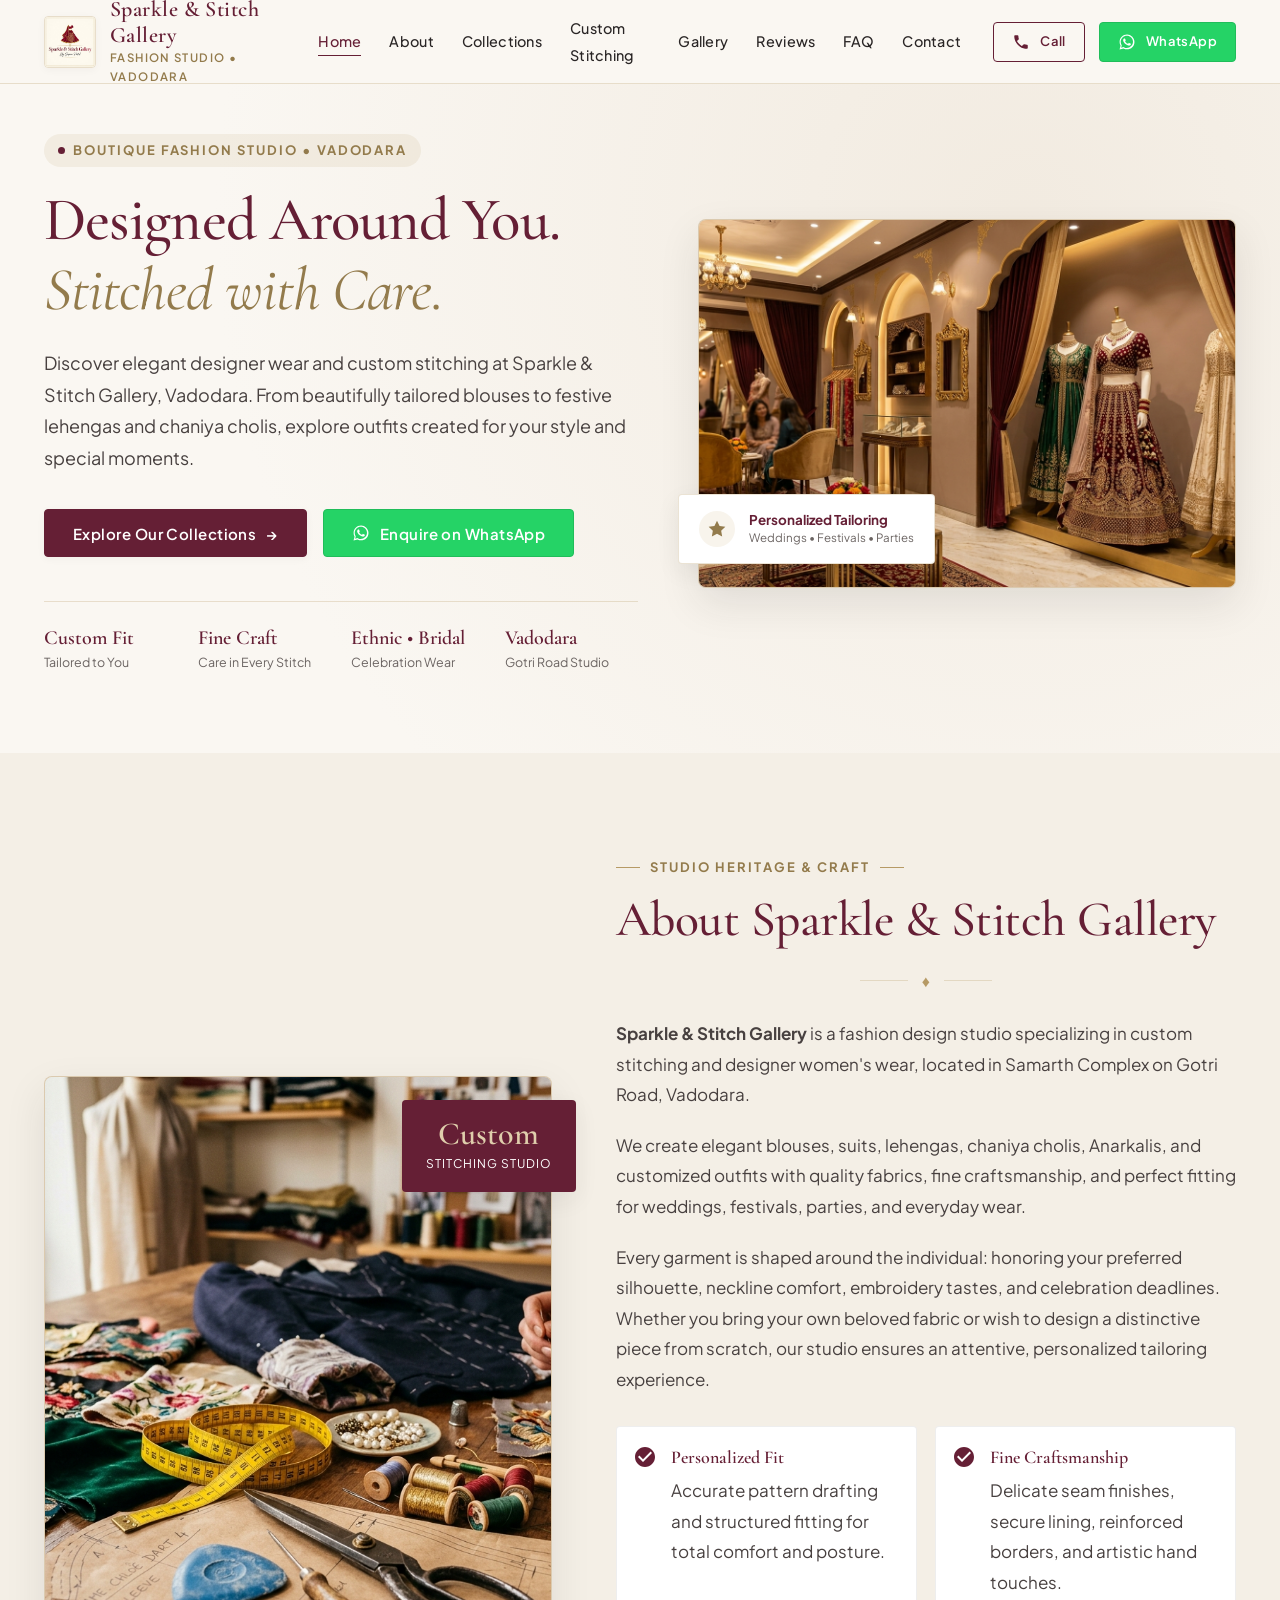
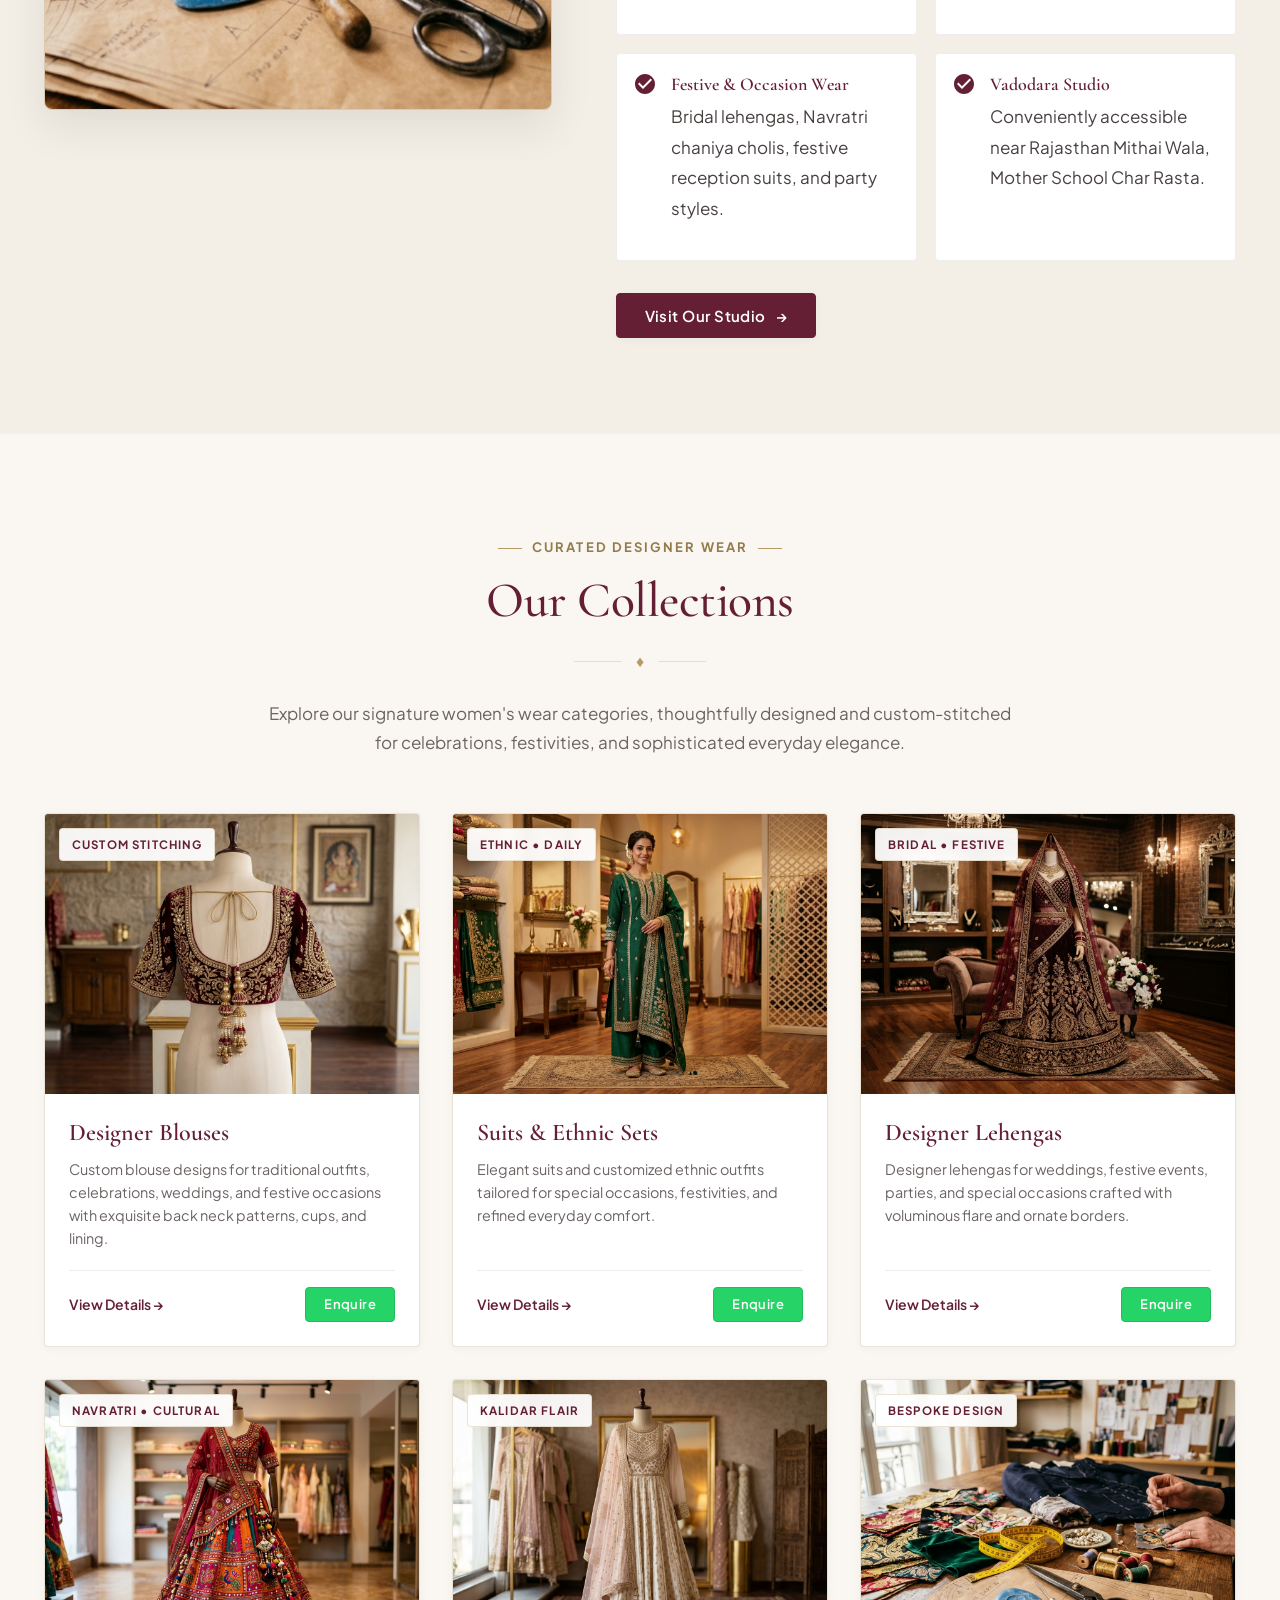
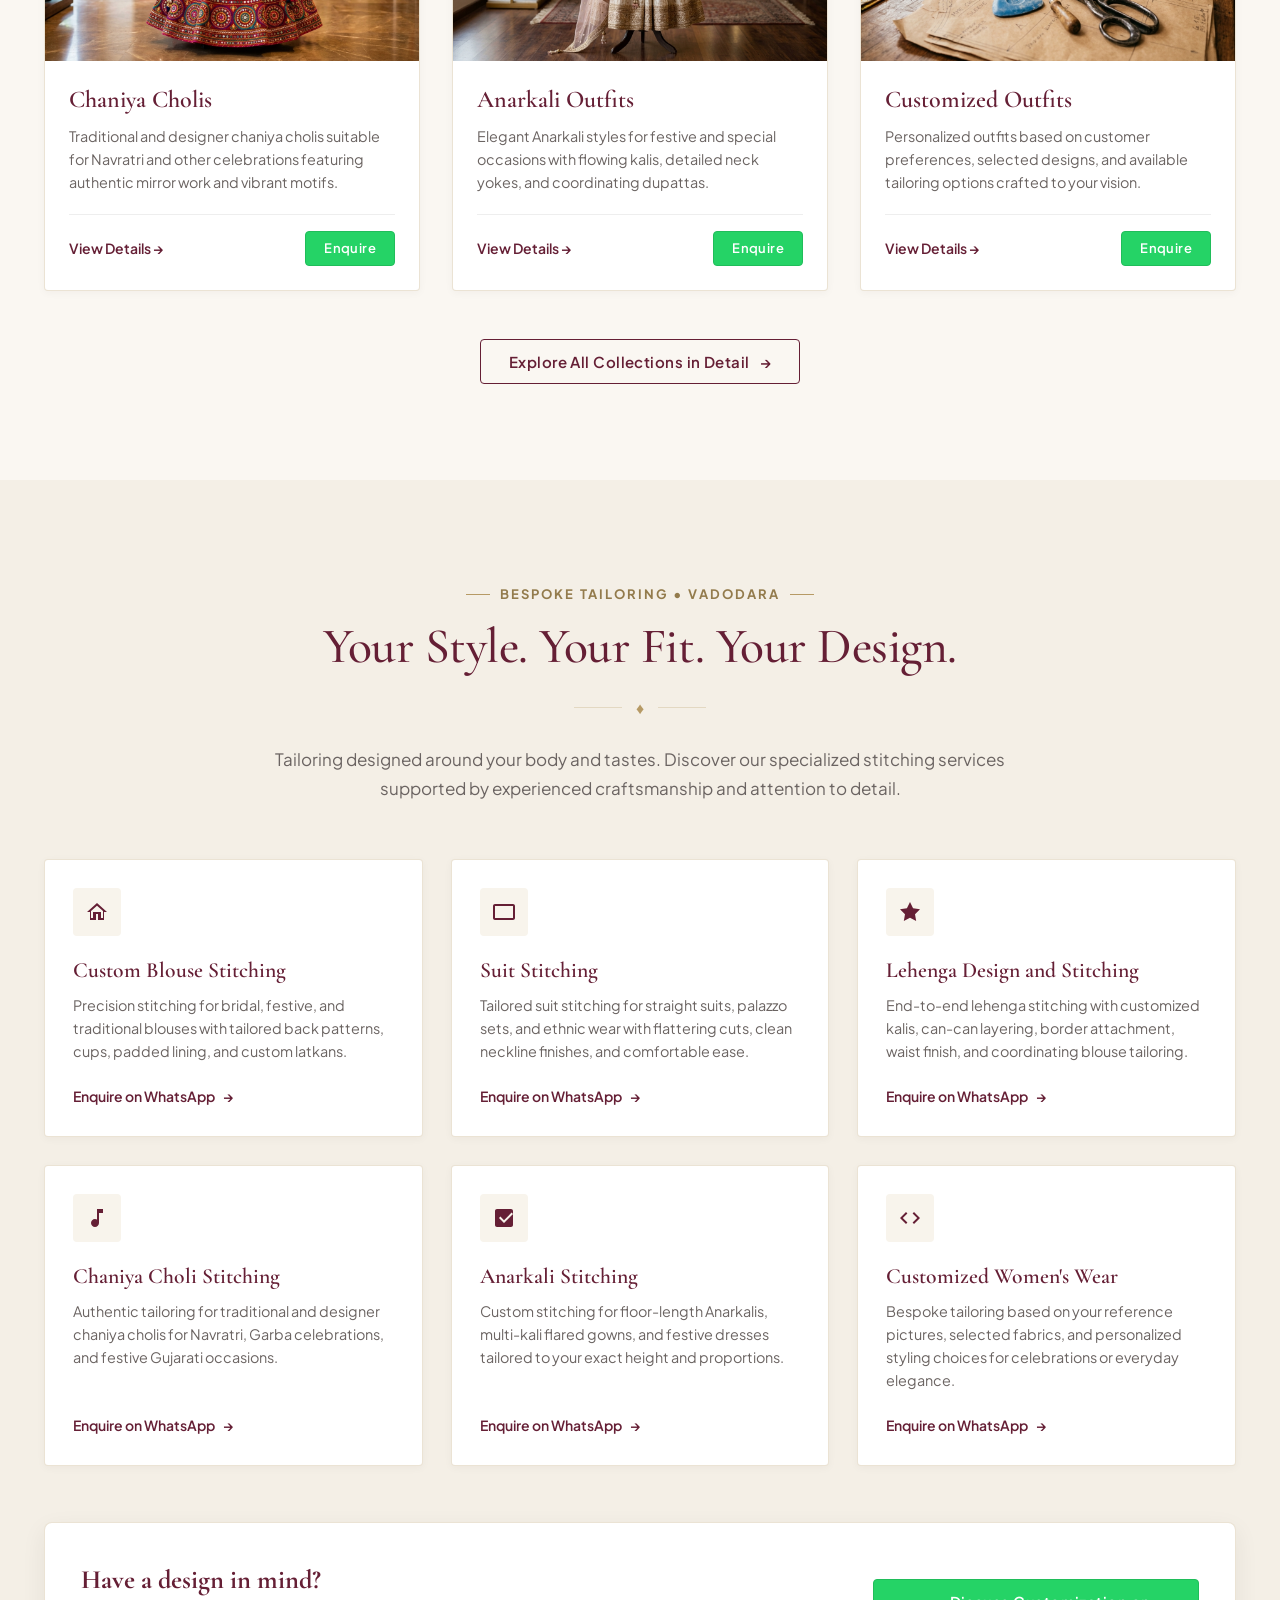
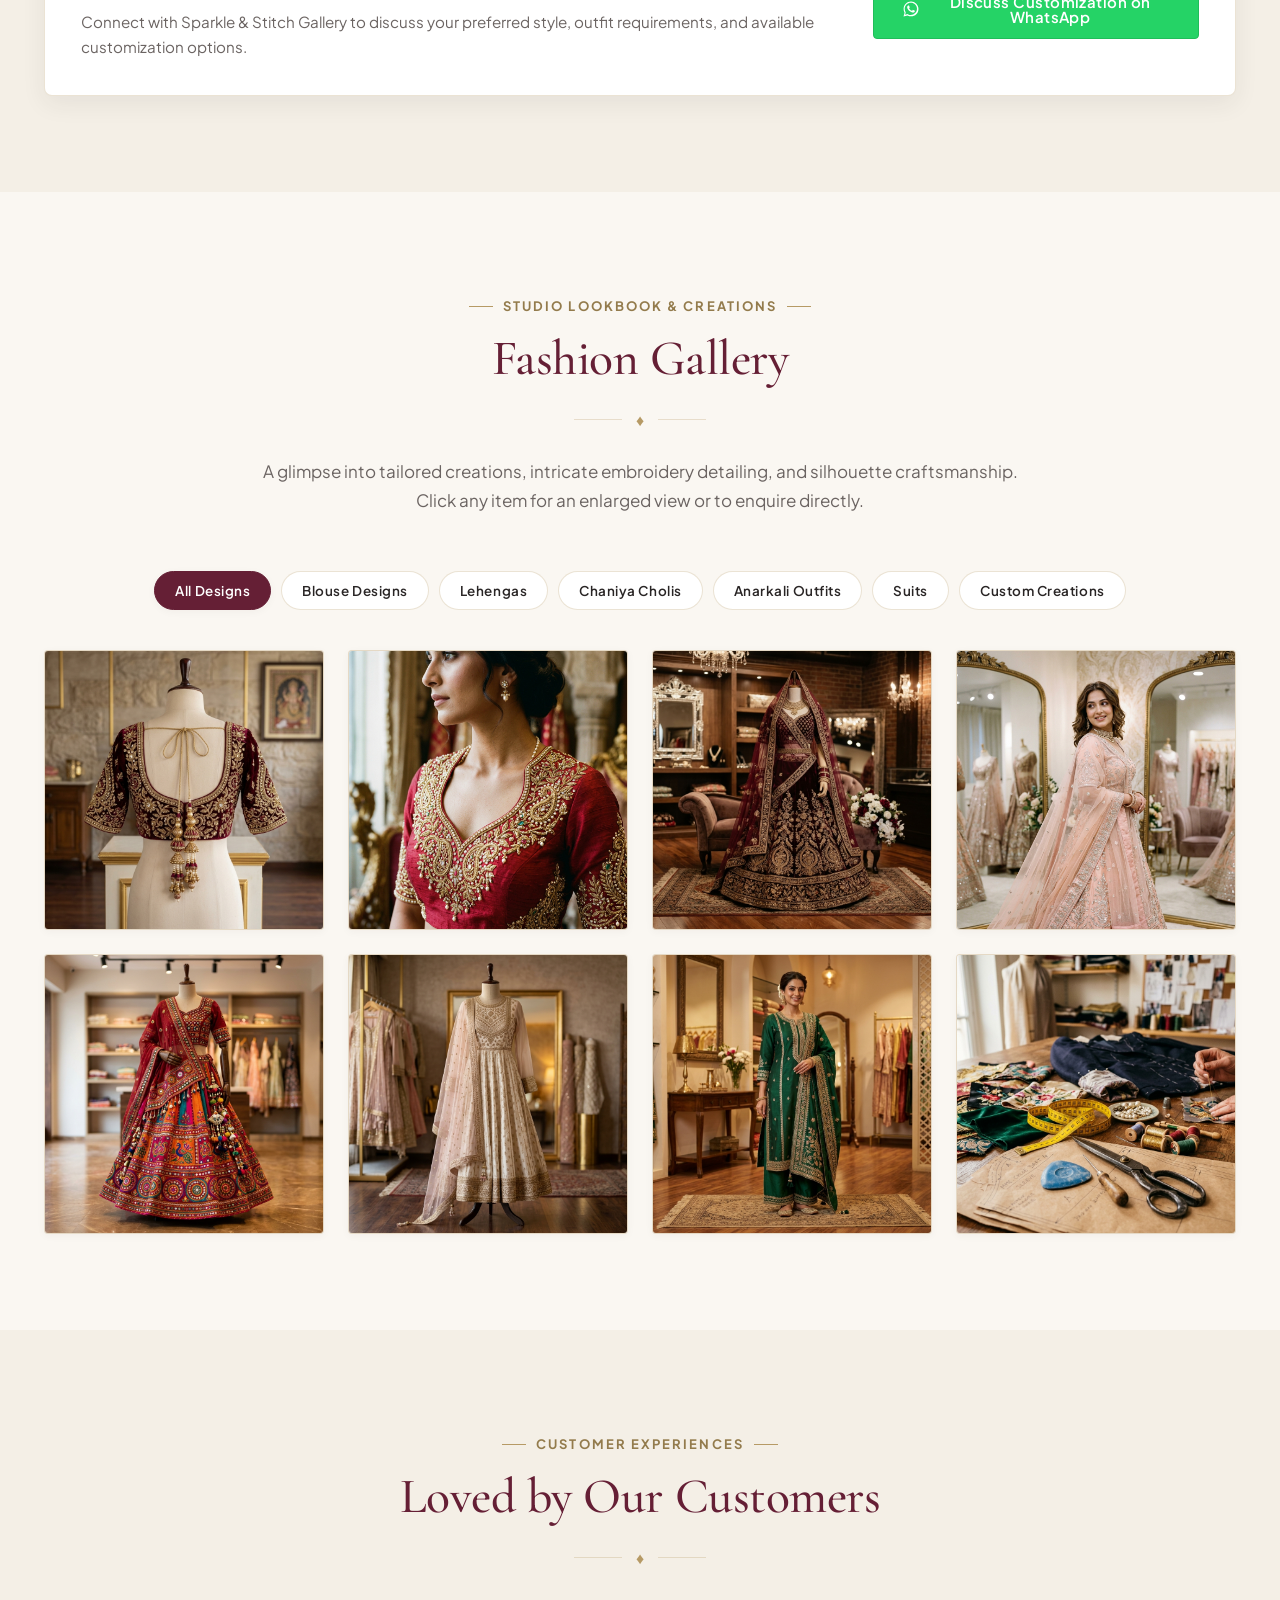
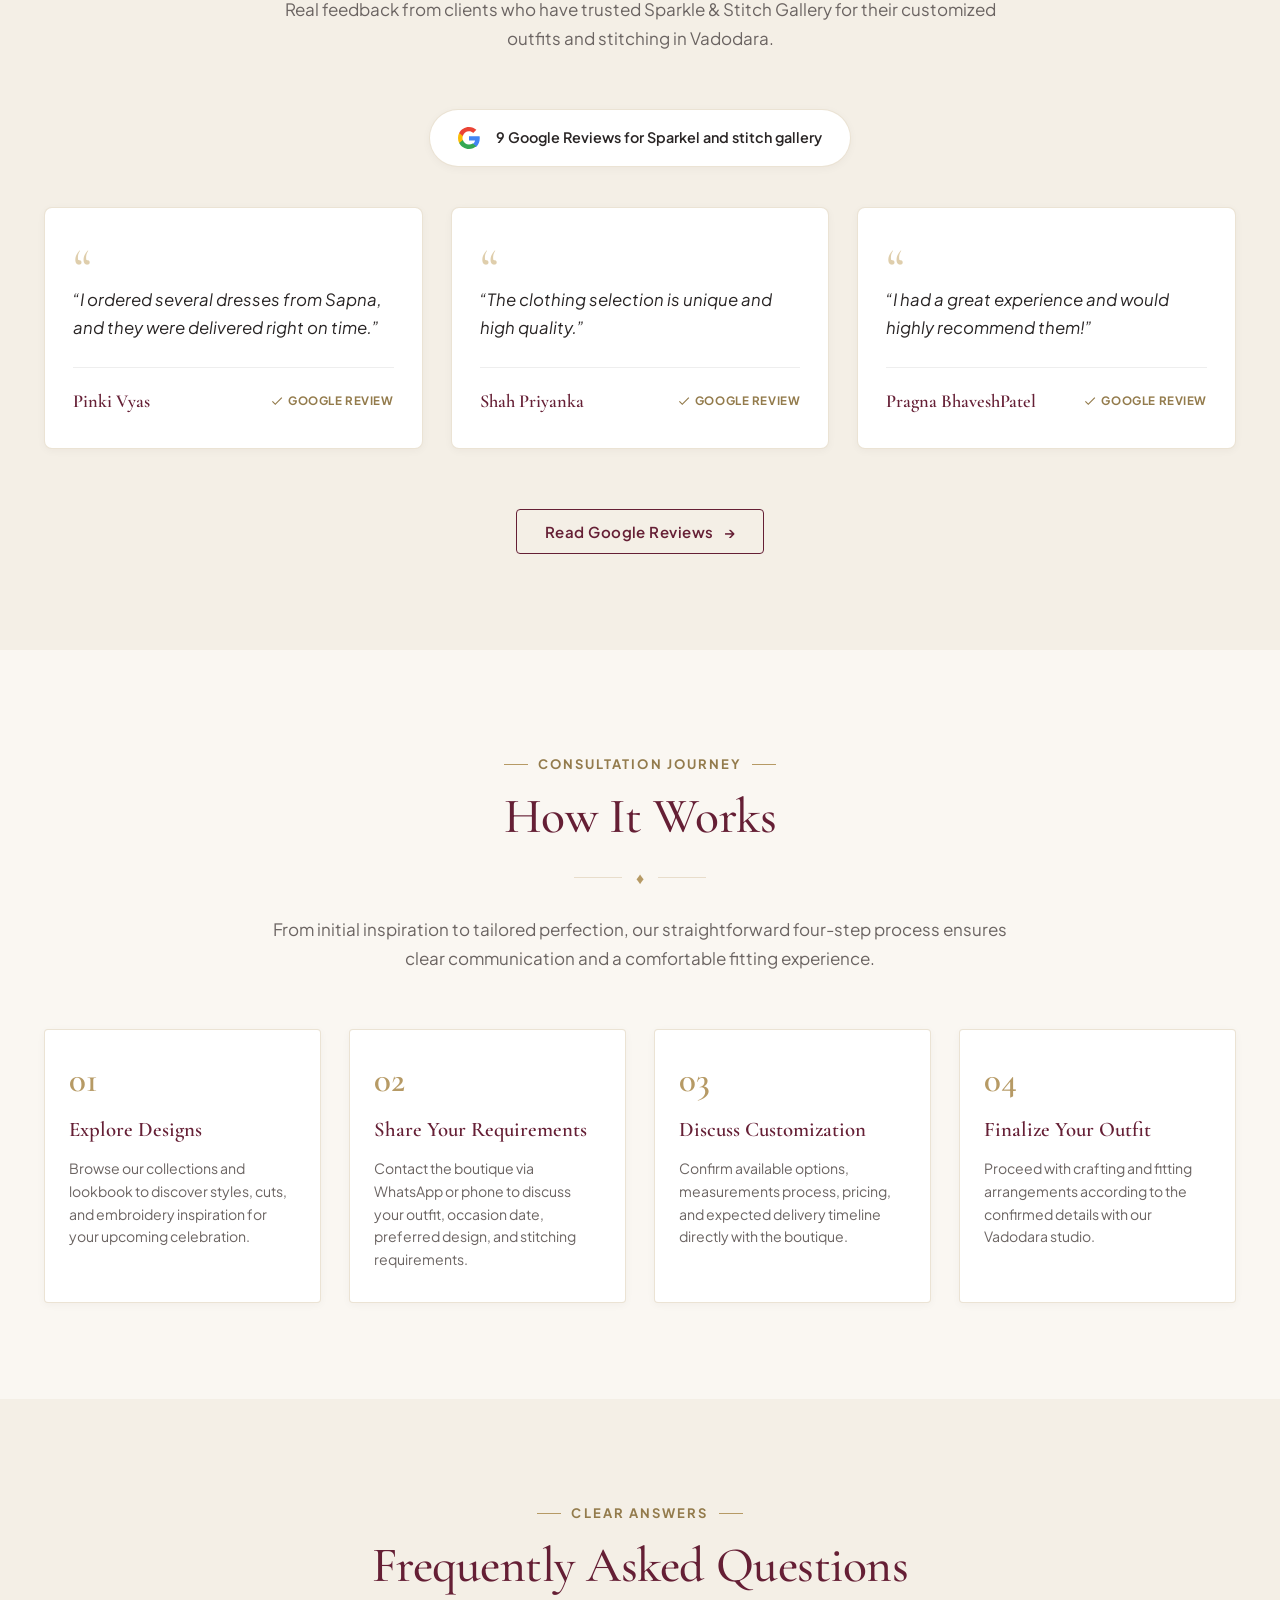
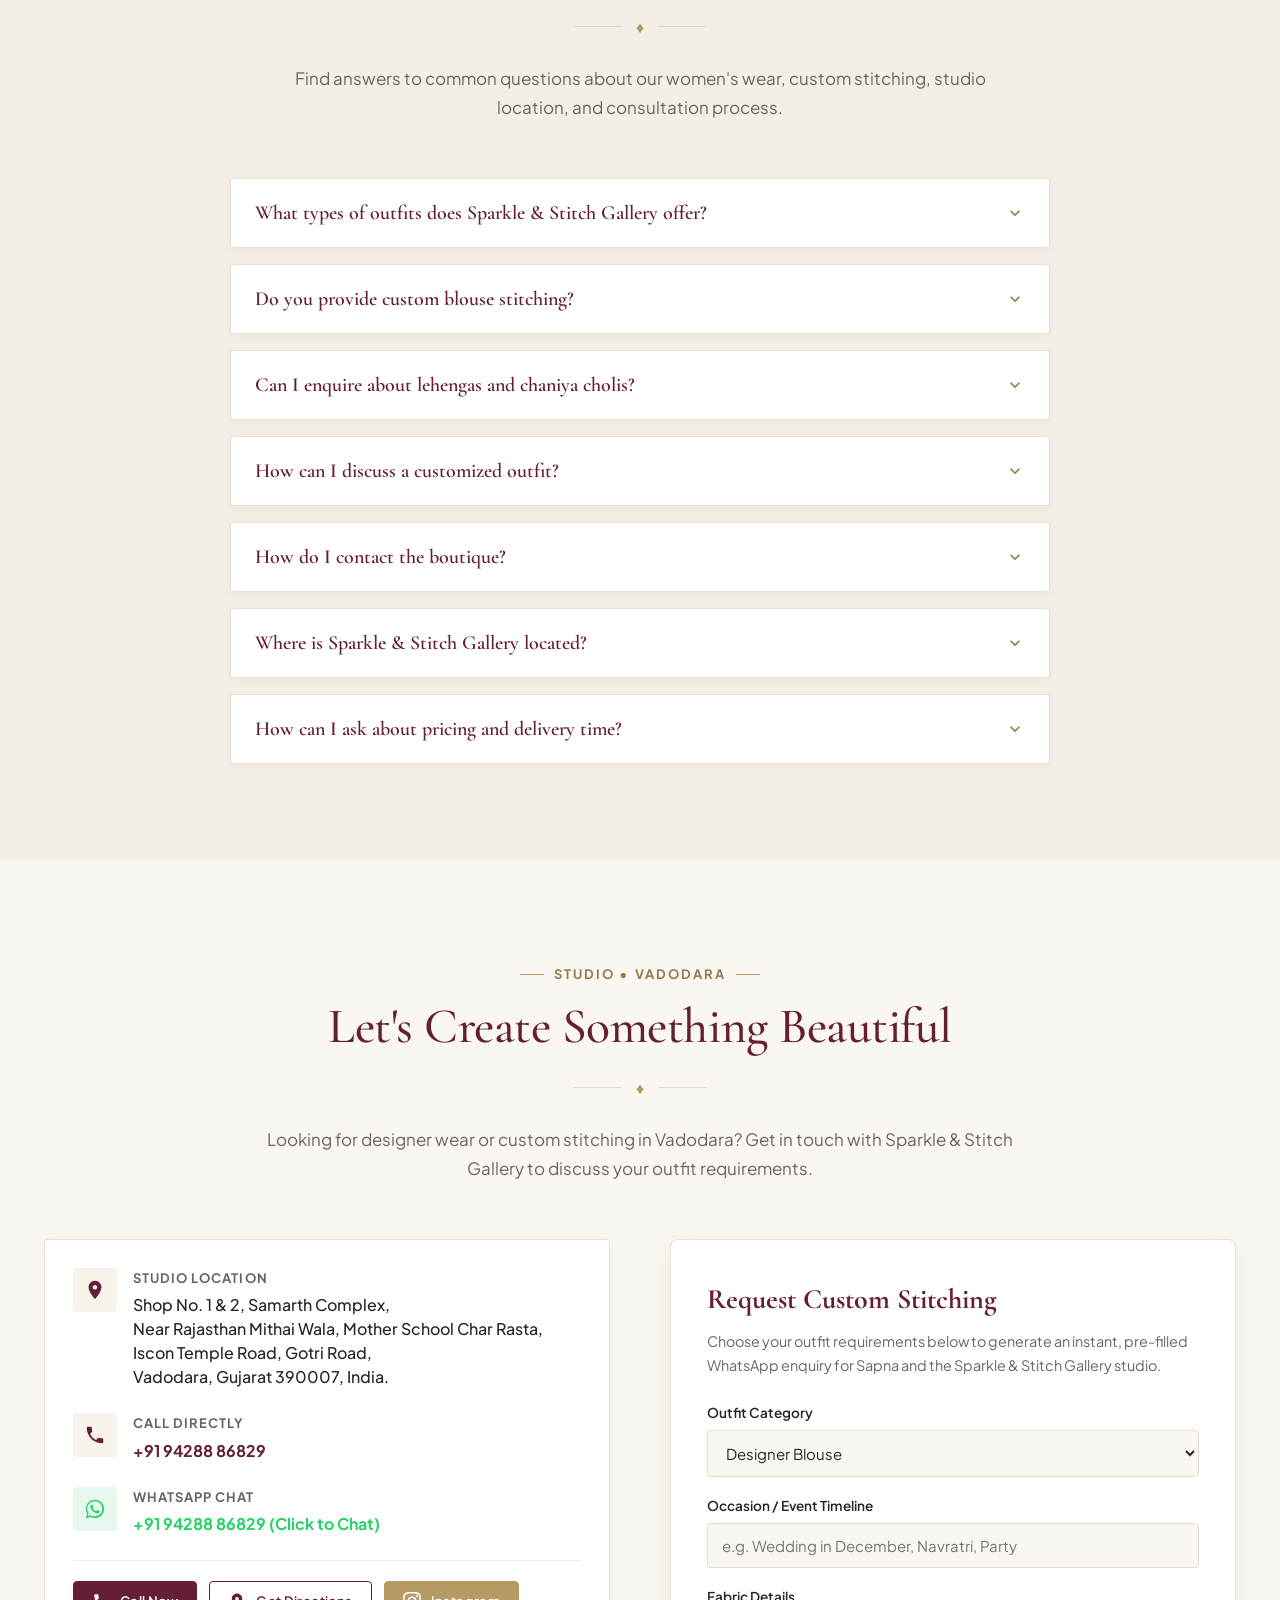
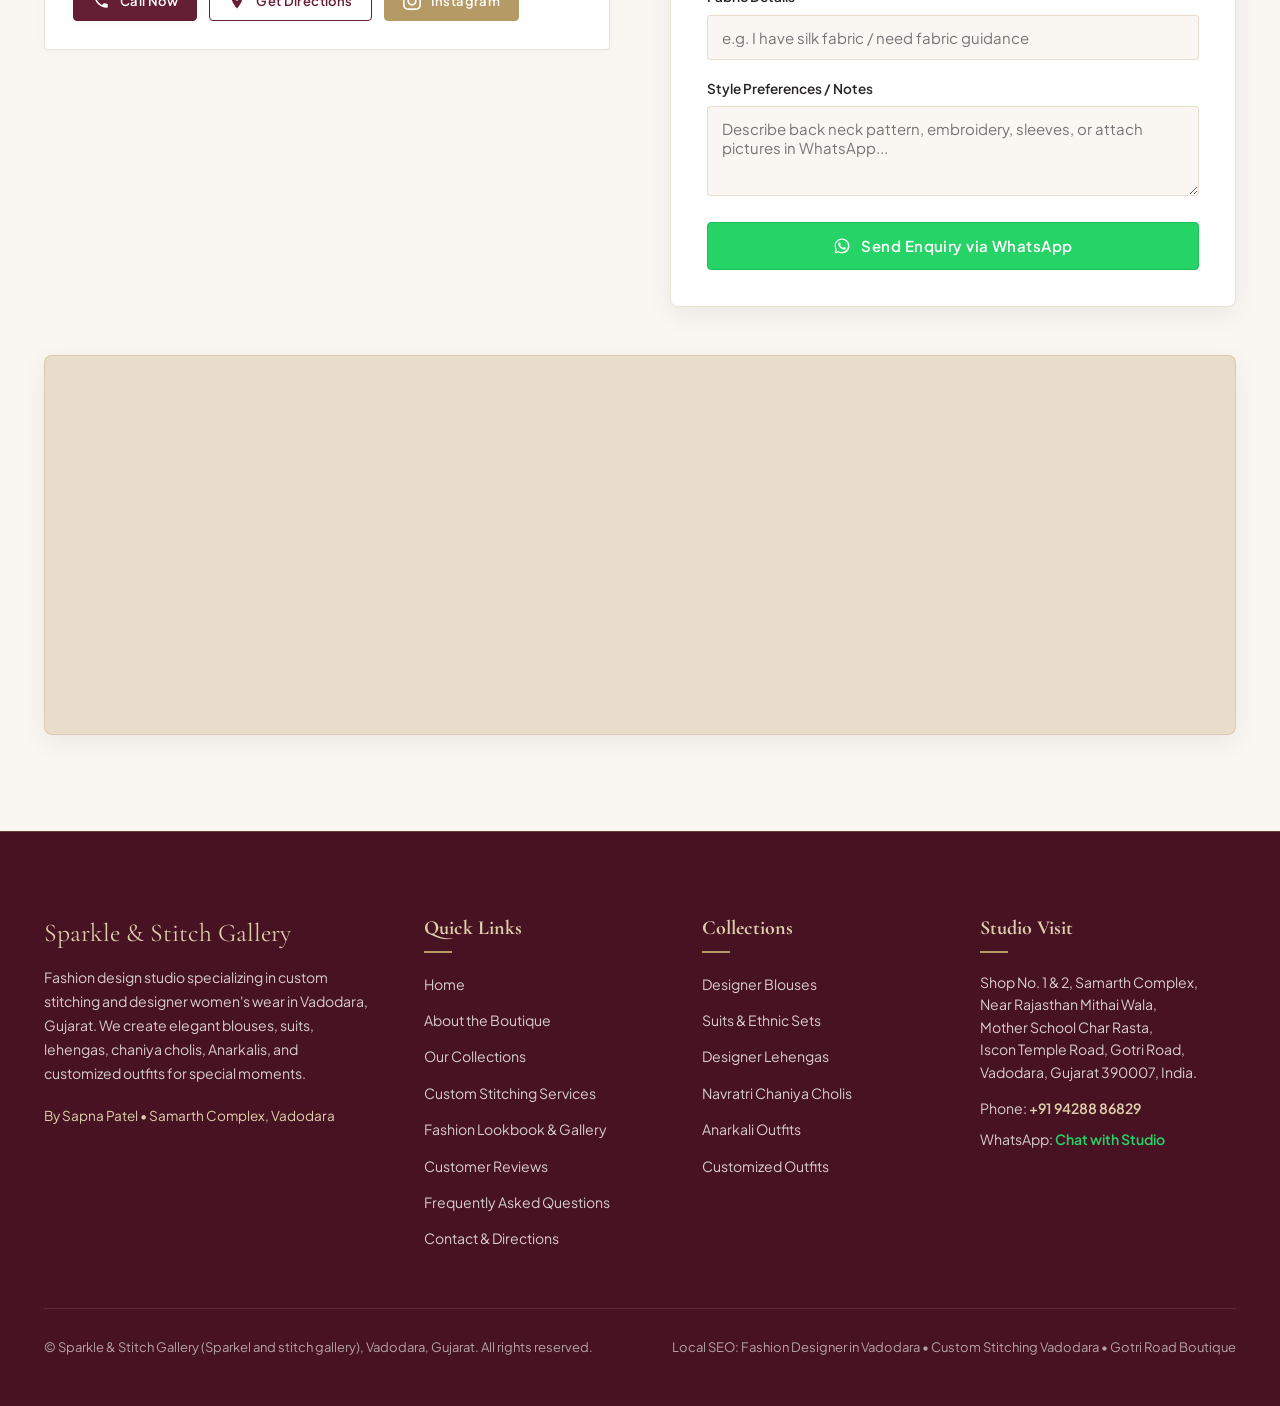
==== index.html @ fcd7afc2 "Add files via upload" ====
<!DOCTYPE html>
<html lang="en">
<head>
  <meta charset="UTF-8" />
  <meta name="viewport" content="width=device-width, initial-scale=1.0" />
  
  <!-- Primary SEO Meta Tags -->
  <title>Sparkle &amp; Stitch Gallery | Fashion Designer &amp; Custom Stitching in Vadodara</title>
  <meta name="title" content="Sparkle &amp; Stitch Gallery | Fashion Designer &amp; Custom Stitching in Vadodara" />
  <meta name="description" content="Sparkle &amp; Stitch Gallery is a premier fashion design studio in Vadodara, Gujarat specializing in custom blouse stitching, designer lehengas, chaniya cholis, suits, and bespoke women's ethnic wear." />
  <meta name="keywords" content="Fashion designer in Vadodara, Boutique in Vadodara, Custom stitching in Vadodara, Designer blouse stitching in Vadodara, Lehenga designer in Vadodara, Chaniya choli stitching Vadodara, Women's ethnic wear in Vadodara, Gotri Road boutique, Samarth Complex Vadodara" />
  <meta name="author" content="Sparkle &amp; Stitch Gallery" />
  <meta name="robots" content="index, follow" />
  <meta name="theme-color" content="#651F35" />

  <!-- Open Graph / Facebook -->
  <meta property="og:type" content="business.business" />
  <meta property="og:title" content="Sparkle &amp; Stitch Gallery — Fashion Designer &amp; Custom Stitching" />
  <meta property="og:description" content="Elegantly tailored blouses, suits, lehengas, chaniya cholis, and custom women's wear crafted with fine craftsmanship in Vadodara, Gujarat." />
  <meta property="og:image" content="assets/images/sparkle_and_stitch_logo.jpg" />
  <meta property="og:locale" content="en_IN" />

  <!-- Twitter Card -->
  <meta name="twitter:card" content="summary_large_image" />
  <meta name="twitter:title" content="Sparkle &amp; Stitch Gallery — Vadodara Fashion Studio" />
  <meta name="twitter:description" content="Designer women's wear and bespoke custom stitching studio located in Gotri Road, Vadodara." />
  <meta name="twitter:image" content="assets/images/sparkle_and_stitch_logo.jpg" />

  <!-- Favicon -->
  <link rel="icon" type="image/jpeg" href="assets/images/sparkle_and_stitch_logo.jpg" />

  <!-- Google Fonts: Cormorant Garamond & Plus Jakarta Sans -->
  <link rel="preconnect" href="https://fonts.googleapis.com" />
  <link rel="preconnect" href="https://fonts.gstatic.com" crossorigin />
  <link href="https://fonts.googleapis.com/css2?family=Cormorant+Garamond:ital,wght@0,400;0,500;0,600;0,700;1,400;1,600&family=Plus+Jakarta+Sans:wght@300;400;500;600;700&display=swap" rel="stylesheet" />

  <!-- Boutique Stylesheet -->
  <link rel="stylesheet" href="assets/css/style.css" />

  <!-- LocalBusiness Schema.org JSON-LD -->
  <script type="application/ld+json">
  {
    "@context": "https://schema.org",
    "@type": ["ClothingStore", "LocalBusiness"],
    "name": "Sparkle & Stitch Gallery",
    "alternateName": "Sparkel and stitch gallery",
    "description": "Sparkle & Stitch Gallery is a fashion design studio specializing in custom stitching and designer women's wear. We create elegant blouses, suits, lehengas, chaniya cholis, Anarkalis, and customized outfits with quality fabrics, fine craftsmanship, and perfect fitting for weddings, festivals, parties, and everyday wear.",
    "telephone": "+919428886829",
    "image": "assets/images/sparkle_and_stitch_logo.jpg",
    "address": {
      "@type": "PostalAddress",
      "streetAddress": "Shop No. 1 & 2, Samarth Complex, Near Rajasthan Mithai Wala, Mother School Char Rasta, Iscon Temple Road, Gotri Road",
      "addressLocality": "Vadodara",
      "addressRegion": "Gujarat",
      "postalCode": "390007",
      "addressCountry": "IN"
    },
    "sameAs": [
      "https://www.instagram.com/sparkle_and_stitch_gallery",
      "https://www.google.com/search?q=Sparkel+and+stitch+gallery"
    ],
    "hasOfferCatalog": {
      "@type": "OfferCatalog",
      "name": "Custom Tailoring & Designer Outfits",
      "itemListElement": [
        { "@type": "Offer", "itemOffered": { "@type": "Service", "name": "Custom Blouse Stitching" } },
        { "@type": "Offer", "itemOffered": { "@type": "Service", "name": "Suit Stitching" } },
        { "@type": "Offer", "itemOffered": { "@type": "Service", "name": "Lehenga Design and Stitching" } },
        { "@type": "Offer", "itemOffered": { "@type": "Service", "name": "Chaniya Choli Stitching" } },
        { "@type": "Offer", "itemOffered": { "@type": "Service", "name": "Anarkali Stitching" } },
        { "@type": "Offer", "itemOffered": { "@type": "Service", "name": "Customized Women's Wear" } }
      ]
    }
  }
  </script>
</head>
<body>

  <!-- Accessible Skip Link -->
  <a href="#main-content" class="skip-link">Skip to main content</a>

  <!-- ====================================================================
       SITE HEADER & NAVIGATION
       ==================================================================== -->
  <header class="site-header" role="banner">
    <div class="container nav-container">
      
      <!-- Brand Identity -->
      <a href="index.html" class="brand-link" aria-label="Sparkle &amp; Stitch Gallery Home">
        <img src="assets/images/sparkle_and_stitch_logo.jpg" alt="Sparkle &amp; Stitch Gallery Official Logo" class="brand-logo-img" width="52" height="52" />
        <div class="brand-text">
          <span class="brand-title">Sparkle &amp; Stitch Gallery</span>
          <span class="brand-subtitle">Fashion Studio &bull; Vadodara</span>
        </div>
      </a>

      <!-- Desktop Navigation Menu -->
      <nav class="desktop-nav" aria-label="Primary Navigation">
        <ul class="nav-list">
          <li><a href="#home" class="nav-item-link active">Home</a></li>
          <li><a href="#about" class="nav-item-link">About</a></li>
          <li><a href="#collections" class="nav-item-link">Collections</a></li>
          <li><a href="#services" class="nav-item-link">Custom Stitching</a></li>
          <li><a href="#gallery" class="nav-item-link">Gallery</a></li>
          <li><a href="#reviews" class="nav-item-link">Reviews</a></li>
          <li><a href="#faq" class="nav-item-link">FAQ</a></li>
          <li><a href="#contact" class="nav-item-link">Contact</a></li>
        </ul>

        <div class="nav-actions">
          <a href="tel:+919428886829" class="btn btn-secondary btn-sm" aria-label="Call Sparkle and Stitch Gallery">
            <svg class="btn-icon" viewBox="0 0 24 24" aria-hidden="true"><path d="M6.62 10.79c1.44 2.83 3.76 5.15 6.59 6.59l2.2-2.2c.28-.28.67-.36 1.02-.25 1.12.37 2.32.57 3.57.57.55 0 1 .45 1 1V20c0 .55-.45 1-1 1-9.39 0-17-7.61-17-17 0-.55.45-1 1-1h3.5c.55 0 1 .45 1 1 0 1.25.2 2.45.57 3.57.11.35.03.74-.25 1.02l-2.2 2.2z"/></svg>
            <span>Call</span>
          </a>
          <a href="https://wa.me/919428886829?text=Hello%20Sparkle%20%26%20Stitch%20Gallery%2C%20I%20would%20like%20to%20enquire%20about%20your%20designer%20wear%20and%20custom%20stitching%20services." target="_blank" rel="noopener noreferrer" class="btn btn-whatsapp btn-sm" aria-label="Enquire on WhatsApp">
            <svg class="btn-icon" viewBox="0 0 24 24" aria-hidden="true"><path d="M12.04 2c-5.46 0-9.91 4.45-9.91 9.91 0 1.75.46 3.45 1.32 4.95L2.05 22l5.25-1.38c1.45.79 3.08 1.21 4.74 1.21 5.46 0 9.91-4.45 9.91-9.91 0-2.65-1.03-5.14-2.9-7.01A9.816 9.816 0 0 0 12.04 2zm0 18.15c-1.52 0-3.01-.41-4.32-1.19l-.31-.18-3.21.84.86-3.13-.2-.32a8.196 8.196 0 0 1-1.26-4.36c0-4.51 3.67-8.18 8.19-8.18 2.19 0 4.24.85 5.79 2.4 1.54 1.55 2.4 3.6 2.4 5.79 0 4.51-3.68 8.17-8.25 8.17zm4.49-6.13c-.25-.13-1.47-.72-1.7-.81-.23-.08-.39-.13-.56.13-.17.25-.64.81-.79.97-.14.17-.29.19-.54.06-.25-.13-1.06-.39-2.02-1.25-.75-.67-1.26-1.5-1.4-1.75-.15-.25-.02-.39.11-.51.11-.11.25-.29.37-.43.13-.15.17-.25.25-.42.08-.17.04-.32-.02-.45-.06-.13-.56-1.35-.77-1.85-.2-.49-.41-.42-.56-.43h-.48c-.17 0-.44.06-.67.31-.23.25-.88.86-.88 2.1 0 1.24.9 2.44 1.03 2.61.13.17 1.78 2.72 4.31 3.81.6.26 1.07.41 1.44.53.61.19 1.16.17 1.6.1.49-.07 1.47-.6 1.68-1.18.21-.58.21-1.07.15-1.18-.06-.11-.23-.18-.48-.3z"/></svg>
            <span>WhatsApp</span>
          </a>
        </div>
      </nav>

      <!-- Mobile Hamburger Toggle -->
      <button id="mobile-toggle" class="mobile-toggle" aria-label="Toggle navigation menu" aria-expanded="false" aria-controls="mobile-drawer">
        <span class="mobile-toggle-line"></span>
        <span class="mobile-toggle-line"></span>
        <span class="mobile-toggle-line"></span>
      </button>

    </div>
  </header>

  <!-- Mobile Drawer Menu -->
  <div id="mobile-drawer" class="mobile-drawer" aria-hidden="true">
    <ul class="mobile-nav-list">
      <li><a href="#home" class="mobile-nav-link active">Home</a></li>
      <li><a href="#about" class="mobile-nav-link">About the Boutique</a></li>
      <li><a href="#collections" class="mobile-nav-link">Our Collections</a></li>
      <li><a href="#services" class="mobile-nav-link">Custom Stitching &amp; Services</a></li>
      <li><a href="#gallery" class="mobile-nav-link">Fashion Gallery</a></li>
      <li><a href="#reviews" class="mobile-nav-link">Customer Reviews</a></li>
      <li><a href="#how-it-works" class="mobile-nav-link">How It Works</a></li>
      <li><a href="#faq" class="mobile-nav-link">Frequently Asked Questions</a></li>
      <li><a href="#contact" class="mobile-nav-link">Contact &amp; Studio Location</a></li>
    </ul>

    <div class="mobile-drawer-footer">
      <a href="tel:+919428886829" class="btn btn-secondary">
        <svg class="btn-icon" viewBox="0 0 24 24" aria-hidden="true"><path d="M6.62 10.79c1.44 2.83 3.76 5.15 6.59 6.59l2.2-2.2c.28-.28.67-.36 1.02-.25 1.12.37 2.32.57 3.57.57.55 0 1 .45 1 1V20c0 .55-.45 1-1 1-9.39 0-17-7.61-17-17 0-.55.45-1 1-1h3.5c.55 0 1 .45 1 1 0 1.25.2 2.45.57 3.57.11.35.03.74-.25 1.02l-2.2 2.2z"/></svg>
        <span>Call: +91 94288 86829</span>
      </a>
      <a href="https://wa.me/919428886829?text=Hello%20Sparkle%20%26%20Stitch%20Gallery%2C%20I%20would%20like%20to%20enquire%20about%20your%20designer%20wear%20and%20custom%20stitching%20services." target="_blank" rel="noopener noreferrer" class="btn btn-whatsapp">
        <svg class="btn-icon" viewBox="0 0 24 24" aria-hidden="true"><path d="M12.04 2c-5.46 0-9.91 4.45-9.91 9.91 0 1.75.46 3.45 1.32 4.95L2.05 22l5.25-1.38c1.45.79 3.08 1.21 4.74 1.21 5.46 0 9.91-4.45 9.91-9.91 0-2.65-1.03-5.14-2.9-7.01A9.816 9.816 0 0 0 12.04 2zm0 18.15c-1.52 0-3.01-.41-4.32-1.19l-.31-.18-3.21.84.86-3.13-.2-.32a8.196 8.196 0 0 1-1.26-4.36c0-4.51 3.67-8.18 8.19-8.18 2.19 0 4.24.85 5.79 2.4 1.54 1.55 2.4 3.6 2.4 5.79 0 4.51-3.68 8.17-8.25 8.17zm4.49-6.13c-.25-.13-1.47-.72-1.7-.81-.23-.08-.39-.13-.56.13-.17.25-.64.81-.79.97-.14.17-.29.19-.54.06-.25-.13-1.06-.39-2.02-1.25-.75-.67-1.26-1.5-1.4-1.75-.15-.25-.02-.39.11-.51.11-.11.25-.29.37-.43.13-.15.17-.25.25-.42.08-.17.04-.32-.02-.45-.06-.13-.56-1.35-.77-1.85-.2-.49-.41-.42-.56-.43h-.48c-.17 0-.44.06-.67.31-.23.25-.88.86-.88 2.1 0 1.24.9 2.44 1.03 2.61.13.17 1.78 2.72 4.31 3.81.6.26 1.07.41 1.44.53.61.19 1.16.17 1.6.1.49-.07 1.47-.6 1.68-1.18.21-.58.21-1.07.15-1.18-.06-.11-.23-.18-.48-.3z"/></svg>
        <span>Chat on WhatsApp</span>
      </a>
    </div>
  </div>

  <!-- ====================================================================
       MAIN CONTENT
       ==================================================================== -->
  <main id="main-content">

    <!-- 1. HERO SECTION -->
    <section id="home" class="hero-section" aria-label="Introduction">
      <div class="container">
        <div class="hero-grid">
          
          <div class="hero-content">
            <div class="hero-eyebrow">
              <span class="hero-eyebrow-dot"></span>
              <span>Boutique Fashion Studio &bull; Vadodara</span>
            </div>

            <h1 class="hero-title">
              Designed Around You. <br />
              <span class="hero-title-italic">Stitched with Care.</span>
            </h1>

            <p class="hero-subtitle">
              Discover elegant designer wear and custom stitching at Sparkle &amp; Stitch Gallery, Vadodara. From beautifully tailored blouses to festive lehengas and chaniya cholis, explore outfits created for your style and special moments.
            </p>

            <div class="hero-actions">
              <a href="#collections" class="btn btn-primary">
                <span>Explore Our Collections</span>
                <span aria-hidden="true">&rarr;</span>
              </a>
              <a href="https://wa.me/919428886829?text=Hello%20Sparkle%20%26%20Stitch%20Gallery%2C%20I%20would%20like%20to%20enquire%20about%20your%20designer%20wear%20and%20custom%20stitching%20services." target="_blank" rel="noopener noreferrer" class="btn btn-whatsapp">
                <svg class="btn-icon" viewBox="0 0 24 24" aria-hidden="true"><path d="M12.04 2c-5.46 0-9.91 4.45-9.91 9.91 0 1.75.46 3.45 1.32 4.95L2.05 22l5.25-1.38c1.45.79 3.08 1.21 4.74 1.21 5.46 0 9.91-4.45 9.91-9.91 0-2.65-1.03-5.14-2.9-7.01A9.816 9.816 0 0 0 12.04 2zm0 18.15c-1.52 0-3.01-.41-4.32-1.19l-.31-.18-3.21.84.86-3.13-.2-.32a8.196 8.196 0 0 1-1.26-4.36c0-4.51 3.67-8.18 8.19-8.18 2.19 0 4.24.85 5.79 2.4 1.54 1.55 2.4 3.6 2.4 5.79 0 4.51-3.68 8.17-8.25 8.17zm4.49-6.13c-.25-.13-1.47-.72-1.7-.81-.23-.08-.39-.13-.56.13-.17.25-.64.81-.79.97-.14.17-.29.19-.54.06-.25-.13-1.06-.39-2.02-1.25-.75-.67-1.26-1.5-1.4-1.75-.15-.25-.02-.39.11-.51.11-.11.25-.29.37-.43.13-.15.17-.25.25-.42.08-.17.04-.32-.02-.45-.06-.13-.56-1.35-.77-1.85-.2-.49-.41-.42-.56-.43h-.48c-.17 0-.44.06-.67.31-.23.25-.88.86-.88 2.1 0 1.24.9 2.44 1.03 2.61.13.17 1.78 2.72 4.31 3.81.6.26 1.07.41 1.44.53.61.19 1.16.17 1.6.1.49-.07 1.47-.6 1.68-1.18.21-.58.21-1.07.15-1.18-.06-.11-.23-.18-.48-.3z"/></svg>
                <span>Enquire on WhatsApp</span>
              </a>
            </div>

            <!-- Boutique Pillars -->
            <div class="hero-highlights">
              <div class="highlight-item">
                <span class="highlight-label">Custom Fit</span>
                <span class="highlight-sub">Tailored to You</span>
              </div>
              <div class="highlight-item">
                <span class="highlight-label">Fine Craft</span>
                <span class="highlight-sub">Care in Every Stitch</span>
              </div>
              <div class="highlight-item">
                <span class="highlight-label">Ethnic &bull; Bridal</span>
                <span class="highlight-sub">Celebration Wear</span>
              </div>
              <div class="highlight-item">
                <span class="highlight-label">Vadodara</span>
                <span class="highlight-sub">Gotri Road Studio</span>
              </div>
            </div>

          </div>

          <div class="hero-media-wrapper">
            <div class="hero-image-frame">
              <img src="assets/images/hero-fashion-studio.jpg" alt="Sparkle and Stitch Gallery designer boutique showcase in Vadodara with elegant bridal lehengas" class="hero-image" width="700" height="480" fetchpriority="high" />
            </div>
            
            <div class="hero-floating-badge">
              <div class="floating-badge-icon">
                <svg width="20" height="20" viewBox="0 0 24 24" fill="currentColor"><path d="M12 2l3.09 6.26L22 9.27l-5 4.87 1.18 6.88L12 17.77l-6.18 3.25L7 14.14 2 9.27l6.91-1.01L12 2z"/></svg>
              </div>
              <div>
                <div class="floating-badge-title">Personalized Tailoring</div>
                <div class="floating-badge-desc">Weddings &bull; Festivals &bull; Parties</div>
              </div>
            </div>
          </div>

        </div>
      </div>
    </section>

    <!-- 2. ABOUT THE BOUTIQUE -->
    <section id="about" class="section section-alt" aria-labelledby="about-heading">
      <div class="container">
        <div class="about-grid">
          
          <div class="about-visual">
            <div class="about-card-portrait">
              <img src="assets/images/cat-customized.jpg" alt="Tailor craft and fabric selection at Sparkle &amp; Stitch Gallery" loading="lazy" width="500" height="625" />
            </div>
            <div class="about-badge-card">
              <div class="about-badge-num">Custom</div>
              <div class="about-badge-text">Stitching Studio</div>
            </div>
          </div>

          <div class="about-text">
            <div class="section-eyebrow">Studio Heritage &amp; Craft</div>
            <h2 id="about-heading" class="section-title">About Sparkle &amp; Stitch Gallery</h2>
            <div class="boutique-ornament" aria-hidden="true">&diams;</div>

            <p>
              <strong>Sparkle &amp; Stitch Gallery</strong> is a fashion design studio specializing in custom stitching and designer women's wear, located in Samarth Complex on Gotri Road, Vadodara.
            </p>
            <p>
              We create elegant blouses, suits, lehengas, chaniya cholis, Anarkalis, and customized outfits with quality fabrics, fine craftsmanship, and perfect fitting for weddings, festivals, parties, and everyday wear.
            </p>
            <p>
              Every garment is shaped around the individual: honoring your preferred silhouette, neckline comfort, embroidery tastes, and celebration deadlines. Whether you bring your own beloved fabric or wish to design a distinctive piece from scratch, our studio ensures an attentive, personalized tailoring experience.
            </p>

            <div class="about-features">
              <div class="about-feature-box">
                <svg class="about-feature-icon" viewBox="0 0 24 24" fill="currentColor"><path d="M12 2C6.48 2 2 6.48 2 12s4.48 10 10 10 10-4.48 10-10S17.52 2 12 2zm-2 15l-5-5 1.41-1.41L10 14.17l7.59-7.59L19 8l-9 9z"/></svg>
                <div>
                  <h3 class="about-feature-title">Personalized Fit</h3>
                  <p class="about-feature-desc">Accurate pattern drafting and structured fitting for total comfort and posture.</p>
                </div>
              </div>

              <div class="about-feature-box">
                <svg class="about-feature-icon" viewBox="0 0 24 24" fill="currentColor"><path d="M12 2C6.48 2 2 6.48 2 12s4.48 10 10 10 10-4.48 10-10S17.52 2 12 2zm-2 15l-5-5 1.41-1.41L10 14.17l7.59-7.59L19 8l-9 9z"/></svg>
                <div>
                  <h3 class="about-feature-title">Fine Craftsmanship</h3>
                  <p class="about-feature-desc">Delicate seam finishes, secure lining, reinforced borders, and artistic hand touches.</p>
                </div>
              </div>

              <div class="about-feature-box">
                <svg class="about-feature-icon" viewBox="0 0 24 24" fill="currentColor"><path d="M12 2C6.48 2 2 6.48 2 12s4.48 10 10 10 10-4.48 10-10S17.52 2 12 2zm-2 15l-5-5 1.41-1.41L10 14.17l7.59-7.59L19 8l-9 9z"/></svg>
                <div>
                  <h3 class="about-feature-title">Festive &amp; Occasion Wear</h3>
                  <p class="about-feature-desc">Bridal lehengas, Navratri chaniya cholis, festive reception suits, and party styles.</p>
                </div>
              </div>

              <div class="about-feature-box">
                <svg class="about-feature-icon" viewBox="0 0 24 24" fill="currentColor"><path d="M12 2C6.48 2 2 6.48 2 12s4.48 10 10 10 10-4.48 10-10S17.52 2 12 2zm-2 15l-5-5 1.41-1.41L10 14.17l7.59-7.59L19 8l-9 9z"/></svg>
                <div>
                  <h3 class="about-feature-title">Vadodara Studio</h3>
                  <p class="about-feature-desc">Conveniently accessible near Rajasthan Mithai Wala, Mother School Char Rasta.</p>
                </div>
              </div>
            </div>

            <a href="#contact" class="btn btn-primary">
              <span>Visit Our Studio</span>
              <span aria-hidden="true">&rarr;</span>
            </a>
          </div>

        </div>
      </div>
    </section>

    <!-- 3. OUR COLLECTIONS -->
    <section id="collections" class="section" aria-labelledby="collections-heading">
      <div class="container">
        
        <header class="section-header">
          <div class="section-eyebrow">Curated Designer Wear</div>
          <h2 id="collections-heading" class="section-title">Our Collections</h2>
          <div class="boutique-ornament" aria-hidden="true">&diams;</div>
          <p class="section-description">
            Explore our signature women's wear categories, thoughtfully designed and custom-stitched for celebrations, festivities, and sophisticated everyday elegance.
          </p>
        </header>

        <div class="collections-grid">
          
          <!-- Category A: Designer Blouses -->
          <article class="collection-card">
            <div class="collection-media">
              <img src="assets/images/cat-blouses.jpg" alt="Designer blouse with intricate golden zari embroidery and velvet finish" class="collection-img" loading="lazy" width="400" height="300" />
              <span class="collection-badge">Custom Stitching</span>
            </div>
            <div class="collection-body">
              <h3 class="collection-title">Designer Blouses</h3>
              <p class="collection-desc">Custom blouse designs for traditional outfits, celebrations, weddings, and festive occasions with exquisite back neck patterns, cups, and lining.</p>
              <div class="collection-footer">
                <a href="collections.html#blouses" class="service-link">View Details &rarr;</a>
                <a href="https://wa.me/919428886829?text=Hello%20Sparkle%20%26%20Stitch%20Gallery%2C%20I%20would%20like%20to%20enquire%20about%20your%20Designer%20Blouses%20collection." target="_blank" rel="noopener noreferrer" class="btn btn-whatsapp btn-sm">Enquire</a>
              </div>
            </div>
          </article>

          <!-- Category B: Suits -->
          <article class="collection-card">
            <div class="collection-media">
              <img src="assets/images/cat-suits.jpg" alt="Elegant tailored designer suit with embroidered kurti and palazzo" class="collection-img" loading="lazy" width="400" height="300" />
              <span class="collection-badge">Ethnic &bull; Daily</span>
            </div>
            <div class="collection-body">
              <h3 class="collection-title">Suits &amp; Ethnic Sets</h3>
              <p class="collection-desc">Elegant suits and customized ethnic outfits tailored for special occasions, festivities, and refined everyday comfort.</p>
              <div class="collection-footer">
                <a href="collections.html#suits" class="service-link">View Details &rarr;</a>
                <a href="https://wa.me/919428886829?text=Hello%20Sparkle%20%26%20Stitch%20Gallery%2C%20I%20would%20like%20to%20enquire%20about%20your%20Suits%20collection." target="_blank" rel="noopener noreferrer" class="btn btn-whatsapp btn-sm">Enquire</a>
              </div>
            </div>
          </article>

          <!-- Category C: Lehengas -->
          <article class="collection-card">
            <div class="collection-media">
              <img src="assets/images/cat-lehengas.jpg" alt="Royal deep wine burgundy bridal lehenga with royal zari work" class="collection-img" loading="lazy" width="400" height="300" />
              <span class="collection-badge">Bridal &bull; Festive</span>
            </div>
            <div class="collection-body">
              <h3 class="collection-title">Designer Lehengas</h3>
              <p class="collection-desc">Designer lehengas for weddings, festive events, parties, and special occasions crafted with voluminous flare and ornate borders.</p>
              <div class="collection-footer">
                <a href="collections.html#lehengas" class="service-link">View Details &rarr;</a>
                <a href="https://wa.me/919428886829?text=Hello%20Sparkle%20%26%20Stitch%20Gallery%2C%20I%20would%20like%20to%20enquire%20about%20your%20Designer%20Lehengas%20collection." target="_blank" rel="noopener noreferrer" class="btn btn-whatsapp btn-sm">Enquire</a>
              </div>
            </div>
          </article>

          <!-- Category D: Chaniya Cholis -->
          <article class="collection-card">
            <div class="collection-media">
              <img src="assets/images/cat-chaniya-choli.jpg" alt="Traditional Gujarati festive chaniya choli with mirror work for Navratri" class="collection-img" loading="lazy" width="400" height="300" />
              <span class="collection-badge">Navratri &bull; Cultural</span>
            </div>
            <div class="collection-body">
              <h3 class="collection-title">Chaniya Cholis</h3>
              <p class="collection-desc">Traditional and designer chaniya cholis suitable for Navratri and other celebrations featuring authentic mirror work and vibrant motifs.</p>
              <div class="collection-footer">
                <a href="collections.html#chaniya-cholis" class="service-link">View Details &rarr;</a>
                <a href="https://wa.me/919428886829?text=Hello%20Sparkle%20%26%20Stitch%20Gallery%2C%20I%20would%20like%20to%20enquire%20about%20your%20Chaniya%20Cholis%20collection." target="_blank" rel="noopener noreferrer" class="btn btn-whatsapp btn-sm">Enquire</a>
              </div>
            </div>
          </article>

          <!-- Category E: Anarkali Outfits -->
          <article class="collection-card">
            <div class="collection-media">
              <img src="assets/images/cat-anarkali.jpg" alt="Floor-length designer Anarkali outfit in ivory with fine embroidery" class="collection-img" loading="lazy" width="400" height="300" />
              <span class="collection-badge">Kalidar Flair</span>
            </div>
            <div class="collection-body">
              <h3 class="collection-title">Anarkali Outfits</h3>
              <p class="collection-desc">Elegant Anarkali styles for festive and special occasions with flowing kalis, detailed neck yokes, and coordinating dupattas.</p>
              <div class="collection-footer">
                <a href="collections.html#anarkalis" class="service-link">View Details &rarr;</a>
                <a href="https://wa.me/919428886829?text=Hello%20Sparkle%20%26%20Stitch%20Gallery%2C%20I%20would%20like%20to%20enquire%20about%20your%20Anarkali%20Outfits%20collection." target="_blank" rel="noopener noreferrer" class="btn btn-whatsapp btn-sm">Enquire</a>
              </div>
            </div>
          </article>

          <!-- Category F: Customized Outfits -->
          <article class="collection-card">
            <div class="collection-media">
              <img src="assets/images/cat-customized.jpg" alt="Custom tailored women's wear craft and fabric consultation" class="collection-img" loading="lazy" width="400" height="300" />
              <span class="collection-badge">Bespoke Design</span>
            </div>
            <div class="collection-body">
              <h3 class="collection-title">Customized Outfits</h3>
              <p class="collection-desc">Personalized outfits based on customer preferences, selected designs, and available tailoring options crafted to your vision.</p>
              <div class="collection-footer">
                <a href="collections.html#customized" class="service-link">View Details &rarr;</a>
                <a href="https://wa.me/919428886829?text=Hello%20Sparkle%20%26%20Stitch%20Gallery%2C%20I%20would%20like%20to%20enquire%20about%20Customized%20Outfits%20tailoring." target="_blank" rel="noopener noreferrer" class="btn btn-whatsapp btn-sm">Enquire</a>
              </div>
            </div>
          </article>

        </div>

        <div style="text-align: center; margin-top: 48px;">
          <a href="collections.html" class="btn btn-secondary">
            <span>Explore All Collections in Detail</span>
            <span aria-hidden="true">&rarr;</span>
          </a>
        </div>

      </div>
    </section>

    <!-- 4. CUSTOM STITCHING SERVICES -->
    <section id="services" class="section section-alt" aria-labelledby="services-heading">
      <div class="container">
        
        <header class="section-header">
          <div class="section-eyebrow">Bespoke Tailoring &bull; Vadodara</div>
          <h2 id="services-heading" class="section-title">Your Style. Your Fit. Your Design.</h2>
          <div class="boutique-ornament" aria-hidden="true">&diams;</div>
          <p class="section-description">
            Tailoring designed around your body and tastes. Discover our specialized stitching services supported by experienced craftsmanship and attention to detail.
          </p>
        </header>

        <div class="services-grid">
          
          <!-- Service 1 -->
          <div class="service-card">
            <div class="service-icon-box">
              <svg viewBox="0 0 24 24" fill="currentColor"><path d="M12 3L2 12h3v8h6v-6h2v6h6v-8h3L12 3zm0 2.84L18 11v7h-2v-6H8v6H6v-7l6-5.16z"/></svg>
            </div>
            <h3 class="service-title">Custom Blouse Stitching</h3>
            <p class="service-desc">Precision stitching for bridal, festive, and traditional blouses with tailored back patterns, cups, padded lining, and custom latkans.</p>
            <a href="https://wa.me/919428886829?text=Hello%20Sparkle%20%26%20Stitch%20Gallery%2C%20I%20would%20like%20to%20enquire%20about%20Custom%20Blouse%20Stitching%20services." target="_blank" rel="noopener noreferrer" class="service-link">
              <span>Enquire on WhatsApp</span> &rarr;
            </a>
          </div>

          <!-- Service 2 -->
          <div class="service-card">
            <div class="service-icon-box">
              <svg viewBox="0 0 24 24" fill="currentColor"><path d="M21 4H3c-1.1 0-2 .9-2 2v12c0 1.1.9 2 2 2h18c1.1 0 2-.9 2-2V6c0-1.1-.9-2-2-2zm0 14H3V6h18v12z"/></svg>
            </div>
            <h3 class="service-title">Suit Stitching</h3>
            <p class="service-desc">Tailored suit stitching for straight suits, palazzo sets, and ethnic wear with flattering cuts, clean neckline finishes, and comfortable ease.</p>
            <a href="https://wa.me/919428886829?text=Hello%20Sparkle%20%26%20Stitch%20Gallery%2C%20I%20would%20like%20to%20enquire%20about%20Suit%20Stitching%20services." target="_blank" rel="noopener noreferrer" class="service-link">
              <span>Enquire on WhatsApp</span> &rarr;
            </a>
          </div>

          <!-- Service 3 -->
          <div class="service-card">
            <div class="service-icon-box">
              <svg viewBox="0 0 24 24" fill="currentColor"><path d="M12 2l3.09 6.26L22 9.27l-5 4.87 1.18 6.88L12 17.77l-6.18 3.25L7 14.14 2 9.27l6.91-1.01L12 2z"/></svg>
            </div>
            <h3 class="service-title">Lehenga Design and Stitching</h3>
            <p class="service-desc">End-to-end lehenga stitching with customized kalis, can-can layering, border attachment, waist finish, and coordinating blouse tailoring.</p>
            <a href="https://wa.me/919428886829?text=Hello%20Sparkle%20%26%20Stitch%20Gallery%2C%20I%20would%20like%20to%20enquire%20about%20Lehenga%20Design%20and%20Stitching." target="_blank" rel="noopener noreferrer" class="service-link">
              <span>Enquire on WhatsApp</span> &rarr;
            </a>
          </div>

          <!-- Service 4 -->
          <div class="service-card">
            <div class="service-icon-box">
              <svg viewBox="0 0 24 24" fill="currentColor"><path d="M12 3v10.55c-.59-.34-1.27-.55-2-.55-2.21 0-4 1.79-4 4s1.79 4 4 4 4-1.79 4-4V7h4V3h-6z"/></svg>
            </div>
            <h3 class="service-title">Chaniya Choli Stitching</h3>
            <p class="service-desc">Authentic tailoring for traditional and designer chaniya cholis for Navratri, Garba celebrations, and festive Gujarati occasions.</p>
            <a href="https://wa.me/919428886829?text=Hello%20Sparkle%20%26%20Stitch%20Gallery%2C%20I%20would%20like%20to%20enquire%20about%20Chaniya%20Choli%20Stitching." target="_blank" rel="noopener noreferrer" class="service-link">
              <span>Enquire on WhatsApp</span> &rarr;
            </a>
          </div>

          <!-- Service 5 -->
          <div class="service-card">
            <div class="service-icon-box">
              <svg viewBox="0 0 24 24" fill="currentColor"><path d="M19 3H5c-1.1 0-2 .9-2 2v14c0 1.1.9 2 2 2h14c1.1 0 2-.9 2-2V5c0-1.1-.9-2-2-2zm-7 14l-5-5 1.41-1.41L12 14.17l7.59-7.59L21 8l-9 9z"/></svg>
            </div>
            <h3 class="service-title">Anarkali Stitching</h3>
            <p class="service-desc">Custom stitching for floor-length Anarkalis, multi-kali flared gowns, and festive dresses tailored to your exact height and proportions.</p>
            <a href="https://wa.me/919428886829?text=Hello%20Sparkle%20%26%20Stitch%20Gallery%2C%20I%20would%20like%20to%20enquire%20about%20Anarkali%20Stitching." target="_blank" rel="noopener noreferrer" class="service-link">
              <span>Enquire on WhatsApp</span> &rarr;
            </a>
          </div>

          <!-- Service 6 -->
          <div class="service-card">
            <div class="service-icon-box">
              <svg viewBox="0 0 24 24" fill="currentColor"><path d="M9.4 16.6L4.8 12l4.6-4.6L8 6l-6 6 6 6 1.4-1.4zm5.2 0l4.6-4.6-4.6-4.6L16 6l6 6-6 6-1.4-1.4z"/></svg>
            </div>
            <h3 class="service-title">Customized Women's Wear</h3>
            <p class="service-desc">Bespoke tailoring based on your reference pictures, selected fabrics, and personalized styling choices for celebrations or everyday elegance.</p>
            <a href="https://wa.me/919428886829?text=Hello%20Sparkle%20%26%20Stitch%20Gallery%2C%20I%20would%20like%20to%20enquire%20about%20Customized%20Women%27s%20Wear%20tailoring." target="_blank" rel="noopener noreferrer" class="service-link">
              <span>Enquire on WhatsApp</span> &rarr;
            </a>
          </div>

        </div>

        <!-- Consultation Callout -->
        <div class="service-callout">
          <div class="service-callout-text">
            <h3>Have a design in mind?</h3>
            <p>Connect with Sparkle &amp; Stitch Gallery to discuss your preferred style, outfit requirements, and available customization options.</p>
          </div>
          <a href="https://wa.me/919428886829?text=Hello%20Sparkle%20%26%20Stitch%20Gallery%2C%20I%20have%20a%20design%20in%20mind%20and%20would%20like%20to%20discuss%20custom%20stitching." target="_blank" rel="noopener noreferrer" class="btn btn-whatsapp">
            <svg class="btn-icon" viewBox="0 0 24 24" aria-hidden="true"><path d="M12.04 2c-5.46 0-9.91 4.45-9.91 9.91 0 1.75.46 3.45 1.32 4.95L2.05 22l5.25-1.38c1.45.79 3.08 1.21 4.74 1.21 5.46 0 9.91-4.45 9.91-9.91 0-2.65-1.03-5.14-2.9-7.01A9.816 9.816 0 0 0 12.04 2zm0 18.15c-1.52 0-3.01-.41-4.32-1.19l-.31-.18-3.21.84.86-3.13-.2-.32a8.196 8.196 0 0 1-1.26-4.36c0-4.51 3.67-8.18 8.19-8.18 2.19 0 4.24.85 5.79 2.4 1.54 1.55 2.4 3.6 2.4 5.79 0 4.51-3.68 8.17-8.25 8.17zm4.49-6.13c-.25-.13-1.47-.72-1.7-.81-.23-.08-.39-.13-.56.13-.17.25-.64.81-.79.97-.14.17-.29.19-.54.06-.25-.13-1.06-.39-2.02-1.25-.75-.67-1.26-1.5-1.4-1.75-.15-.25-.02-.39.11-.51.11-.11.25-.29.37-.43.13-.15.17-.25.25-.42.08-.17.04-.32-.02-.45-.06-.13-.56-1.35-.77-1.85-.2-.49-.41-.42-.56-.43h-.48c-.17 0-.44.06-.67.31-.23.25-.88.86-.88 2.1 0 1.24.9 2.44 1.03 2.61.13.17 1.78 2.72 4.31 3.81.6.26 1.07.41 1.44.53.61.19 1.16.17 1.6.1.49-.07 1.47-.6 1.68-1.18.21-.58.21-1.07.15-1.18-.06-.11-.23-.18-.48-.3z"/></svg>
            <span>Discuss Customization on WhatsApp</span>
          </a>
        </div>

      </div>
    </section>

    <!-- 5. FASHION GALLERY -->
    <section id="gallery" class="section" aria-labelledby="gallery-heading">
      <div class="container">
        
        <header class="section-header">
          <div class="section-eyebrow">Studio Lookbook &amp; Creations</div>
          <h2 id="gallery-heading" class="section-title">Fashion Gallery</h2>
          <div class="boutique-ornament" aria-hidden="true">&diams;</div>
          <p class="section-description">
            A glimpse into tailored creations, intricate embroidery detailing, and silhouette craftsmanship. Click any item for an enlarged view or to enquire directly.
          </p>
        </header>

        <!-- Category Filter Tabs -->
        <div class="gallery-filters" role="tablist" aria-label="Gallery category filters">
          <button class="gallery-filter-btn active" data-filter="all">All Designs</button>
          <button class="gallery-filter-btn" data-filter="blouses">Blouse Designs</button>
          <button class="gallery-filter-btn" data-filter="lehengas">Lehengas</button>
          <button class="gallery-filter-btn" data-filter="chaniya-cholis">Chaniya Cholis</button>
          <button class="gallery-filter-btn" data-filter="anarkalis">Anarkali Outfits</button>
          <button class="gallery-filter-btn" data-filter="suits">Suits</button>
          <button class="gallery-filter-btn" data-filter="custom-creations">Custom Creations</button>
        </div>

        <!-- Gallery Grid -->
        <div class="gallery-grid">
          
          <div class="gallery-item" tabindex="0" role="button" aria-label="View Velvet Bridal Blouse"
               data-category="blouses"
               data-category-name="Blouse Designs"
               data-title="Embroidered Velvet Bridal Blouse"
               data-img="assets/images/gallery/gallery-blouse-1.jpg"
               data-desc="Deep burgundy velvet blouse back featuring ornate zardozi vines, pearl drops, and handcrafted dori ties.">
            <img src="assets/images/gallery/gallery-blouse-1.jpg" alt="Designer velvet blouse back with intricate gold zari" class="gallery-thumb" loading="lazy" width="300" height="300" />
            <div class="gallery-overlay">
              <span class="gallery-item-category">Blouse Designs</span>
              <h3 class="gallery-item-title">Embroidered Velvet Bridal Blouse</h3>
              <div class="gallery-item-actions">
                <span class="btn btn-primary btn-sm">Enlarge &amp; Enquire &rarr;</span>
              </div>
            </div>
          </div>

          <div class="gallery-item" tabindex="0" role="button" aria-label="View Royal Silk Zari Blouse"
               data-category="blouses"
               data-category-name="Blouse Designs"
               data-title="Royal Silk Zari Neckline Blouse"
               data-img="assets/images/gallery/gallery-blouse-2.jpg"
               data-desc="Intricately detailed silk blouse showcasing heirloom paisley motifs, fine seed pearls, and gold threadwork.">
            <img src="assets/images/gallery/gallery-blouse-2.jpg" alt="Silk blouse with intricate paisley and pearl work" class="gallery-thumb" loading="lazy" width="300" height="300" />
            <div class="gallery-overlay">
              <span class="gallery-item-category">Blouse Designs</span>
              <h3 class="gallery-item-title">Royal Silk Zari Neckline Blouse</h3>
              <div class="gallery-item-actions">
                <span class="btn btn-primary btn-sm">Enlarge &amp; Enquire &rarr;</span>
              </div>
            </div>
          </div>

          <div class="gallery-item" tabindex="0" role="button" aria-label="View Burgundy Bridal Lehenga"
               data-category="lehengas"
               data-category-name="Lehenga Designs"
               data-title="Heritage Burgundy Bridal Lehenga"
               data-img="assets/images/gallery/gallery-lehenga-1.jpg"
               data-desc="Regal bridal lehenga set tailored with voluminous flare, intricate architectural kalis, and embroidered veil.">
            <img src="assets/images/gallery/gallery-lehenga-1.jpg" alt="Royal burgundy velvet wedding lehenga" class="gallery-thumb" loading="lazy" width="300" height="300" />
            <div class="gallery-overlay">
              <span class="gallery-item-category">Lehenga Designs</span>
              <h3 class="gallery-item-title">Heritage Burgundy Bridal Lehenga</h3>
              <div class="gallery-item-actions">
                <span class="btn btn-primary btn-sm">Enlarge &amp; Enquire &rarr;</span>
              </div>
            </div>
          </div>

          <div class="gallery-item" tabindex="0" role="button" aria-label="View Pastel Peach Resham Lehenga"
               data-category="lehengas"
               data-category-name="Lehenga Designs"
               data-title="Pastel Peach Resham Lehenga"
               data-img="assets/images/gallery/gallery-lehenga-2.jpg"
               data-desc="Modern romantic pastel lehenga featuring silver resham florals and soft layered tulle drape.">
            <img src="assets/images/gallery/gallery-lehenga-2.jpg" alt="Pastel peach designer lehenga with delicate resham embroidery" class="gallery-thumb" loading="lazy" width="300" height="300" />
            <div class="gallery-overlay">
              <span class="gallery-item-category">Lehenga Designs</span>
              <h3 class="gallery-item-title">Pastel Peach Resham Lehenga</h3>
              <div class="gallery-item-actions">
                <span class="btn btn-primary btn-sm">Enlarge &amp; Enquire &rarr;</span>
              </div>
            </div>
          </div>

          <div class="gallery-item" tabindex="0" role="button" aria-label="View Navratri Chaniya Choli"
               data-category="chaniya-cholis"
               data-category-name="Chaniya Choli Designs"
               data-title="Navratri Mirror Work Chaniya Choli"
               data-img="assets/images/gallery/gallery-chaniya-1.jpg"
               data-desc="Traditional Gujarati festive chaniya choli with peacock panels, genuine abhala mirror work, and vibrant Garba flare.">
            <img src="assets/images/gallery/gallery-chaniya-1.jpg" alt="Festive Gujarati chaniya choli with mirror work" class="gallery-thumb" loading="lazy" width="300" height="300" />
            <div class="gallery-overlay">
              <span class="gallery-item-category">Chaniya Choli Designs</span>
              <h3 class="gallery-item-title">Navratri Mirror Work Chaniya Choli</h3>
              <div class="gallery-item-actions">
                <span class="btn btn-primary btn-sm">Enlarge &amp; Enquire &rarr;</span>
              </div>
            </div>
          </div>

          <div class="gallery-item" tabindex="0" role="button" aria-label="View Kalidar Anarkali"
               data-category="anarkalis"
               data-category-name="Anarkali Outfits"
               data-title="Ivory &amp; Antique Gold Kalidar Anarkali"
               data-img="assets/images/gallery/gallery-anarkali-1.jpg"
               data-desc="Regal ivory floor-length Anarkali with intricate neck yoke, micro-pleated skirt, and scalloped dupatta.">
            <img src="assets/images/gallery/gallery-anarkali-1.jpg" alt="Floor-length ivory Anarkali gown" class="gallery-thumb" loading="lazy" width="300" height="300" />
            <div class="gallery-overlay">
              <span class="gallery-item-category">Anarkali Outfits</span>
              <h3 class="gallery-item-title">Ivory &amp; Antique Gold Kalidar Anarkali</h3>
              <div class="gallery-item-actions">
                <span class="btn btn-primary btn-sm">Enlarge &amp; Enquire &rarr;</span>
              </div>
            </div>
          </div>

          <div class="gallery-item" tabindex="0" role="button" aria-label="View Silk Embroidered Kurti & Palazzo"
               data-category="suits"
               data-category-name="Suits"
               data-title="Emerald Silk Embroidered Kurti &amp; Palazzo"
               data-img="assets/images/gallery/gallery-suit-1.jpg"
               data-desc="Classic straight-cut silk suit with delicate floral bootis, wide-leg palazzo, and matching embroidered dupatta.">
            <img src="assets/images/gallery/gallery-suit-1.jpg" alt="Emerald green raw silk suit set" class="gallery-thumb" loading="lazy" width="300" height="300" />
            <div class="gallery-overlay">
              <span class="gallery-item-category">Suits</span>
              <h3 class="gallery-item-title">Emerald Silk Embroidered Kurti &amp; Palazzo</h3>
              <div class="gallery-item-actions">
                <span class="btn btn-primary btn-sm">Enlarge &amp; Enquire &rarr;</span>
              </div>
            </div>
          </div>

          <div class="gallery-item" tabindex="0" role="button" aria-label="View Atelier Tailoring Craft"
               data-category="custom-creations"
               data-category-name="Custom Creations"
               data-title="Atelier Custom Pattern &amp; Tailoring Craft"
               data-img="assets/images/gallery/gallery-custom-1.jpg"
               data-desc="The bespoke tailoring journey—custom measurements, pattern cutting, and fine garment construction in our Vadodara studio.">
            <img src="assets/images/gallery/gallery-custom-1.jpg" alt="Custom tailoring craft with patterns and measuring tape" class="gallery-thumb" loading="lazy" width="300" height="300" />
            <div class="gallery-overlay">
              <span class="gallery-item-category">Custom Creations</span>
              <h3 class="gallery-item-title">Atelier Custom Pattern &amp; Tailoring Craft</h3>
              <div class="gallery-item-actions">
                <span class="btn btn-primary btn-sm">Enlarge &amp; Enquire &rarr;</span>
              </div>
            </div>
          </div>

        </div>

      </div>
    </section>

    <!-- Accessible Lightbox Modal -->
    <div id="lightbox-modal" class="lightbox-modal" role="dialog" aria-modal="true" aria-hidden="true" aria-label="Gallery Image Detail">
      <div class="lightbox-content">
        <button class="lightbox-close-btn" aria-label="Close lightbox">&times;</button>
        <button class="lightbox-nav-btn lightbox-prev-btn" aria-label="Previous image">&lsaquo;</button>
        <button class="lightbox-nav-btn lightbox-next-btn" aria-label="Next image">&rsaquo;</button>
        
        <div class="lightbox-media">
          <img src="" alt="" />
        </div>
        
        <div class="lightbox-details">
          <div>
            <span class="gallery-item-category lightbox-category"></span>
            <h3 class="collection-title lightbox-title" style="margin-top: 8px;"></h3>
            <p class="collection-desc lightbox-desc" style="margin-top: 12px;"></p>
          </div>
          <div style="margin-top: 24px;">
            <a href="#" target="_blank" rel="noopener noreferrer" class="btn btn-whatsapp lightbox-wa-btn" style="width: 100%;">
              <svg class="btn-icon" viewBox="0 0 24 24" aria-hidden="true"><path d="M12.04 2c-5.46 0-9.91 4.45-9.91 9.91 0 1.75.46 3.45 1.32 4.95L2.05 22l5.25-1.38c1.45.79 3.08 1.21 4.74 1.21 5.46 0 9.91-4.45 9.91-9.91 0-2.65-1.03-5.14-2.9-7.01A9.816 9.816 0 0 0 12.04 2zm0 18.15c-1.52 0-3.01-.41-4.32-1.19l-.31-.18-3.21.84.86-3.13-.2-.32a8.196 8.196 0 0 1-1.26-4.36c0-4.51 3.67-8.18 8.19-8.18 2.19 0 4.24.85 5.79 2.4 1.54 1.55 2.4 3.6 2.4 5.79 0 4.51-3.68 8.17-8.25 8.17zm4.49-6.13c-.25-.13-1.47-.72-1.7-.81-.23-.08-.39-.13-.56.13-.17.25-.64.81-.79.97-.14.17-.29.19-.54.06-.25-.13-1.06-.39-2.02-1.25-.75-.67-1.26-1.5-1.4-1.75-.15-.25-.02-.39.11-.51.11-.11.25-.29.37-.43.13-.15.17-.25.25-.42.08-.17.04-.32-.02-.45-.06-.13-.56-1.35-.77-1.85-.2-.49-.41-.42-.56-.43h-.48c-.17 0-.44.06-.67.31-.23.25-.88.86-.88 2.1 0 1.24.9 2.44 1.03 2.61.13.17 1.78 2.72 4.31 3.81.6.26 1.07.41 1.44.53.61.19 1.16.17 1.6.1.49-.07 1.47-.6 1.68-1.18.21-.58.21-1.07.15-1.18-.06-.11-.23-.18-.48-.3z"/></svg>
              <span>Enquire About This Look</span>
            </a>
          </div>
        </div>
      </div>
    </div>

    <!-- 6. CUSTOMER REVIEWS -->
    <section id="reviews" class="section section-alt" aria-labelledby="reviews-heading">
      <div class="container">
        
        <header class="section-header">
          <div class="section-eyebrow">Customer Experiences</div>
          <h2 id="reviews-heading" class="section-title">Loved by Our Customers</h2>
          <div class="boutique-ornament" aria-hidden="true">&diams;</div>
          <p class="section-description">
            Real feedback from clients who have trusted Sparkle &amp; Stitch Gallery for their customized outfits and stitching in Vadodara.
          </p>
        </header>

        <div class="reviews-container">
          
          <!-- Google Reviews Indicator -->
          <div class="reviews-badge-bar">
            <svg class="google-g-icon" viewBox="0 0 24 24">
              <path fill="#4285F4" d="M23.745 12.27c0-.7-.06-1.4-.19-2.07H12v4.51h6.6c-.29 1.52-1.14 2.82-2.4 3.68v3.05h3.88c2.27-2.09 3.66-5.17 3.66-9.17z"/>
              <path fill="#34A853" d="M12 24c3.24 0 5.95-1.08 7.93-2.91l-3.88-3.05c-1.08.72-2.45 1.16-4.05 1.16-3.12 0-5.77-2.1-6.72-4.93H1.25v3.15C3.26 21.36 7.33 24 12 24z"/>
              <path fill="#FBBC05" d="M5.28 14.27c-.25-.72-.38-1.49-.38-2.27s.14-1.55.38-2.27V6.58H1.25C.45 8.18 0 9.98 0 12s.45 3.82 1.25 5.42l4.03-3.15z"/>
              <path fill="#EA4335" d="M12 4.75c1.77 0 3.35.61 4.6 1.8l3.42-3.42C17.95 1.19 15.24 0 12 0 7.33 0 3.26 2.64 1.25 6.58l4.03 3.15c.95-2.83 3.6-4.98 6.72-4.98z"/>
            </svg>
            <span class="reviews-badge-text">9 Google Reviews for Sparkel and stitch gallery</span>
          </div>

          <!-- Reviews Grid -->
          <div class="reviews-grid">
            
            <!-- Review 1 -->
            <article class="review-card">
              <div class="review-quote-mark">&ldquo;</div>
              <p class="review-text">
                “I ordered several dresses from Sapna, and they were delivered right on time.”
              </p>
              <div class="review-author-wrap">
                <span class="review-author-name">Pinki Vyas</span>
                <span class="review-verified-pill">
                  <svg width="14" height="14" viewBox="0 0 24 24" fill="currentColor"><path d="M9 16.2L4.8 12l-1.4 1.4L9 19 21 7l-1.4-1.4L9 16.2z"/></svg>
                  Google Review
                </span>
              </div>
            </article>

            <!-- Review 2 -->
            <article class="review-card">
              <div class="review-quote-mark">&ldquo;</div>
              <p class="review-text">
                “The clothing selection is unique and high quality.”
              </p>
              <div class="review-author-wrap">
                <span class="review-author-name">Shah Priyanka</span>
                <span class="review-verified-pill">
                  <svg width="14" height="14" viewBox="0 0 24 24" fill="currentColor"><path d="M9 16.2L4.8 12l-1.4 1.4L9 19 21 7l-1.4-1.4L9 16.2z"/></svg>
                  Google Review
                </span>
              </div>
            </article>

            <!-- Review 3 -->
            <article class="review-card">
              <div class="review-quote-mark">&ldquo;</div>
              <p class="review-text">
                “I had a great experience and would highly recommend them!”
              </p>
              <div class="review-author-wrap">
                <span class="review-author-name">Pragna BhaveshPatel</span>
                <span class="review-verified-pill">
                  <svg width="14" height="14" viewBox="0 0 24 24" fill="currentColor"><path d="M9 16.2L4.8 12l-1.4 1.4L9 19 21 7l-1.4-1.4L9 16.2z"/></svg>
                  Google Review
                </span>
              </div>
            </article>

          </div>

          <div class="reviews-cta-wrap">
            <a href="https://www.google.com/search?q=Sparkel+and+stitch+gallery" target="_blank" rel="noopener noreferrer" class="btn btn-secondary">
              <span>Read Google Reviews</span>
              <span aria-hidden="true">&rarr;</span>
            </a>
          </div>

        </div>

      </div>
    </section>

    <!-- 7. HOW IT WORKS -->
    <section id="how-it-works" class="section" aria-labelledby="how-heading">
      <div class="container">
        
        <header class="section-header">
          <div class="section-eyebrow">Consultation Journey</div>
          <h2 id="how-heading" class="section-title">How It Works</h2>
          <div class="boutique-ornament" aria-hidden="true">&diams;</div>
          <p class="section-description">
            From initial inspiration to tailored perfection, our straightforward four-step process ensures clear communication and a comfortable fitting experience.
          </p>
        </header>

        <div class="process-grid">
          
          <div class="process-card">
            <div class="process-num">01</div>
            <h3 class="process-title">Explore Designs</h3>
            <p class="process-desc">Browse our collections and lookbook to discover styles, cuts, and embroidery inspiration for your upcoming celebration.</p>
          </div>

          <div class="process-card">
            <div class="process-num">02</div>
            <h3 class="process-title">Share Your Requirements</h3>
            <p class="process-desc">Contact the boutique via WhatsApp or phone to discuss your outfit, occasion date, preferred design, and stitching requirements.</p>
          </div>

          <div class="process-card">
            <div class="process-num">03</div>
            <h3 class="process-title">Discuss Customization</h3>
            <p class="process-desc">Confirm available options, measurements process, pricing, and expected delivery timeline directly with the boutique.</p>
          </div>

          <div class="process-card">
            <div class="process-num">04</div>
            <h3 class="process-title">Finalize Your Outfit</h3>
            <p class="process-desc">Proceed with crafting and fitting arrangements according to the confirmed details with our Vadodara studio.</p>
          </div>

        </div>

      </div>
    </section>

    <!-- 8. FREQUENTLY ASKED QUESTIONS -->
    <section id="faq" class="section section-alt" aria-labelledby="faq-heading">
      <div class="container">
        
        <header class="section-header">
          <div class="section-eyebrow">Clear Answers</div>
          <h2 id="faq-heading" class="section-title">Frequently Asked Questions</h2>
          <div class="boutique-ornament" aria-hidden="true">&diams;</div>
          <p class="section-description">
            Find answers to common questions about our women's wear, custom stitching, studio location, and consultation process.
          </p>
        </header>

        <div class="faq-list">
          
          <!-- Q1 -->
          <div class="faq-item">
            <button class="faq-button" aria-expanded="false" aria-controls="faq-ans-1">
              <span>What types of outfits does Sparkle &amp; Stitch Gallery offer?</span>
              <svg class="faq-chevron" viewBox="0 0 24 24" fill="currentColor"><path d="M7.41 8.59L12 13.17l4.59-4.58L18 10l-6 6-6-6 1.41-1.41z"/></svg>
            </button>
            <div id="faq-ans-1" class="faq-content">
              <p>Sparkle &amp; Stitch Gallery is a fashion design studio specializing in custom stitching and designer women's wear. We create elegant blouses, suits, lehengas, chaniya cholis, Anarkalis, and customized outfits with quality fabrics, fine craftsmanship, and perfect fitting for weddings, festivals, parties, and everyday wear.</p>
            </div>
          </div>

          <!-- Q2 -->
          <div class="faq-item">
            <button class="faq-button" aria-expanded="false" aria-controls="faq-ans-2">
              <span>Do you provide custom blouse stitching?</span>
              <svg class="faq-chevron" viewBox="0 0 24 24" fill="currentColor"><path d="M7.41 8.59L12 13.17l4.59-4.58L18 10l-6 6-6-6 1.41-1.41z"/></svg>
            </button>
            <div id="faq-ans-2" class="faq-content">
              <p>Yes, we specialize in custom blouse stitching tailored to your measurements and desired patterns. Whether you need an intricately embroidered wedding blouse, a festive padded blouse, or an elegant daily wear blouse, we tailor each piece with care.</p>
            </div>
          </div>

          <!-- Q3 -->
          <div class="faq-item">
            <button class="faq-button" aria-expanded="false" aria-controls="faq-ans-3">
              <span>Can I enquire about lehengas and chaniya cholis?</span>
              <svg class="faq-chevron" viewBox="0 0 24 24" fill="currentColor"><path d="M7.41 8.59L12 13.17l4.59-4.58L18 10l-6 6-6-6 1.41-1.41z"/></svg>
            </button>
            <div id="faq-ans-3" class="faq-content">
              <p>Yes! We create designer lehengas for weddings, festive events, parties, and special occasions, as well as traditional chaniya cholis suitable for Navratri and Gujarati cultural celebrations.</p>
            </div>
          </div>

          <!-- Q4 -->
          <div class="faq-item">
            <button class="faq-button" aria-expanded="false" aria-controls="faq-ans-4">
              <span>How can I discuss a customized outfit?</span>
              <svg class="faq-chevron" viewBox="0 0 24 24" fill="currentColor"><path d="M7.41 8.59L12 13.17l4.59-4.58L18 10l-6 6-6-6 1.41-1.41z"/></svg>
            </button>
            <div id="faq-ans-4" class="faq-content">
              <p>You can discuss your outfit ideas by contacting our boutique directly via WhatsApp at +91 94288 86829 or visiting our studio at Samarth Complex, Gotri Road, Vadodara. You can share your design preferences, fabric choices, and event dates with us.</p>
            </div>
          </div>

          <!-- Q5 -->
          <div class="faq-item">
            <button class="faq-button" aria-expanded="false" aria-controls="faq-ans-5">
              <span>How do I contact the boutique?</span>
              <svg class="faq-chevron" viewBox="0 0 24 24" fill="currentColor"><path d="M7.41 8.59L12 13.17l4.59-4.58L18 10l-6 6-6-6 1.41-1.41z"/></svg>
            </button>
            <div id="faq-ans-5" class="faq-content">
              <p>You can call us directly on <strong>+91 94288 86829</strong>, send a message through WhatsApp, or visit our studio in Vadodara during business hours.</p>
            </div>
          </div>

          <!-- Q6 -->
          <div class="faq-item">
            <button class="faq-button" aria-expanded="false" aria-controls="faq-ans-6">
              <span>Where is Sparkle &amp; Stitch Gallery located?</span>
              <svg class="faq-chevron" viewBox="0 0 24 24" fill="currentColor"><path d="M7.41 8.59L12 13.17l4.59-4.58L18 10l-6 6-6-6 1.41-1.41z"/></svg>
            </button>
            <div id="faq-ans-6" class="faq-content">
              <p>Our studio is located at: <strong>Shop No. 1 &amp; 2, Samarth Complex, Near Rajasthan Mithai Wala, Mother School Char Rasta, Iscon Temple Road, Gotri Road, Vadodara, Gujarat 390007, India.</strong></p>
            </div>
          </div>

          <!-- Q7 -->
          <div class="faq-item">
            <button class="faq-button" aria-expanded="false" aria-controls="faq-ans-7">
              <span>How can I ask about pricing and delivery time?</span>
              <svg class="faq-chevron" viewBox="0 0 24 24" fill="currentColor"><path d="M7.41 8.59L12 13.17l4.59-4.58L18 10l-6 6-6-6 1.41-1.41z"/></svg>
            </button>
            <div id="faq-ans-7" class="faq-content">
              <p>Pricing and delivery timelines depend on the specific garment, handwork, fabric, and complexity of customization. Please contact the boutique directly via WhatsApp or phone to confirm availability, pricing, customization options, and delivery timelines.</p>
            </div>
          </div>

        </div>

      </div>
    </section>

    <!-- 9. CONTACT & LOCATION -->
    <section id="contact" class="section" aria-labelledby="contact-heading">
      <div class="container">
        
        <header class="section-header">
          <div class="section-eyebrow">Studio &bull; Vadodara</div>
          <h2 id="contact-heading" class="section-title">Let's Create Something Beautiful</h2>
          <div class="boutique-ornament" aria-hidden="true">&diams;</div>
          <p class="section-description">
            Looking for designer wear or custom stitching in Vadodara? Get in touch with Sparkle &amp; Stitch Gallery to discuss your outfit requirements.
          </p>
        </header>

        <div class="contact-grid">
          
          <!-- Contact Info Panel -->
          <div class="contact-info-panel">
            
            <div class="contact-card-box">
              
              <!-- Address -->
              <div class="contact-detail-row">
                <div class="contact-icon-bubble">
                  <svg width="22" height="22" viewBox="0 0 24 24" fill="currentColor"><path d="M12 2C8.13 2 5 5.13 5 9c0 5.25 7 13 7 13s7-7.75 7-13c0-3.87-3.13-7-7-7zm0 9.5c-1.38 0-2.5-1.12-2.5-2.5s1.12-2.5 2.5-2.5 2.5 1.12 2.5 2.5-1.12 2.5-2.5 2.5z"/></svg>
                </div>
                <div>
                  <div class="contact-detail-title">Studio Location</div>
                  <div class="contact-detail-value">
                    Shop No. 1 &amp; 2, Samarth Complex,<br />
                    Near Rajasthan Mithai Wala, Mother School Char Rasta,<br />
                    Iscon Temple Road, Gotri Road,<br />
                    Vadodara, Gujarat 390007, India.
                  </div>
                </div>
              </div>

              <!-- Phone -->
              <div class="contact-detail-row">
                <div class="contact-icon-bubble">
                  <svg width="22" height="22" viewBox="0 0 24 24" fill="currentColor"><path d="M6.62 10.79c1.44 2.83 3.76 5.15 6.59 6.59l2.2-2.2c.28-.28.67-.36 1.02-.25 1.12.37 2.32.57 3.57.57.55 0 1 .45 1 1V20c0 .55-.45 1-1 1-9.39 0-17-7.61-17-17 0-.55.45-1 1-1h3.5c.55 0 1 .45 1 1 0 1.25.2 2.45.57 3.57.11.35.03.74-.25 1.02l-2.2 2.2z"/></svg>
                </div>
                <div>
                  <div class="contact-detail-title">Call Directly</div>
                  <div class="contact-detail-value">
                    <a href="tel:+919428886829" style="color: var(--color-burgundy); font-weight: 700;">+91 94288 86829</a>
                  </div>
                </div>
              </div>

              <!-- WhatsApp -->
              <div class="contact-detail-row">
                <div class="contact-icon-bubble" style="background-color: #E8F8EE; color: #25D366;">
                  <svg width="22" height="22" viewBox="0 0 24 24" fill="currentColor"><path d="M12.04 2c-5.46 0-9.91 4.45-9.91 9.91 0 1.75.46 3.45 1.32 4.95L2.05 22l5.25-1.38c1.45.79 3.08 1.21 4.74 1.21 5.46 0 9.91-4.45 9.91-9.91 0-2.65-1.03-5.14-2.9-7.01A9.816 9.816 0 0 0 12.04 2zm0 18.15c-1.52 0-3.01-.41-4.32-1.19l-.31-.18-3.21.84.86-3.13-.2-.32a8.196 8.196 0 0 1-1.26-4.36c0-4.51 3.67-8.18 8.19-8.18 2.19 0 4.24.85 5.79 2.4 1.54 1.55 2.4 3.6 2.4 5.79 0 4.51-3.68 8.17-8.25 8.17zm4.49-6.13c-.25-.13-1.47-.72-1.7-.81-.23-.08-.39-.13-.56.13-.17.25-.64.81-.79.97-.14.17-.29.19-.54.06-.25-.13-1.06-.39-2.02-1.25-.75-.67-1.26-1.5-1.4-1.75-.15-.25-.02-.39.11-.51.11-.11.25-.29.37-.43.13-.15.17-.25.25-.42.08-.17.04-.32-.02-.45-.06-.13-.56-1.35-.77-1.85-.2-.49-.41-.42-.56-.43h-.48c-.17 0-.44.06-.67.31-.23.25-.88.86-.88 2.1 0 1.24.9 2.44 1.03 2.61.13.17 1.78 2.72 4.31 3.81.6.26 1.07.41 1.44.53.61.19 1.16.17 1.6.1.49-.07 1.47-.6 1.68-1.18.21-.58.21-1.07.15-1.18-.06-.11-.23-.18-.48-.3z"/></svg>
                </div>
                <div>
                  <div class="contact-detail-title">WhatsApp Chat</div>
                  <div class="contact-detail-value">
                    <a href="https://wa.me/919428886829?text=Hello%20Sparkle%20%26%20Stitch%20Gallery%2C%20I%20would%20like%20to%20enquire%20about%20your%20designer%20wear%20and%20custom%20stitching%20services." target="_blank" rel="noopener noreferrer" style="color: #25D366; font-weight: 700;">+91 94288 86829 (Click to Chat)</a>
                  </div>
                </div>
              </div>

              <!-- Action Buttons -->
              <div class="contact-actions-bar">
                <a href="tel:+919428886829" class="btn btn-primary btn-sm">
                  <svg class="btn-icon" viewBox="0 0 24 24" fill="currentColor"><path d="M6.62 10.79c1.44 2.83 3.76 5.15 6.59 6.59l2.2-2.2c.28-.28.67-.36 1.02-.25 1.12.37 2.32.57 3.57.57.55 0 1 .45 1 1V20c0 .55-.45 1-1 1-9.39 0-17-7.61-17-17 0-.55.45-1 1-1h3.5c.55 0 1 .45 1 1 0 1.25.2 2.45.57 3.57.11.35.03.74-.25 1.02l-2.2 2.2z"/></svg>
                  <span>Call Now</span>
                </a>
                <a href="https://www.google.com/maps/search/?api=1&query=Sparkle+%26+Stitch+Gallery+Shop+No+1+2+Samarth+Complex+Gotri+Road+Vadodara+Gujarat+390007" target="_blank" rel="noopener noreferrer" class="btn btn-secondary btn-sm">
                  <svg class="btn-icon" viewBox="0 0 24 24" fill="currentColor"><path d="M12 2C8.13 2 5 5.13 5 9c0 5.25 7 13 7 13s7-7.75 7-13c0-3.87-3.13-7-7-7zm0 9.5c-1.38 0-2.5-1.12-2.5-2.5s1.12-2.5 2.5-2.5 2.5 1.12 2.5 2.5-1.12 2.5-2.5 2.5z"/></svg>
                  <span>Get Directions</span>
                </a>
                <a href="https://www.instagram.com/sparkle_and_stitch_gallery" target="_blank" rel="noopener noreferrer" class="btn btn-gold btn-sm">
                  <svg class="btn-icon" viewBox="0 0 24 24" fill="currentColor"><path d="M12 2.163c3.204 0 3.584.012 4.85.07 3.252.148 4.771 1.691 4.919 4.919.058 1.265.069 1.645.069 4.849 0 3.205-.012 3.584-.069 4.849-.149 3.225-1.664 4.771-4.919 4.919-1.266.058-1.644.07-4.85.07-3.204 0-3.584-.012-4.849-.07-3.26-.149-4.771-1.699-4.919-4.92-.058-1.265-.07-1.644-.07-4.849 0-3.204.013-3.583.07-4.849.149-3.227 1.664-4.771 4.919-4.919 1.266-.057 1.645-.069 4.849-.069zm0-2.163c-3.259 0-3.667.014-4.947.072-4.358.2-6.78 2.618-6.98 6.98-.059 1.281-.073 1.689-.073 4.948 0 3.259.014 3.668.072 4.948.2 4.358 2.618 6.78 6.98 6.98 1.281.058 1.689.072 4.948.072 3.259 0 3.668-.014 4.948-.072 4.354-.2 6.782-2.618 6.979-6.98.059-1.28.073-1.689.073-4.948 0-3.259-.014-3.667-.072-4.947-.196-4.354-2.617-6.78-6.979-6.98-1.281-.059-1.69-.073-4.949-.073zm0 5.838c-3.403 0-6.162 2.759-6.162 6.162s2.759 6.163 6.162 6.163 6.162-2.759 6.162-6.163c0-3.403-2.759-6.162-6.162-6.162zm0 10.162c-2.209 0-4-1.79-4-4 0-2.209 1.791-4 4-4s4 1.791 4 4c0 2.21-1.791 4-4 4zm6.406-11.845c-.796 0-1.441.645-1.441 1.44s.645 1.44 1.441 1.44c.795 0 1.439-.645 1.439-1.44s-.644-1.44-1.439-1.44z"/></svg>
                  <span>Instagram</span>
                </a>
              </div>

            </div>

          </div>

          <!-- Interactive Custom Outfit Enquiry Builder -->
          <div class="enquiry-builder-card">
            <h3 class="enquiry-builder-title">Request Custom Stitching</h3>
            <p class="enquiry-builder-desc">
              Choose your outfit requirements below to generate an instant, pre-filled WhatsApp enquiry for Sapna and the Sparkle &amp; Stitch Gallery studio.
            </p>

            <form id="outfit-enquiry-form">
              
              <div class="form-group">
                <label for="enquiry-outfit-type" class="form-label">Outfit Category</label>
                <select id="enquiry-outfit-type" class="form-control">
                  <option value="Designer Blouse">Designer Blouse</option>
                  <option value="Designer Lehenga">Designer Lehenga</option>
                  <option value="Chaniya Choli">Chaniya Choli (Navratri / Festival)</option>
                  <option value="Suit / Salwar Kameez">Suit / Ethnic Set</option>
                  <option value="Anarkali Outfit">Anarkali Outfit</option>
                  <option value="Customized Outfit Design">Customized Outfit Design</option>
                </select>
              </div>

              <div class="form-group">
                <label for="enquiry-occasion" class="form-label">Occasion / Event Timeline</label>
                <input type="text" id="enquiry-occasion" class="form-control" placeholder="e.g. Wedding in December, Navratri, Party" />
              </div>

              <div class="form-group">
                <label for="enquiry-fabric" class="form-label">Fabric Details</label>
                <input type="text" id="enquiry-fabric" class="form-control" placeholder="e.g. I have silk fabric / need fabric guidance" />
              </div>

              <div class="form-group">
                <label for="enquiry-notes" class="form-label">Style Preferences / Notes</label>
                <textarea id="enquiry-notes" class="form-control" placeholder="Describe back neck pattern, embroidery, sleeves, or attach pictures in WhatsApp..."></textarea>
              </div>

              <button type="submit" class="btn btn-whatsapp" style="width: 100%;">
                <svg class="btn-icon" viewBox="0 0 24 24" aria-hidden="true"><path d="M12.04 2c-5.46 0-9.91 4.45-9.91 9.91 0 1.75.46 3.45 1.32 4.95L2.05 22l5.25-1.38c1.45.79 3.08 1.21 4.74 1.21 5.46 0 9.91-4.45 9.91-9.91 0-2.65-1.03-5.14-2.9-7.01A9.816 9.816 0 0 0 12.04 2zm0 18.15c-1.52 0-3.01-.41-4.32-1.19l-.31-.18-3.21.84.86-3.13-.2-.32a8.196 8.196 0 0 1-1.26-4.36c0-4.51 3.67-8.18 8.19-8.18 2.19 0 4.24.85 5.79 2.4 1.54 1.55 2.4 3.6 2.4 5.79 0 4.51-3.68 8.17-8.25 8.17zm4.49-6.13c-.25-.13-1.47-.72-1.7-.81-.23-.08-.39-.13-.56.13-.17.25-.64.81-.79.97-.14.17-.29.19-.54.06-.25-.13-1.06-.39-2.02-1.25-.75-.67-1.26-1.5-1.4-1.75-.15-.25-.02-.39.11-.51.11-.11.25-.29.37-.43.13-.15.17-.25.25-.42.08-.17.04-.32-.02-.45-.06-.13-.56-1.35-.77-1.85-.2-.49-.41-.42-.56-.43h-.48c-.17 0-.44.06-.67.31-.23.25-.88.86-.88 2.1 0 1.24.9 2.44 1.03 2.61.13.17 1.78 2.72 4.31 3.81.6.26 1.07.41 1.44.53.61.19 1.16.17 1.6.1.49-.07 1.47-.6 1.68-1.18.21-.58.21-1.07.15-1.18-.06-.11-.23-.18-.48-.3z"/></svg>
                <span>Send Enquiry via WhatsApp</span>
              </button>

            </form>
          </div>

        </div>

        <!-- Embedded Interactive Map Frame -->
        <div class="map-frame-wrapper">
          <iframe 
            src="https://maps.google.com/maps?q=Samarth%20Complex%2C%20Gotri%20Road%2C%20Vadodara%2C%20Gujarat%20390007&t=&z=15&ie=UTF8&iwloc=&output=embed" 
            title="Sparkle &amp; Stitch Gallery Location on Google Maps, Samarth Complex, Vadodara" 
            loading="lazy" 
            allowfullscreen>
          </iframe>
        </div>

      </div>
    </section>

  </main>

  <!-- ====================================================================
       SITE FOOTER
       ==================================================================== -->
  <footer class="site-footer" role="contentinfo">
    <div class="container">
      <div class="footer-grid">
        
        <!-- Brand Info -->
        <div>
          <div class="footer-brand-title">Sparkle &amp; Stitch Gallery</div>
          <p class="footer-brand-desc">
            Fashion design studio specializing in custom stitching and designer women's wear in Vadodara, Gujarat. We create elegant blouses, suits, lehengas, chaniya cholis, Anarkalis, and customized outfits for special moments.
          </p>
          <div style="font-size: 0.85rem; color: var(--color-gold-light);">
            By Sapna Patel &bull; Samarth Complex, Vadodara
          </div>
        </div>

        <!-- Navigation Links -->
        <div>
          <h4 class="footer-heading">Quick Links</h4>
          <ul class="footer-links-list">
            <li><a href="#home" class="footer-link">Home</a></li>
            <li><a href="#about" class="footer-link">About the Boutique</a></li>
            <li><a href="collections.html" class="footer-link">Our Collections</a></li>
            <li><a href="custom-stitching.html" class="footer-link">Custom Stitching Services</a></li>
            <li><a href="gallery.html" class="footer-link">Fashion Lookbook &amp; Gallery</a></li>
            <li><a href="#reviews" class="footer-link">Customer Reviews</a></li>
            <li><a href="#faq" class="footer-link">Frequently Asked Questions</a></li>
            <li><a href="contact.html" class="footer-link">Contact &amp; Directions</a></li>
          </ul>
        </div>

        <!-- Collections -->
        <div>
          <h4 class="footer-heading">Collections</h4>
          <ul class="footer-links-list">
            <li><a href="collections.html#blouses" class="footer-link">Designer Blouses</a></li>
            <li><a href="collections.html#suits" class="footer-link">Suits &amp; Ethnic Sets</a></li>
            <li><a href="collections.html#lehengas" class="footer-link">Designer Lehengas</a></li>
            <li><a href="collections.html#chaniya-cholis" class="footer-link">Navratri Chaniya Cholis</a></li>
            <li><a href="collections.html#anarkalis" class="footer-link">Anarkali Outfits</a></li>
            <li><a href="collections.html#customized" class="footer-link">Customized Outfits</a></li>
          </ul>
        </div>

        <!-- Contact & Visit -->
        <div>
          <h4 class="footer-heading">Studio Visit</h4>
          <p style="font-size: 0.88rem; color: rgba(255, 255, 255, 0.78); line-height: 1.6; margin-bottom: 14px;">
            Shop No. 1 &amp; 2, Samarth Complex,<br />
            Near Rajasthan Mithai Wala,<br />
            Mother School Char Rasta,<br />
            Iscon Temple Road, Gotri Road,<br />
            Vadodara, Gujarat 390007, India.
          </p>
          <p style="font-size: 0.88rem; color: rgba(255, 255, 255, 0.78); margin-bottom: 8px;">
            Phone: <a href="tel:+919428886829" style="color: var(--color-gold-light); font-weight: 600;">+91 94288 86829</a>
          </p>
          <p style="font-size: 0.88rem; color: rgba(255, 255, 255, 0.78);">
            WhatsApp: <a href="https://wa.me/919428886829" target="_blank" rel="noopener noreferrer" style="color: #25D366; font-weight: 600;">Chat with Studio</a>
          </p>
        </div>

      </div>

      <div class="footer-bottom">
        <div>
          &copy; Sparkle &amp; Stitch Gallery (Sparkel and stitch gallery), Vadodara, Gujarat. All rights reserved.
        </div>
        <div>
          Local SEO: Fashion Designer in Vadodara &bull; Custom Stitching Vadodara &bull; Gotri Road Boutique
        </div>
      </div>

    </div>
  </footer>

  <!-- ====================================================================
       STICKY MOBILE ACTION BAR (Touch-friendly conversion buttons)
       ==================================================================== -->
  <aside class="mobile-sticky-bar" aria-label="Quick contact actions">
    <a href="tel:+919428886829" class="mobile-sticky-btn mobile-sticky-call">
      <svg width="18" height="18" viewBox="0 0 24 24" fill="currentColor" aria-hidden="true"><path d="M6.62 10.79c1.44 2.83 3.76 5.15 6.59 6.59l2.2-2.2c.28-.28.67-.36 1.02-.25 1.12.37 2.32.57 3.57.57.55 0 1 .45 1 1V20c0 .55-.45 1-1 1-9.39 0-17-7.61-17-17 0-.55.45-1 1-1h3.5c.55 0 1 .45 1 1 0 1.25.2 2.45.57 3.57.11.35.03.74-.25 1.02l-2.2 2.2z"/></svg>
      <span>Call Studio</span>
    </a>
    <a href="https://wa.me/919428886829?text=Hello%20Sparkle%20%26%20Stitch%20Gallery%2C%20I%20would%20like%20to%20enquire%20about%20your%20designer%20wear%20and%20custom%20stitching%20services." target="_blank" rel="noopener noreferrer" class="mobile-sticky-btn mobile-sticky-wa">
      <svg width="18" height="18" viewBox="0 0 24 24" fill="currentColor" aria-hidden="true"><path d="M12.04 2c-5.46 0-9.91 4.45-9.91 9.91 0 1.75.46 3.45 1.32 4.95L2.05 22l5.25-1.38c1.45.79 3.08 1.21 4.74 1.21 5.46 0 9.91-4.45 9.91-9.91 0-2.65-1.03-5.14-2.9-7.01A9.816 9.816 0 0 0 12.04 2zm0 18.15c-1.52 0-3.01-.41-4.32-1.19l-.31-.18-3.21.84.86-3.13-.2-.32a8.196 8.196 0 0 1-1.26-4.36c0-4.51 3.67-8.18 8.19-8.18 2.19 0 4.24.85 5.79 2.4 1.54 1.55 2.4 3.6 2.4 5.79 0 4.51-3.68 8.17-8.25 8.17zm4.49-6.13c-.25-.13-1.47-.72-1.7-.81-.23-.08-.39-.13-.56.13-.17.25-.64.81-.79.97-.14.17-.29.19-.54.06-.25-.13-1.06-.39-2.02-1.25-.75-.67-1.26-1.5-1.4-1.75-.15-.25-.02-.39.11-.51.11-.11.25-.29.37-.43.13-.15.17-.25.25-.42.08-.17.04-.32-.02-.45-.06-.13-.56-1.35-.77-1.85-.2-.49-.41-.42-.56-.43h-.48c-.17 0-.44.06-.67.31-.23.25-.88.86-.88 2.1 0 1.24.9 2.44 1.03 2.61.13.17 1.78 2.72 4.31 3.81.6.26 1.07.41 1.44.53.61.19 1.16.17 1.6.1.49-.07 1.47-.6 1.68-1.18.21-.58.21-1.07.15-1.18-.06-.11-.23-.18-.48-.3z"/></svg>
      <span>WhatsApp</span>
    </a>
  </aside>

  <!-- ES Module Script -->
  <script type="module" src="assets/js/main.js"></script>

</body>
</html>
---- assets/css/style.css ----
/* ==========================================================================
   Sparkle & Stitch Gallery — Boutique Luxury Design System
   Color Palette: Warm Ivory, Soft Beige, Deep Burgundy, Charcoal, Muted Gold
   ========================================================================== */

/* --------------------------------------------------------------------------
   1. CSS Custom Properties & Design Tokens
   -------------------------------------------------------------------------- */
:root {
  --color-ivory: #FAF7F2;
  --color-ivory-warm: #F4EFE6;
  --color-beige: #E8DCCB;
  --color-beige-light: #F6F1EA;
  --color-burgundy: #651F35;
  --color-burgundy-dark: #471323;
  --color-burgundy-light: #832C47;
  --color-gold: #B69A65;
  --color-gold-dark: #937B4C;
  --color-gold-light: #DFCEAC;
  --color-gold-pale: #F8F4EC;
  --color-charcoal: #292525;
  --color-charcoal-light: #484140;
  --color-gray-muted: #6B6462;
  --color-gray-light: #F0ECE6;
  --color-white: #FFFFFF;
  --color-whatsapp: #25D366;
  --color-whatsapp-dark: #1EBE5D;

  --color-border: rgba(182, 154, 101, 0.28);
  --color-border-subtle: rgba(41, 37, 37, 0.08);

  /* Typography */
  --font-serif: 'Cormorant Garamond', 'Playfair Display', Didot, Garamond, Georgia, serif;
  --font-sans: 'Plus Jakarta Sans', -apple-system, BlinkMacSystemFont, 'Segoe UI', Roboto, Helvetica, Arial, sans-serif;

  /* Shadows */
  --shadow-sm: 0 2px 8px rgba(41, 37, 37, 0.04);
  --shadow-md: 0 8px 24px rgba(41, 37, 37, 0.07);
  --shadow-lg: 0 16px 40px rgba(41, 37, 37, 0.1);
  --shadow-gold: 0 6px 20px rgba(182, 154, 101, 0.22);
  --shadow-burgundy: 0 8px 24px rgba(101, 31, 53, 0.25);

  /* Radius */
  --radius-sm: 4px;
  --radius-md: 8px;
  --radius-lg: 16px;
  --radius-full: 9999px;

  /* Layout */
  --container-max: 1240px;
  --header-height: 84px;
  --transition-fast: 0.2s cubic-bezier(0.4, 0, 0.2, 1);
  --transition-normal: 0.35s cubic-bezier(0.4, 0, 0.2, 1);
}

/* --------------------------------------------------------------------------
   2. Reset & Base Styles
   -------------------------------------------------------------------------- */
*, *::before, *::after {
  box-sizing: border-box;
  margin: 0;
  padding: 0;
}

html {
  font-size: 16px;
  scroll-behavior: smooth;
  scroll-padding-top: calc(var(--header-height) + 20px);
  -webkit-text-size-adjust: 100%;
}

body {
  font-family: var(--font-sans);
  background-color: var(--color-ivory);
  color: var(--color-charcoal);
  line-height: 1.65;
  font-weight: 400;
  overflow-x: hidden;
  position: relative;
}

/* Skip link for keyboard accessibility */
.skip-link {
  position: absolute;
  top: -100px;
  left: 20px;
  background: var(--color-burgundy);
  color: var(--color-white);
  padding: 12px 20px;
  z-index: 9999;
  border-radius: var(--radius-sm);
  font-weight: 600;
  text-decoration: none;
  transition: top var(--transition-fast);
}
.skip-link:focus {
  top: 20px;
  outline: 3px solid var(--color-gold);
}

img {
  max-width: 100%;
  height: auto;
  display: block;
}

a {
  color: inherit;
  text-decoration: none;
  transition: color var(--transition-fast);
}

button, input, select, textarea {
  font-family: inherit;
  font-size: inherit;
  color: inherit;
}

button {
  background: none;
  border: none;
  cursor: pointer;
}

ul, ol {
  list-style: none;
}

/* Container */
.container {
  width: 100%;
  max-width: var(--container-max);
  margin-left: auto;
  margin-right: auto;
  padding-left: 24px;
  padding-right: 24px;
}

/* Section Common Spacing */
.section {
  padding-top: 96px;
  padding-bottom: 96px;
  position: relative;
}

.section-alt {
  background-color: var(--color-ivory-warm);
}

.section-burgundy {
  background-color: var(--color-burgundy);
  color: var(--color-white);
}

/* Section Header Editorial Presentation */
.section-header {
  text-align: center;
  max-width: 760px;
  margin: 0 auto 56px auto;
}

.section-eyebrow {
  display: inline-flex;
  align-items: center;
  gap: 10px;
  font-family: var(--font-sans);
  font-size: 0.8125rem;
  letter-spacing: 0.16em;
  text-transform: uppercase;
  color: var(--color-gold-dark);
  font-weight: 700;
  margin-bottom: 12px;
}

.section-burgundy .section-eyebrow {
  color: var(--color-gold-light);
}

.section-eyebrow::before,
.section-eyebrow::after {
  content: "";
  display: inline-block;
  width: 24px;
  height: 1px;
  background-color: var(--color-gold);
}

.section-title {
  font-family: var(--font-serif);
  font-size: clamp(2.1rem, 4vw, 3.1rem);
  font-weight: 500;
  line-height: 1.2;
  color: var(--color-burgundy);
  letter-spacing: -0.01em;
  margin-bottom: 16px;
}

.section-burgundy .section-title {
  color: var(--color-white);
}

.section-description {
  font-size: 1.0625rem;
  color: var(--color-gray-muted);
  line-height: 1.7;
}

.section-burgundy .section-description {
  color: rgba(255, 255, 255, 0.85);
}

/* Decorative Divider Ornament */
.boutique-ornament {
  display: flex;
  align-items: center;
  justify-content: center;
  gap: 14px;
  margin: 18px 0 24px 0;
  color: var(--color-gold);
}
.boutique-ornament::before,
.boutique-ornament::after {
  content: "";
  width: 48px;
  height: 1px;
  background-color: var(--color-border);
}

/* --------------------------------------------------------------------------
   3. Buttons & CTAs
   -------------------------------------------------------------------------- */
.btn {
  display: inline-flex;
  align-items: center;
  justify-content: center;
  gap: 10px;
  padding: 14px 28px;
  border-radius: var(--radius-sm);
  font-size: 0.9375rem;
  font-weight: 600;
  letter-spacing: 0.03em;
  text-align: center;
  transition: all var(--transition-normal);
  cursor: pointer;
  position: relative;
  overflow: hidden;
  line-height: 1;
}

.btn-primary {
  background-color: var(--color-burgundy);
  color: var(--color-white);
  border: 1px solid var(--color-burgundy);
  box-shadow: var(--shadow-sm);
}
.btn-primary:hover, .btn-primary:focus-visible {
  background-color: var(--color-burgundy-dark);
  border-color: var(--color-burgundy-dark);
  box-shadow: var(--shadow-burgundy);
  transform: translateY(-2px);
}

.btn-secondary {
  background-color: transparent;
  color: var(--color-burgundy);
  border: 1px solid var(--color-burgundy);
}
.btn-secondary:hover, .btn-secondary:focus-visible {
  background-color: rgba(101, 31, 53, 0.06);
  color: var(--color-burgundy-dark);
  transform: translateY(-2px);
}

.btn-gold {
  background-color: var(--color-gold);
  color: var(--color-white);
  border: 1px solid var(--color-gold);
}
.btn-gold:hover, .btn-gold:focus-visible {
  background-color: var(--color-gold-dark);
  border-color: var(--color-gold-dark);
  box-shadow: var(--shadow-gold);
  transform: translateY(-2px);
}

.btn-whatsapp {
  background-color: #25D366;
  color: var(--color-white);
  border: 1px solid #20BD5A;
}
.btn-whatsapp:hover, .btn-whatsapp:focus-visible {
  background-color: #1EBE5D;
  box-shadow: 0 6px 18px rgba(37, 211, 102, 0.3);
  transform: translateY(-2px);
}

.btn-outline-white {
  background-color: transparent;
  color: var(--color-white);
  border: 1px solid rgba(255, 255, 255, 0.5);
}
.btn-outline-white:hover, .btn-outline-white:focus-visible {
  background-color: var(--color-white);
  color: var(--color-burgundy);
  transform: translateY(-2px);
}

.btn-sm {
  padding: 10px 18px;
  font-size: 0.8125rem;
}

.btn-icon {
  width: 18px;
  height: 18px;
  flex-shrink: 0;
  fill: currentColor;
}

/* --------------------------------------------------------------------------
   4. Site Header & Navigation
   -------------------------------------------------------------------------- */
.site-header {
  position: sticky;
  top: 0;
  left: 0;
  width: 100%;
  height: var(--header-height);
  background-color: rgba(250, 247, 242, 0.95);
  backdrop-filter: blur(12px);
  -webkit-backdrop-filter: blur(12px);
  border-bottom: 1px solid var(--color-border);
  z-index: 1000;
  transition: background-color var(--transition-normal), box-shadow var(--transition-normal);
}

.site-header.scrolled {
  box-shadow: var(--shadow-md);
  background-color: rgba(250, 247, 242, 0.98);
}

.nav-container {
  display: flex;
  align-items: center;
  justify-content: space-between;
  height: 100%;
}

/* Brand Logo */
.brand-link {
  display: flex;
  align-items: center;
  gap: 14px;
  text-decoration: none;
}

.brand-logo-img {
  width: 52px;
  height: 52px;
  border-radius: var(--radius-sm);
  object-fit: cover;
  border: 1px solid var(--color-border);
  box-shadow: var(--shadow-sm);
}

.brand-text {
  display: flex;
  flex-direction: column;
}

.brand-title {
  font-family: var(--font-serif);
  font-size: 1.375rem;
  font-weight: 600;
  color: var(--color-burgundy);
  letter-spacing: 0.02em;
  line-height: 1.15;
}

.brand-subtitle {
  font-size: 0.72rem;
  letter-spacing: 0.12em;
  text-transform: uppercase;
  color: var(--color-gold-dark);
  font-weight: 600;
}

/* Desktop Navigation Menu */
.desktop-nav {
  display: none;
}

@media (min-width: 992px) {
  .desktop-nav {
    display: flex;
    align-items: center;
    gap: 32px;
  }
}

.nav-list {
  display: flex;
  align-items: center;
  gap: 28px;
}

.nav-item-link {
  font-size: 0.9rem;
  font-weight: 500;
  color: var(--color-charcoal);
  letter-spacing: 0.02em;
  position: relative;
  padding: 6px 0;
  transition: color var(--transition-fast);
}

.nav-item-link::after {
  content: "";
  position: absolute;
  bottom: 0;
  left: 0;
  width: 0%;
  height: 1.5px;
  background-color: var(--color-burgundy);
  transition: width var(--transition-fast);
}

.nav-item-link:hover,
.nav-item-link.active {
  color: var(--color-burgundy);
}

.nav-item-link:hover::after,
.nav-item-link.active::after {
  width: 100%;
}

.nav-actions {
  display: flex;
  align-items: center;
  gap: 14px;
}

/* Mobile Hamburger Toggle */
.mobile-toggle {
  display: flex;
  flex-direction: column;
  justify-content: center;
  gap: 5px;
  width: 44px;
  height: 44px;
  padding: 10px;
  cursor: pointer;
  border-radius: var(--radius-sm);
  transition: background-color var(--transition-fast);
}

@media (min-width: 992px) {
  .mobile-toggle {
    display: none;
  }
}

.mobile-toggle-line {
  width: 100%;
  height: 2px;
  background-color: var(--color-burgundy);
  border-radius: 2px;
  transition: transform var(--transition-normal), opacity var(--transition-normal);
}

.mobile-toggle[aria-expanded="true"] .mobile-toggle-line:nth-child(1) {
  transform: translateY(7px) rotate(45deg);
}
.mobile-toggle[aria-expanded="true"] .mobile-toggle-line:nth-child(2) {
  opacity: 0;
}
.mobile-toggle[aria-expanded="true"] .mobile-toggle-line:nth-child(3) {
  transform: translateY(-7px) rotate(-45deg);
}

/* Mobile Navigation Drawer */
.mobile-drawer {
  position: fixed;
  top: var(--header-height);
  left: 0;
  width: 100%;
  height: calc(100vh - var(--header-height));
  background-color: var(--color-ivory);
  border-top: 1px solid var(--color-border);
  padding: 32px 24px 80px 24px;
  transform: translateX(-100%);
  transition: transform var(--transition-normal);
  overflow-y: auto;
  z-index: 999;
  display: flex;
  flex-direction: column;
  justify-content: space-between;
}

.mobile-drawer.open {
  transform: translateX(0);
}

.mobile-nav-list {
  display: flex;
  flex-direction: column;
  gap: 20px;
}

.mobile-nav-link {
  font-family: var(--font-serif);
  font-size: 1.5rem;
  color: var(--color-charcoal);
  font-weight: 500;
  display: block;
  padding-bottom: 10px;
  border-bottom: 1px solid var(--color-border-subtle);
}

.mobile-nav-link:hover,
.mobile-nav-link.active {
  color: var(--color-burgundy);
  padding-left: 8px;
}

.mobile-drawer-footer {
  margin-top: 36px;
  display: flex;
  flex-direction: column;
  gap: 14px;
}

/* --------------------------------------------------------------------------
   5. Hero Section
   -------------------------------------------------------------------------- */
.hero-section {
  padding-top: 50px;
  padding-bottom: 80px;
  background: radial-gradient(circle at 80% 20%, rgba(232, 220, 203, 0.45) 0%, rgba(250, 247, 242, 1) 70%);
  position: relative;
  overflow: hidden;
}

.hero-grid {
  display: grid;
  grid-template-columns: 1fr;
  gap: 48px;
  align-items: center;
}

@media (min-width: 992px) {
  .hero-grid {
    grid-template-columns: 1.05fr 0.95fr;
    gap: 60px;
  }
}

.hero-content {
  max-width: 620px;
}

.hero-eyebrow {
  display: inline-flex;
  align-items: center;
  gap: 8px;
  font-size: 0.8125rem;
  letter-spacing: 0.15em;
  text-transform: uppercase;
  color: var(--color-gold-dark);
  font-weight: 700;
  margin-bottom: 18px;
  background: rgba(182, 154, 101, 0.12);
  padding: 6px 14px;
  border-radius: var(--radius-full);
}

.hero-eyebrow-dot {
  width: 7px;
  height: 7px;
  border-radius: 50%;
  background-color: var(--color-burgundy);
}

.hero-title {
  font-family: var(--font-serif);
  font-size: clamp(2.5rem, 5vw, 3.8rem);
  font-weight: 500;
  line-height: 1.15;
  color: var(--color-burgundy);
  letter-spacing: -0.015em;
  margin-bottom: 22px;
}

.hero-title-italic {
  font-style: italic;
  font-weight: 400;
  color: var(--color-gold-dark);
}

.hero-subtitle {
  font-size: 1.125rem;
  color: var(--color-charcoal-light);
  line-height: 1.75;
  margin-bottom: 36px;
}

.hero-actions {
  display: flex;
  flex-wrap: wrap;
  gap: 16px;
  margin-bottom: 44px;
}

.hero-highlights {
  display: grid;
  grid-template-columns: repeat(2, 1fr);
  gap: 20px;
  padding-top: 24px;
  border-top: 1px solid var(--color-border);
}

@media (min-width: 576px) {
  .hero-highlights {
    grid-template-columns: repeat(4, 1fr);
  }
}

.highlight-item {
  display: flex;
  flex-direction: column;
}

.highlight-label {
  font-family: var(--font-serif);
  font-size: 1.25rem;
  font-weight: 600;
  color: var(--color-burgundy);
  line-height: 1.2;
}

.highlight-sub {
  font-size: 0.78rem;
  color: var(--color-gray-muted);
  margin-top: 2px;
}

/* Hero Media Display */
.hero-media-wrapper {
  position: relative;
}

.hero-image-frame {
  position: relative;
  border-radius: var(--radius-md);
  overflow: hidden;
  box-shadow: var(--shadow-lg);
  border: 1px solid var(--color-border);
  aspect-ratio: 16 / 11;
  background-color: var(--color-beige);
}

.hero-image {
  width: 100%;
  height: 100%;
  object-fit: cover;
  transition: transform 0.8s ease;
}

.hero-image-frame:hover .hero-image {
  transform: scale(1.03);
}

.hero-floating-badge {
  position: absolute;
  bottom: 24px;
  left: -20px;
  background: var(--color-white);
  padding: 16px 20px;
  border-radius: var(--radius-sm);
  border: 1px solid var(--color-border);
  box-shadow: var(--shadow-md);
  display: flex;
  align-items: center;
  gap: 14px;
  max-width: 260px;
}

@media (max-width: 768px) {
  .hero-floating-badge {
    left: 12px;
    bottom: 12px;
    padding: 10px 14px;
  }
}

.floating-badge-icon {
  width: 36px;
  height: 36px;
  border-radius: 50%;
  background-color: var(--color-gold-pale);
  color: var(--color-gold-dark);
  display: flex;
  align-items: center;
  justify-content: center;
  flex-shrink: 0;
}

.floating-badge-title {
  font-size: 0.84rem;
  font-weight: 700;
  color: var(--color-burgundy);
  line-height: 1.2;
}

.floating-badge-desc {
  font-size: 0.72rem;
  color: var(--color-gray-muted);
}

/* --------------------------------------------------------------------------
   6. About Section
   -------------------------------------------------------------------------- */
.about-grid {
  display: grid;
  grid-template-columns: 1fr;
  gap: 48px;
  align-items: center;
}

@media (min-width: 992px) {
  .about-grid {
    grid-template-columns: 0.9fr 1.1fr;
    gap: 64px;
  }
}

.about-visual {
  position: relative;
}

.about-card-portrait {
  border-radius: var(--radius-md);
  overflow: hidden;
  box-shadow: var(--shadow-lg);
  border: 1px solid var(--color-border);
  aspect-ratio: 4 / 5;
  background-color: var(--color-beige);
}

.about-card-portrait img {
  width: 100%;
  height: 100%;
  object-fit: cover;
}

.about-badge-card {
  position: absolute;
  top: 24px;
  right: -24px;
  background: var(--color-burgundy);
  color: var(--color-white);
  padding: 18px 24px;
  border-radius: var(--radius-sm);
  box-shadow: var(--shadow-md);
  text-align: center;
}

@media (max-width: 768px) {
  .about-badge-card {
    right: 12px;
    top: 12px;
    padding: 12px 18px;
  }
}

.about-badge-num {
  font-family: var(--font-serif);
  font-size: 2rem;
  line-height: 1;
  color: var(--color-gold-light);
  font-weight: 600;
}

.about-badge-text {
  font-size: 0.75rem;
  text-transform: uppercase;
  letter-spacing: 0.08em;
  margin-top: 4px;
}

.about-text p {
  margin-bottom: 20px;
  font-size: 1.0625rem;
  line-height: 1.8;
  color: var(--color-charcoal-light);
}

.about-features {
  display: grid;
  grid-template-columns: repeat(1, 1fr);
  gap: 18px;
  margin: 32px 0;
}

@media (min-width: 576px) {
  .about-features {
    grid-template-columns: repeat(2, 1fr);
  }
}

.about-feature-box {
  display: flex;
  gap: 14px;
  align-items: flex-start;
  padding: 16px;
  background: var(--color-white);
  border: 1px solid var(--color-border-subtle);
  border-radius: var(--radius-sm);
  transition: border-color var(--transition-fast);
}

.about-feature-box:hover {
  border-color: var(--color-gold);
}

.about-feature-icon {
  width: 24px;
  height: 24px;
  color: var(--color-burgundy);
  flex-shrink: 0;
  margin-top: 2px;
}

.about-feature-title {
  font-family: var(--font-serif);
  font-size: 1.125rem;
  color: var(--color-burgundy);
  font-weight: 600;
}

.about-feature-desc {
  font-size: 0.8125rem;
  color: var(--color-gray-muted);
  line-height: 1.5;
  margin-top: 2px;
}

/* --------------------------------------------------------------------------
   7. Collections Section
   -------------------------------------------------------------------------- */
.collections-grid {
  display: grid;
  grid-template-columns: 1fr;
  gap: 32px;
}

@media (min-width: 640px) {
  .collections-grid {
    grid-template-columns: repeat(2, 1fr);
  }
}

@media (min-width: 1024px) {
  .collections-grid {
    grid-template-columns: repeat(3, 1fr);
  }
}

.collection-card {
  background: var(--color-white);
  border-radius: var(--radius-sm);
  overflow: hidden;
  border: 1px solid var(--color-border);
  box-shadow: var(--shadow-sm);
  display: flex;
  flex-direction: column;
  transition: transform var(--transition-normal), box-shadow var(--transition-normal), border-color var(--transition-normal);
}

.collection-card:hover {
  transform: translateY(-6px);
  box-shadow: var(--shadow-lg);
  border-color: var(--color-gold);
}

.collection-media {
  position: relative;
  aspect-ratio: 4 / 3;
  overflow: hidden;
  background-color: var(--color-beige-light);
}

.collection-img {
  width: 100%;
  height: 100%;
  object-fit: cover;
  transition: transform 0.6s ease;
}

.collection-card:hover .collection-img {
  transform: scale(1.05);
}

.collection-badge {
  position: absolute;
  top: 14px;
  left: 14px;
  background: rgba(255, 255, 255, 0.94);
  backdrop-filter: blur(6px);
  color: var(--color-burgundy);
  font-size: 0.72rem;
  font-weight: 700;
  text-transform: uppercase;
  letter-spacing: 0.1em;
  padding: 6px 12px;
  border-radius: var(--radius-sm);
  border: 1px solid var(--color-border);
}

.collection-body {
  padding: 24px;
  display: flex;
  flex-direction: column;
  flex-grow: 1;
}

.collection-title {
  font-family: var(--font-serif);
  font-size: 1.5rem;
  color: var(--color-burgundy);
  font-weight: 600;
  line-height: 1.25;
  margin-bottom: 10px;
}

.collection-desc {
  font-size: 0.9rem;
  color: var(--color-gray-muted);
  line-height: 1.6;
  margin-bottom: 20px;
  flex-grow: 1;
}

.collection-footer {
  display: flex;
  align-items: center;
  justify-content: space-between;
  gap: 12px;
  padding-top: 16px;
  border-top: 1px solid var(--color-border-subtle);
}

/* --------------------------------------------------------------------------
   8. Custom Stitching Services Section
   -------------------------------------------------------------------------- */
.services-grid {
  display: grid;
  grid-template-columns: 1fr;
  gap: 28px;
}

@media (min-width: 640px) {
  .services-grid {
    grid-template-columns: repeat(2, 1fr);
  }
}

@media (min-width: 1024px) {
  .services-grid {
    grid-template-columns: repeat(3, 1fr);
  }
}

.service-card {
  background: var(--color-white);
  border-radius: var(--radius-sm);
  padding: 28px;
  border: 1px solid var(--color-border);
  box-shadow: var(--shadow-sm);
  display: flex;
  flex-direction: column;
  position: relative;
  transition: all var(--transition-normal);
}

.service-card:hover {
  transform: translateY(-4px);
  box-shadow: var(--shadow-md);
  border-color: var(--color-gold);
}

.service-icon-box {
  width: 48px;
  height: 48px;
  border-radius: var(--radius-sm);
  background-color: var(--color-gold-pale);
  color: var(--color-burgundy);
  display: flex;
  align-items: center;
  justify-content: center;
  margin-bottom: 20px;
}

.service-icon-box svg {
  width: 24px;
  height: 24px;
}

.service-title {
  font-family: var(--font-serif);
  font-size: 1.35rem;
  color: var(--color-burgundy);
  font-weight: 600;
  margin-bottom: 10px;
  line-height: 1.3;
}

.service-desc {
  font-size: 0.9rem;
  color: var(--color-gray-muted);
  line-height: 1.6;
  margin-bottom: 22px;
  flex-grow: 1;
}

.service-link {
  display: inline-flex;
  align-items: center;
  gap: 8px;
  font-size: 0.875rem;
  font-weight: 600;
  color: var(--color-burgundy);
  transition: gap var(--transition-fast), color var(--transition-fast);
}

.service-link:hover {
  color: var(--color-gold-dark);
  gap: 12px;
}

/* Service Consultation Callout Box */
.service-callout {
  margin-top: 56px;
  background: var(--color-white);
  border: 1px solid var(--color-border);
  border-radius: var(--radius-md);
  padding: 36px;
  display: flex;
  flex-direction: column;
  align-items: center;
  text-align: center;
  gap: 20px;
  box-shadow: var(--shadow-md);
}

@media (min-width: 768px) {
  .service-callout {
    flex-direction: row;
    justify-content: space-between;
    text-align: left;
  }
}

.service-callout-text h3 {
  font-family: var(--font-serif);
  font-size: 1.65rem;
  color: var(--color-burgundy);
  margin-bottom: 6px;
}

.service-callout-text p {
  color: var(--color-gray-muted);
  font-size: 0.95rem;
}

/* --------------------------------------------------------------------------
   9. Visual Lookbook & Gallery Section
   -------------------------------------------------------------------------- */
.gallery-filters {
  display: flex;
  flex-wrap: wrap;
  justify-content: center;
  gap: 10px;
  margin-bottom: 40px;
}

.gallery-filter-btn {
  padding: 10px 20px;
  border-radius: var(--radius-full);
  font-size: 0.84rem;
  font-weight: 600;
  letter-spacing: 0.04em;
  background: var(--color-white);
  color: var(--color-charcoal);
  border: 1px solid var(--color-border);
  transition: all var(--transition-fast);
}

.gallery-filter-btn:hover,
.gallery-filter-btn.active {
  background: var(--color-burgundy);
  color: var(--color-white);
  border-color: var(--color-burgundy);
  box-shadow: var(--shadow-sm);
}

.gallery-grid {
  display: grid;
  grid-template-columns: 1fr;
  gap: 24px;
}

@media (min-width: 576px) {
  .gallery-grid {
    grid-template-columns: repeat(2, 1fr);
  }
}

@media (min-width: 992px) {
  .gallery-grid {
    grid-template-columns: repeat(4, 1fr);
  }
}

.gallery-item {
  position: relative;
  aspect-ratio: 1 / 1;
  border-radius: var(--radius-sm);
  overflow: hidden;
  border: 1px solid var(--color-border);
  box-shadow: var(--shadow-sm);
  background: var(--color-beige-light);
  cursor: pointer;
  transition: transform var(--transition-normal), box-shadow var(--transition-normal);
}

.gallery-item:hover {
  transform: translateY(-4px);
  box-shadow: var(--shadow-md);
}

.gallery-thumb {
  width: 100%;
  height: 100%;
  object-fit: cover;
  transition: transform 0.6s ease;
}

.gallery-item:hover .gallery-thumb {
  transform: scale(1.06);
}

.gallery-overlay {
  position: absolute;
  inset: 0;
  background: linear-gradient(to top, rgba(71, 19, 35, 0.92) 0%, rgba(71, 19, 35, 0.2) 60%, transparent 100%);
  display: flex;
  flex-direction: column;
  justify-content: flex-end;
  padding: 20px;
  opacity: 0;
  transition: opacity var(--transition-normal);
}

.gallery-item:hover .gallery-overlay,
.gallery-item:focus-visible .gallery-overlay {
  opacity: 1;
}

.gallery-item-category {
  font-size: 0.72rem;
  letter-spacing: 0.1em;
  text-transform: uppercase;
  color: var(--color-gold-light);
  font-weight: 700;
}

.gallery-item-title {
  font-family: var(--font-serif);
  font-size: 1.15rem;
  color: var(--color-white);
  line-height: 1.25;
  margin: 4px 0 12px 0;
}

.gallery-item-actions {
  display: flex;
  gap: 8px;
}

/* Lightbox Modal */
.lightbox-modal {
  position: fixed;
  inset: 0;
  background: rgba(41, 37, 37, 0.94);
  backdrop-filter: blur(8px);
  z-index: 2000;
  display: none;
  align-items: center;
  justify-content: center;
  padding: 24px;
}

.lightbox-modal.active {
  display: flex;
}

.lightbox-content {
  position: relative;
  max-width: 900px;
  width: 100%;
  max-height: 90vh;
  display: flex;
  flex-direction: column;
  background: var(--color-white);
  border-radius: var(--radius-md);
  overflow: hidden;
  box-shadow: var(--shadow-lg);
  border: 1px solid var(--color-border);
}

@media (min-width: 768px) {
  .lightbox-content {
    flex-direction: row;
    max-height: 620px;
  }
}

.lightbox-media {
  flex: 1.2;
  background: #000;
  display: flex;
  align-items: center;
  justify-content: center;
  overflow: hidden;
  position: relative;
}

.lightbox-media img {
  width: 100%;
  height: 100%;
  object-fit: contain;
}

.lightbox-details {
  flex: 0.8;
  padding: 32px;
  display: flex;
  flex-direction: column;
  justify-content: space-between;
  overflow-y: auto;
}

.lightbox-close-btn {
  position: absolute;
  top: 14px;
  right: 14px;
  width: 36px;
  height: 36px;
  border-radius: 50%;
  background: rgba(255, 255, 255, 0.9);
  color: var(--color-charcoal);
  display: flex;
  align-items: center;
  justify-content: center;
  cursor: pointer;
  z-index: 10;
  box-shadow: var(--shadow-sm);
  transition: all var(--transition-fast);
}

.lightbox-close-btn:hover {
  background: var(--color-burgundy);
  color: var(--color-white);
}

.lightbox-nav-btn {
  position: absolute;
  top: 50%;
  transform: translateY(-50%);
  width: 44px;
  height: 44px;
  border-radius: 50%;
  background: rgba(255, 255, 255, 0.8);
  color: var(--color-burgundy);
  display: flex;
  align-items: center;
  justify-content: center;
  cursor: pointer;
  z-index: 10;
  transition: all var(--transition-fast);
}

.lightbox-nav-btn:hover {
  background: var(--color-burgundy);
  color: var(--color-white);
}

.lightbox-prev-btn { left: 14px; }
.lightbox-next-btn { right: 14px; }

/* --------------------------------------------------------------------------
   10. Customer Reviews Section
   -------------------------------------------------------------------------- */
.reviews-container {
  display: flex;
  flex-direction: column;
  gap: 40px;
}

.reviews-badge-bar {
  display: flex;
  align-items: center;
  justify-content: center;
  gap: 16px;
  background: var(--color-white);
  padding: 16px 28px;
  border-radius: var(--radius-full);
  border: 1px solid var(--color-border);
  box-shadow: var(--shadow-sm);
  max-width: fit-content;
  margin: 0 auto;
}

.google-g-icon {
  width: 22px;
  height: 22px;
}

.reviews-badge-text {
  font-size: 0.9rem;
  font-weight: 600;
  color: var(--color-charcoal);
}

.reviews-grid {
  display: grid;
  grid-template-columns: 1fr;
  gap: 28px;
}

@media (min-width: 768px) {
  .reviews-grid {
    grid-template-columns: repeat(3, 1fr);
  }
}

.review-card {
  background: var(--color-white);
  border-radius: var(--radius-md);
  padding: 32px 28px;
  border: 1px solid var(--color-border);
  box-shadow: var(--shadow-sm);
  display: flex;
  flex-direction: column;
  justify-content: space-between;
  position: relative;
  transition: all var(--transition-normal);
}

.review-card:hover {
  transform: translateY(-4px);
  box-shadow: var(--shadow-md);
  border-color: var(--color-gold);
}

.review-quote-mark {
  font-family: var(--font-serif);
  font-size: 3.5rem;
  line-height: 1;
  color: var(--color-gold-light);
  margin-bottom: -10px;
}

.review-text {
  font-size: 1.05rem;
  font-style: italic;
  color: var(--color-charcoal);
  line-height: 1.7;
  margin-bottom: 24px;
}

.review-author-wrap {
  display: flex;
  align-items: center;
  justify-content: space-between;
  padding-top: 18px;
  border-top: 1px solid var(--color-border-subtle);
}

.review-author-name {
  font-family: var(--font-serif);
  font-size: 1.15rem;
  color: var(--color-burgundy);
  font-weight: 600;
}

.review-verified-pill {
  display: inline-flex;
  align-items: center;
  gap: 4px;
  font-size: 0.72rem;
  color: var(--color-gold-dark);
  font-weight: 700;
  text-transform: uppercase;
  letter-spacing: 0.05em;
}

.reviews-cta-wrap {
  text-align: center;
  margin-top: 20px;
}

/* --------------------------------------------------------------------------
   11. How It Works Section
   -------------------------------------------------------------------------- */
.process-grid {
  display: grid;
  grid-template-columns: 1fr;
  gap: 28px;
  position: relative;
}

@media (min-width: 576px) {
  .process-grid {
    grid-template-columns: repeat(2, 1fr);
  }
}

@media (min-width: 1024px) {
  .process-grid {
    grid-template-columns: repeat(4, 1fr);
  }
}

.process-card {
  background: var(--color-white);
  border-radius: var(--radius-sm);
  padding: 32px 24px;
  border: 1px solid var(--color-border);
  box-shadow: var(--shadow-sm);
  position: relative;
  transition: all var(--transition-normal);
}

.process-card:hover {
  transform: translateY(-4px);
  border-color: var(--color-gold);
  box-shadow: var(--shadow-md);
}

.process-num {
  font-family: var(--font-serif);
  font-size: 2.2rem;
  font-weight: 600;
  color: var(--color-gold);
  line-height: 1;
  margin-bottom: 16px;
}

.process-title {
  font-family: var(--font-serif);
  font-size: 1.3rem;
  color: var(--color-burgundy);
  font-weight: 600;
  margin-bottom: 10px;
}

.process-desc {
  font-size: 0.88rem;
  color: var(--color-gray-muted);
  line-height: 1.6;
}

/* --------------------------------------------------------------------------
   12. FAQ Accordion Section
   -------------------------------------------------------------------------- */
.faq-list {
  max-width: 820px;
  margin: 0 auto;
  display: flex;
  flex-direction: column;
  gap: 16px;
}

.faq-item {
  background: var(--color-white);
  border: 1px solid var(--color-border);
  border-radius: var(--radius-sm);
  overflow: hidden;
  box-shadow: var(--shadow-sm);
  transition: border-color var(--transition-fast);
}

.faq-item:hover {
  border-color: var(--color-gold);
}

.faq-button {
  width: 100%;
  padding: 22px 24px;
  display: flex;
  align-items: center;
  justify-content: space-between;
  gap: 16px;
  text-align: left;
  font-family: var(--font-serif);
  font-size: 1.25rem;
  font-weight: 600;
  color: var(--color-burgundy);
  cursor: pointer;
}

.faq-chevron {
  width: 20px;
  height: 20px;
  flex-shrink: 0;
  color: var(--color-gold-dark);
  transition: transform var(--transition-normal);
}

.faq-button[aria-expanded="true"] .faq-chevron {
  transform: rotate(180deg);
}

.faq-content {
  padding: 0 24px 22px 24px;
  display: none;
  font-size: 0.95rem;
  color: var(--color-charcoal-light);
  line-height: 1.7;
  border-top: 1px dashed var(--color-border-subtle);
  padding-top: 16px;
}

.faq-content.open {
  display: block;
}

/* --------------------------------------------------------------------------
   13. Contact & Location Section
   -------------------------------------------------------------------------- */
.contact-grid {
  display: grid;
  grid-template-columns: 1fr;
  gap: 48px;
}

@media (min-width: 992px) {
  .contact-grid {
    grid-template-columns: 1fr 1fr;
    gap: 60px;
  }
}

.contact-info-panel {
  display: flex;
  flex-direction: column;
  gap: 28px;
}

.contact-card-box {
  background: var(--color-white);
  border-radius: var(--radius-sm);
  padding: 28px;
  border: 1px solid var(--color-border);
  box-shadow: var(--shadow-sm);
}

.contact-detail-row {
  display: flex;
  gap: 16px;
  margin-bottom: 24px;
}
.contact-detail-row:last-child {
  margin-bottom: 0;
}

.contact-icon-bubble {
  width: 44px;
  height: 44px;
  border-radius: var(--radius-sm);
  background-color: var(--color-gold-pale);
  color: var(--color-burgundy);
  display: flex;
  align-items: center;
  justify-content: center;
  flex-shrink: 0;
}

.contact-detail-title {
  font-size: 0.8125rem;
  text-transform: uppercase;
  letter-spacing: 0.08em;
  color: var(--color-gray-muted);
  font-weight: 700;
  margin-bottom: 4px;
}

.contact-detail-value {
  font-size: 1rem;
  color: var(--color-charcoal);
  font-weight: 500;
  line-height: 1.5;
}

.contact-actions-bar {
  display: flex;
  flex-wrap: wrap;
  gap: 12px;
  margin-top: 24px;
  padding-top: 20px;
  border-top: 1px solid var(--color-border-subtle);
}

/* Custom Outfit Requirement Builder Form */
.enquiry-builder-card {
  background: var(--color-white);
  border-radius: var(--radius-md);
  padding: 36px;
  border: 1px solid var(--color-border);
  box-shadow: var(--shadow-md);
}

.enquiry-builder-title {
  font-family: var(--font-serif);
  font-size: 1.75rem;
  color: var(--color-burgundy);
  margin-bottom: 8px;
}

.enquiry-builder-desc {
  font-size: 0.9rem;
  color: var(--color-gray-muted);
  margin-bottom: 24px;
}

.form-group {
  margin-bottom: 18px;
}

.form-label {
  display: block;
  font-size: 0.85rem;
  font-weight: 600;
  color: var(--color-charcoal);
  margin-bottom: 6px;
}

.form-control {
  width: 100%;
  padding: 12px 14px;
  border: 1px solid var(--color-border);
  border-radius: var(--radius-sm);
  background: var(--color-ivory);
  font-size: 0.9375rem;
  color: var(--color-charcoal);
  transition: border-color var(--transition-fast), background-color var(--transition-fast);
}

.form-control:focus {
  outline: none;
  border-color: var(--color-burgundy);
  background: var(--color-white);
}

textarea.form-control {
  resize: vertical;
  min-height: 90px;
}

/* Map Frame */
.map-frame-wrapper {
  margin-top: 48px;
  border-radius: var(--radius-md);
  overflow: hidden;
  border: 1px solid var(--color-border);
  box-shadow: var(--shadow-md);
  height: 380px;
  background-color: var(--color-beige);
}

.map-frame-wrapper iframe {
  width: 100%;
  height: 100%;
  border: none;
}

/* --------------------------------------------------------------------------
   14. Site Footer
   -------------------------------------------------------------------------- */
.site-footer {
  background-color: var(--color-burgundy-dark);
  color: var(--color-white);
  padding-top: 80px;
  padding-bottom: 110px; /* spacing for mobile sticky bar */
  border-top: 1px solid rgba(182, 154, 101, 0.3);
}

@media (min-width: 768px) {
  .site-footer {
    padding-bottom: 48px;
  }
}

.footer-grid {
  display: grid;
  grid-template-columns: 1fr;
  gap: 48px;
  margin-bottom: 56px;
}

@media (min-width: 576px) {
  .footer-grid {
    grid-template-columns: repeat(2, 1fr);
  }
}

@media (min-width: 992px) {
  .footer-grid {
    grid-template-columns: 1.3fr 0.9fr 0.9fr 1fr;
  }
}

.footer-brand-title {
  font-family: var(--font-serif);
  font-size: 1.6rem;
  color: var(--color-gold-light);
  margin-bottom: 12px;
}

.footer-brand-desc {
  font-size: 0.88rem;
  color: rgba(255, 255, 255, 0.78);
  line-height: 1.7;
  margin-bottom: 20px;
}

.footer-heading {
  font-family: var(--font-serif);
  font-size: 1.25rem;
  color: var(--color-gold-light);
  margin-bottom: 18px;
  position: relative;
  padding-bottom: 8px;
}

.footer-heading::after {
  content: "";
  position: absolute;
  bottom: 0;
  left: 0;
  width: 28px;
  height: 1.5px;
  background-color: var(--color-gold);
}

.footer-links-list {
  display: flex;
  flex-direction: column;
  gap: 10px;
}

.footer-link {
  font-size: 0.88rem;
  color: rgba(255, 255, 255, 0.78);
  transition: color var(--transition-fast), padding-left var(--transition-fast);
}

.footer-link:hover {
  color: var(--color-gold-light);
  padding-left: 4px;
}

.footer-bottom {
  padding-top: 28px;
  border-top: 1px solid rgba(255, 255, 255, 0.1);
  display: flex;
  flex-direction: column;
  gap: 12px;
  align-items: center;
  justify-content: space-between;
  text-align: center;
  font-size: 0.8125rem;
  color: rgba(255, 255, 255, 0.6);
}

@media (min-width: 768px) {
  .footer-bottom {
    flex-direction: row;
    text-align: left;
  }
}

/* --------------------------------------------------------------------------
   15. Sticky Mobile Action Bar
   -------------------------------------------------------------------------- */
.mobile-sticky-bar {
  position: fixed;
  bottom: 0;
  left: 0;
  width: 100%;
  background: var(--color-white);
  border-top: 1px solid var(--color-border);
  box-shadow: 0 -4px 16px rgba(41, 37, 37, 0.08);
  padding: 10px 16px;
  display: flex;
  align-items: center;
  gap: 12px;
  z-index: 990;
  transition: transform var(--transition-normal);
}

@media (min-width: 768px) {
  .mobile-sticky-bar {
    display: none;
  }
}

.mobile-sticky-btn {
  flex: 1;
  display: flex;
  align-items: center;
  justify-content: center;
  gap: 8px;
  padding: 12px 14px;
  border-radius: var(--radius-sm);
  font-size: 0.88rem;
  font-weight: 700;
  line-height: 1;
}

.mobile-sticky-call {
  background-color: var(--color-burgundy);
  color: var(--color-white);
}

.mobile-sticky-wa {
  background-color: #25D366;
  color: var(--color-white);
}

/* --------------------------------------------------------------------------
   16. Accessibility & Reduced Motion
   -------------------------------------------------------------------------- */
:focus-visible {
  outline: 2px solid var(--color-burgundy);
  outline-offset: 3px;
}

@media (prefers-reduced-motion: reduce) {
  *, *::before, *::after {
    animation-duration: 0.01ms !important;
    animation-iteration-count: 1 !important;
    transition-duration: 0.01ms !important;
    scroll-behavior: auto !important;
  }
}
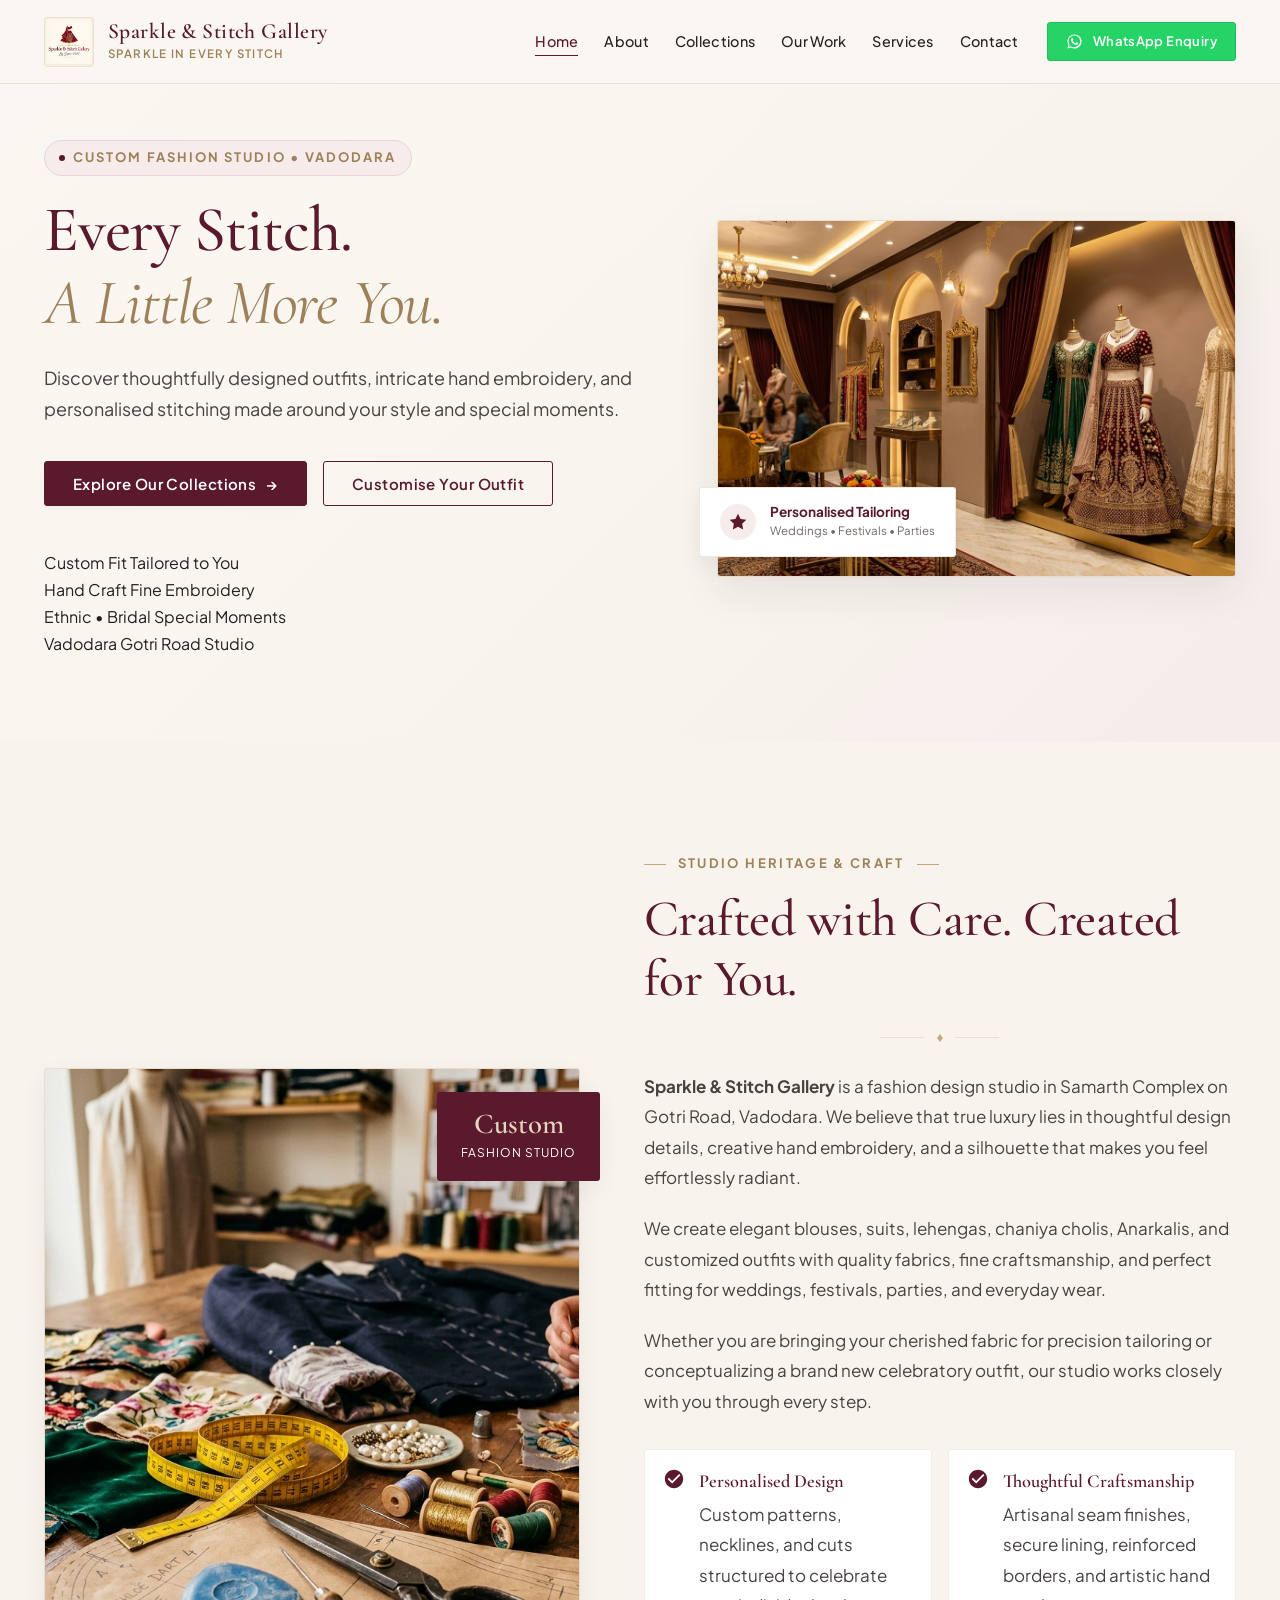
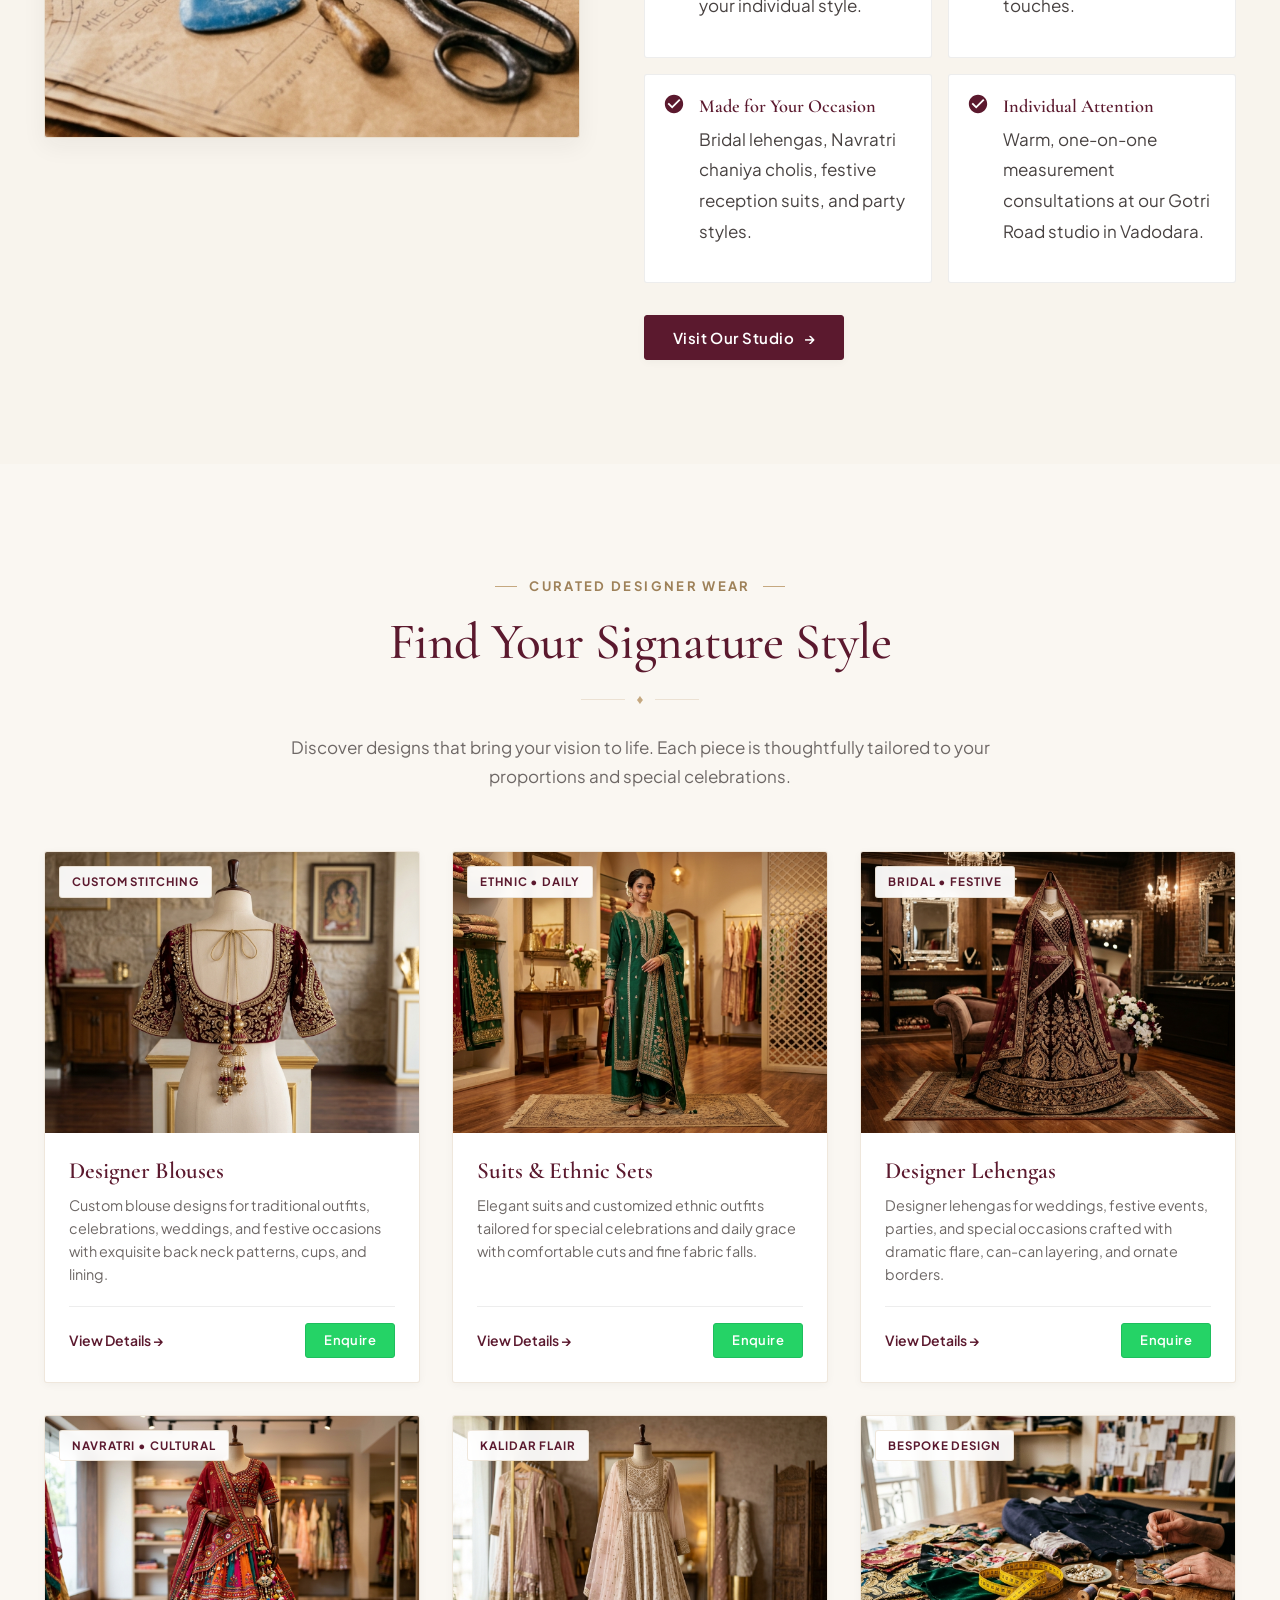
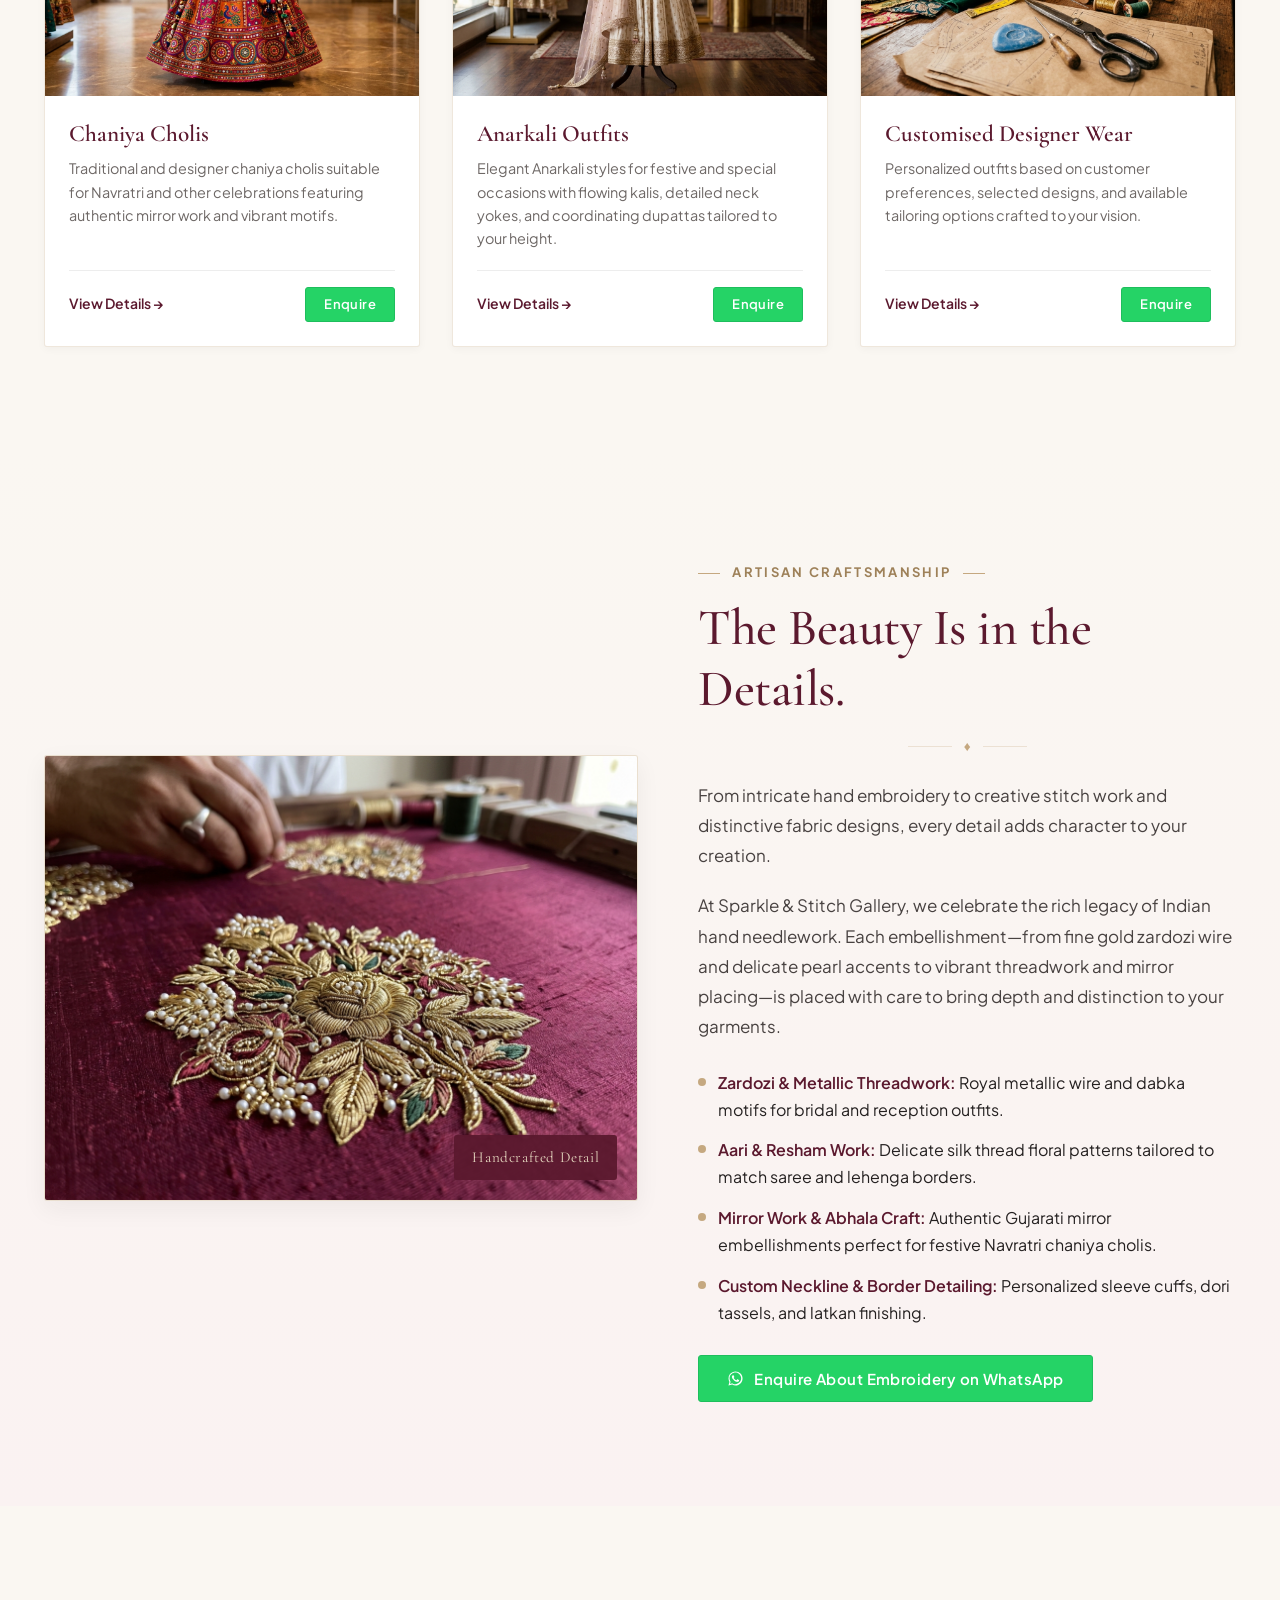
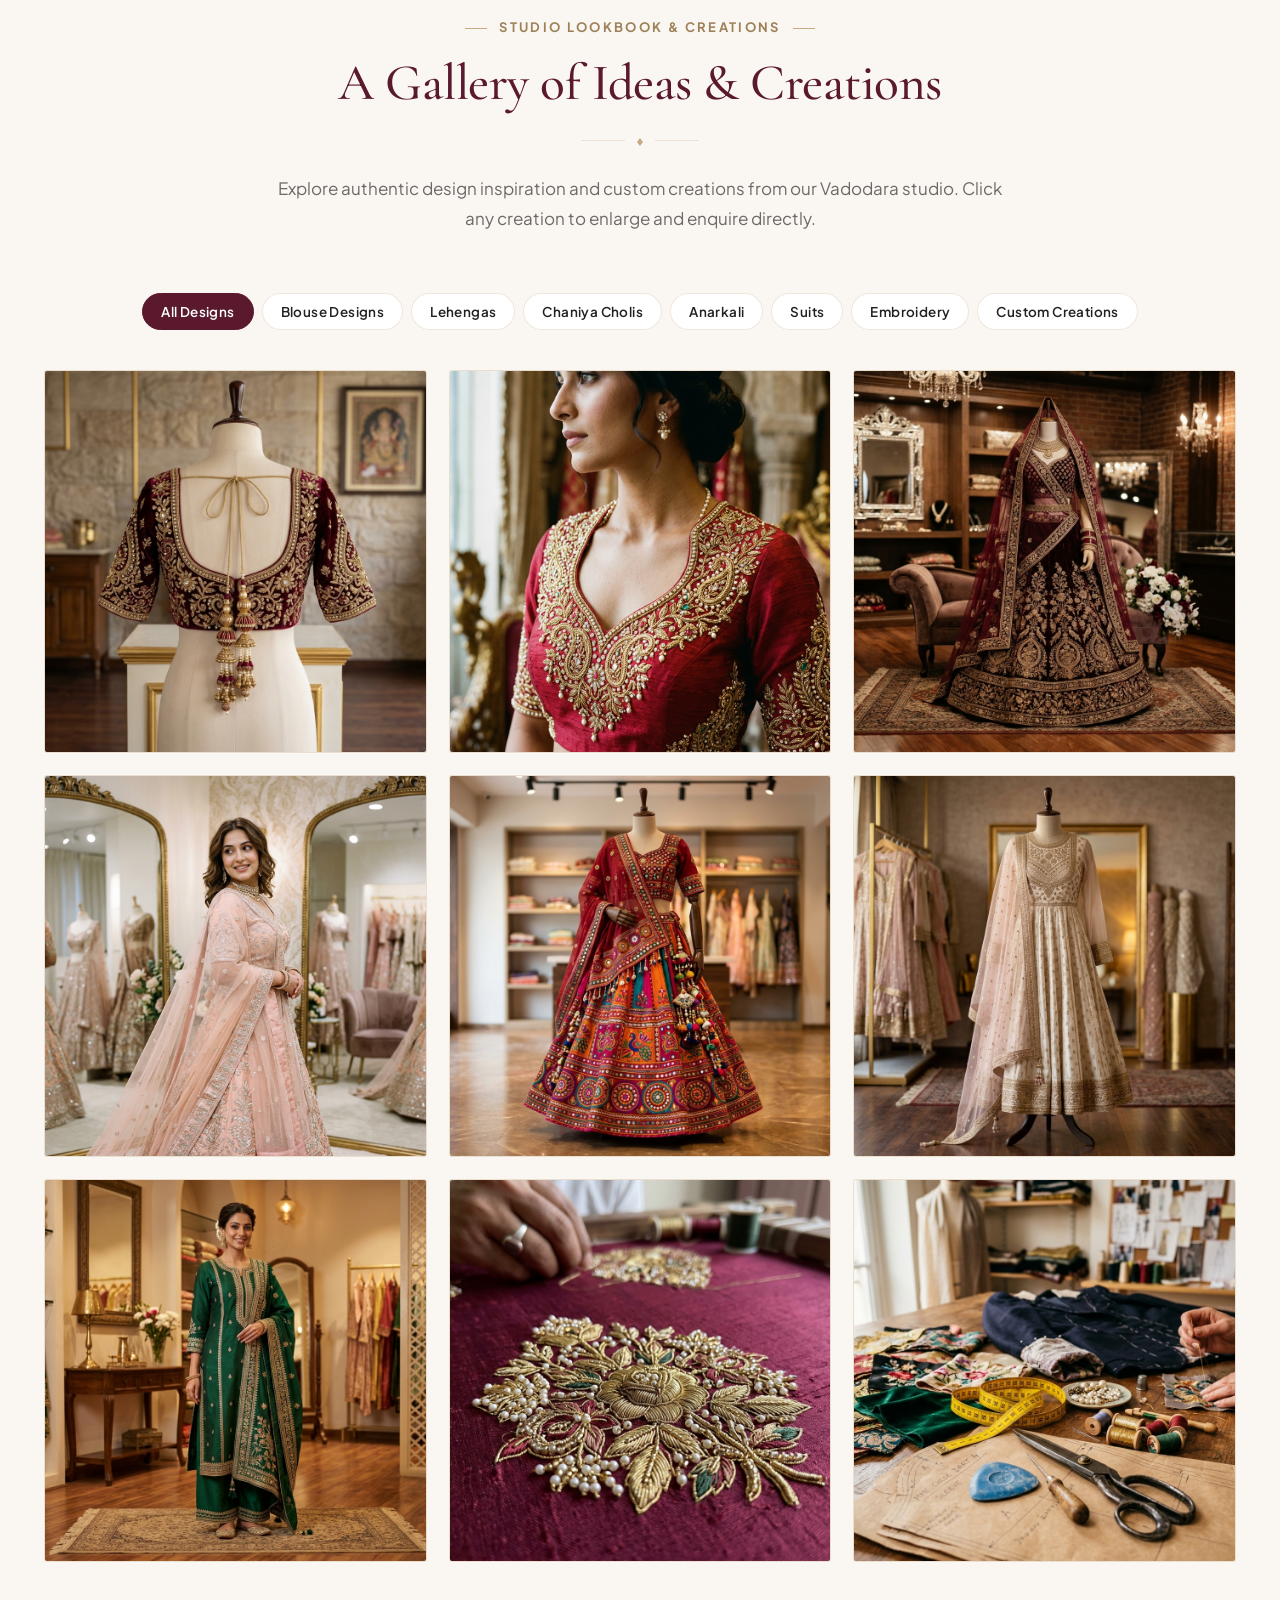
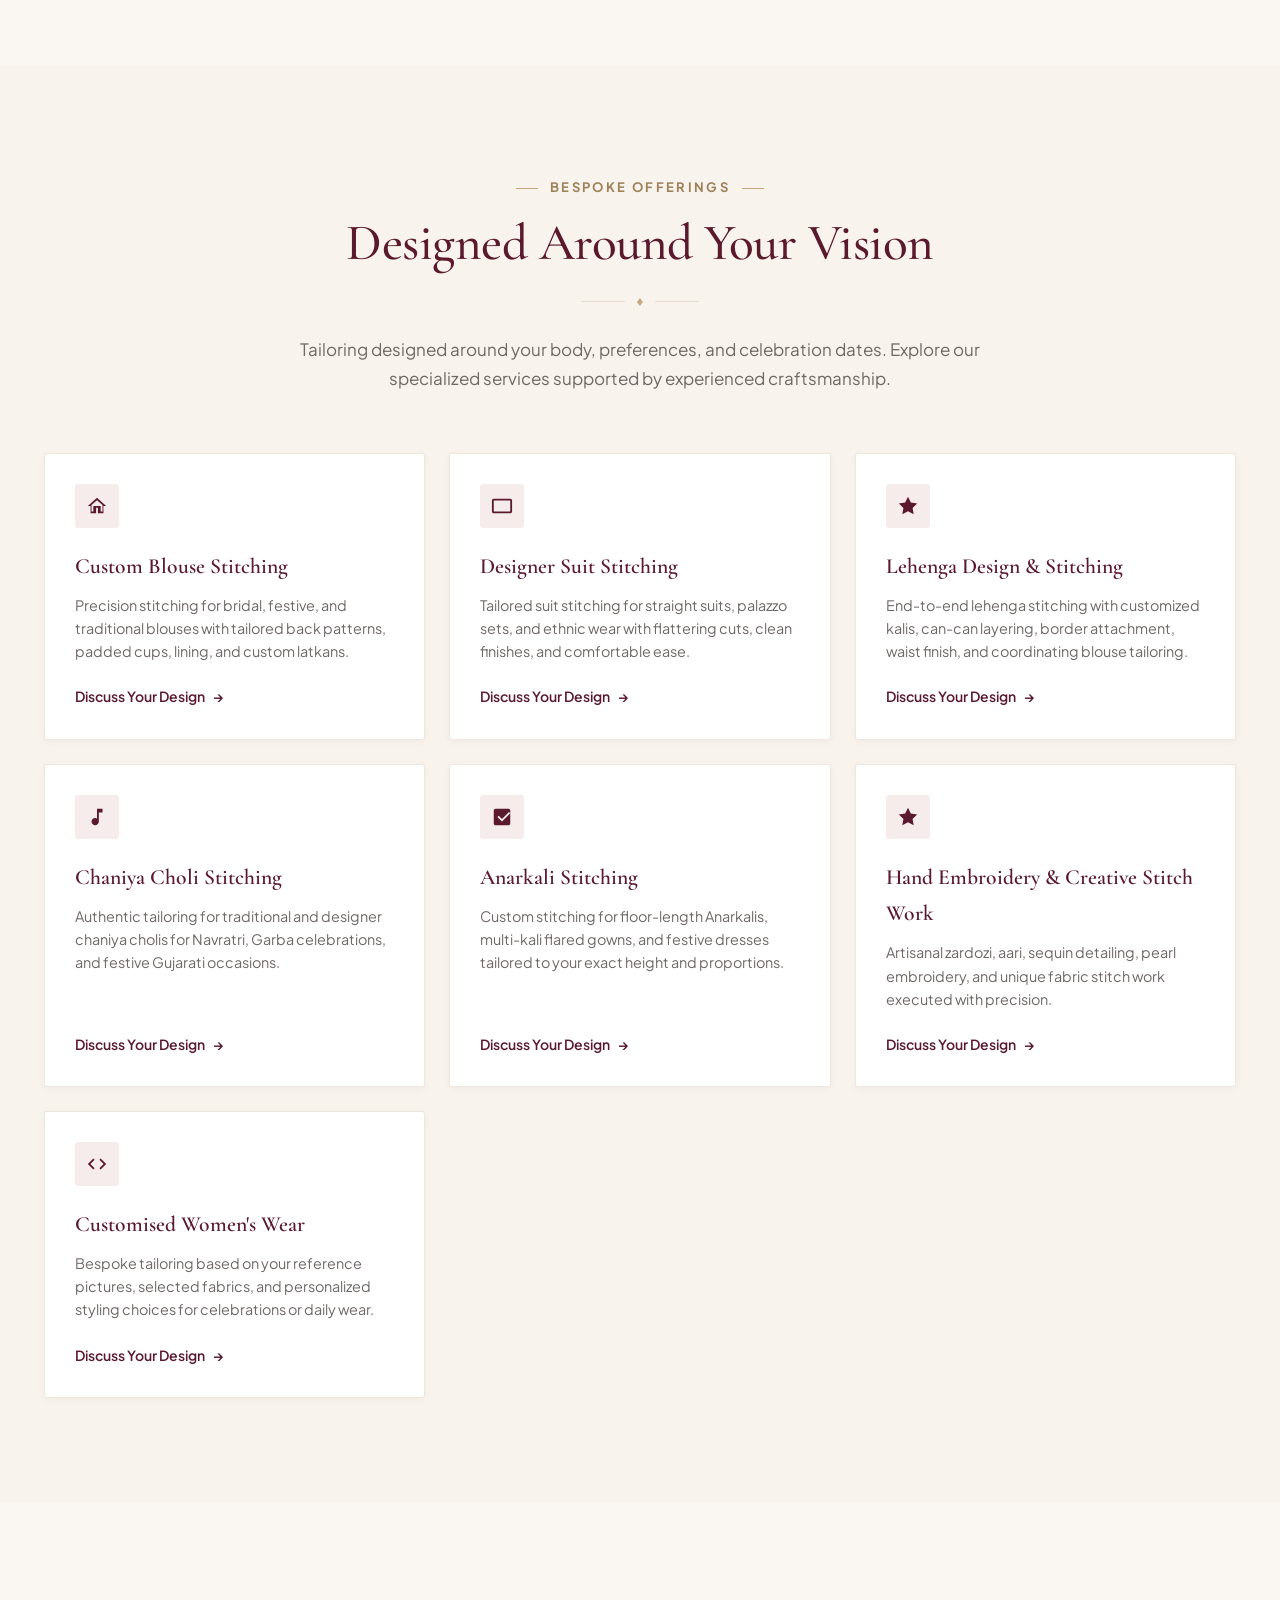
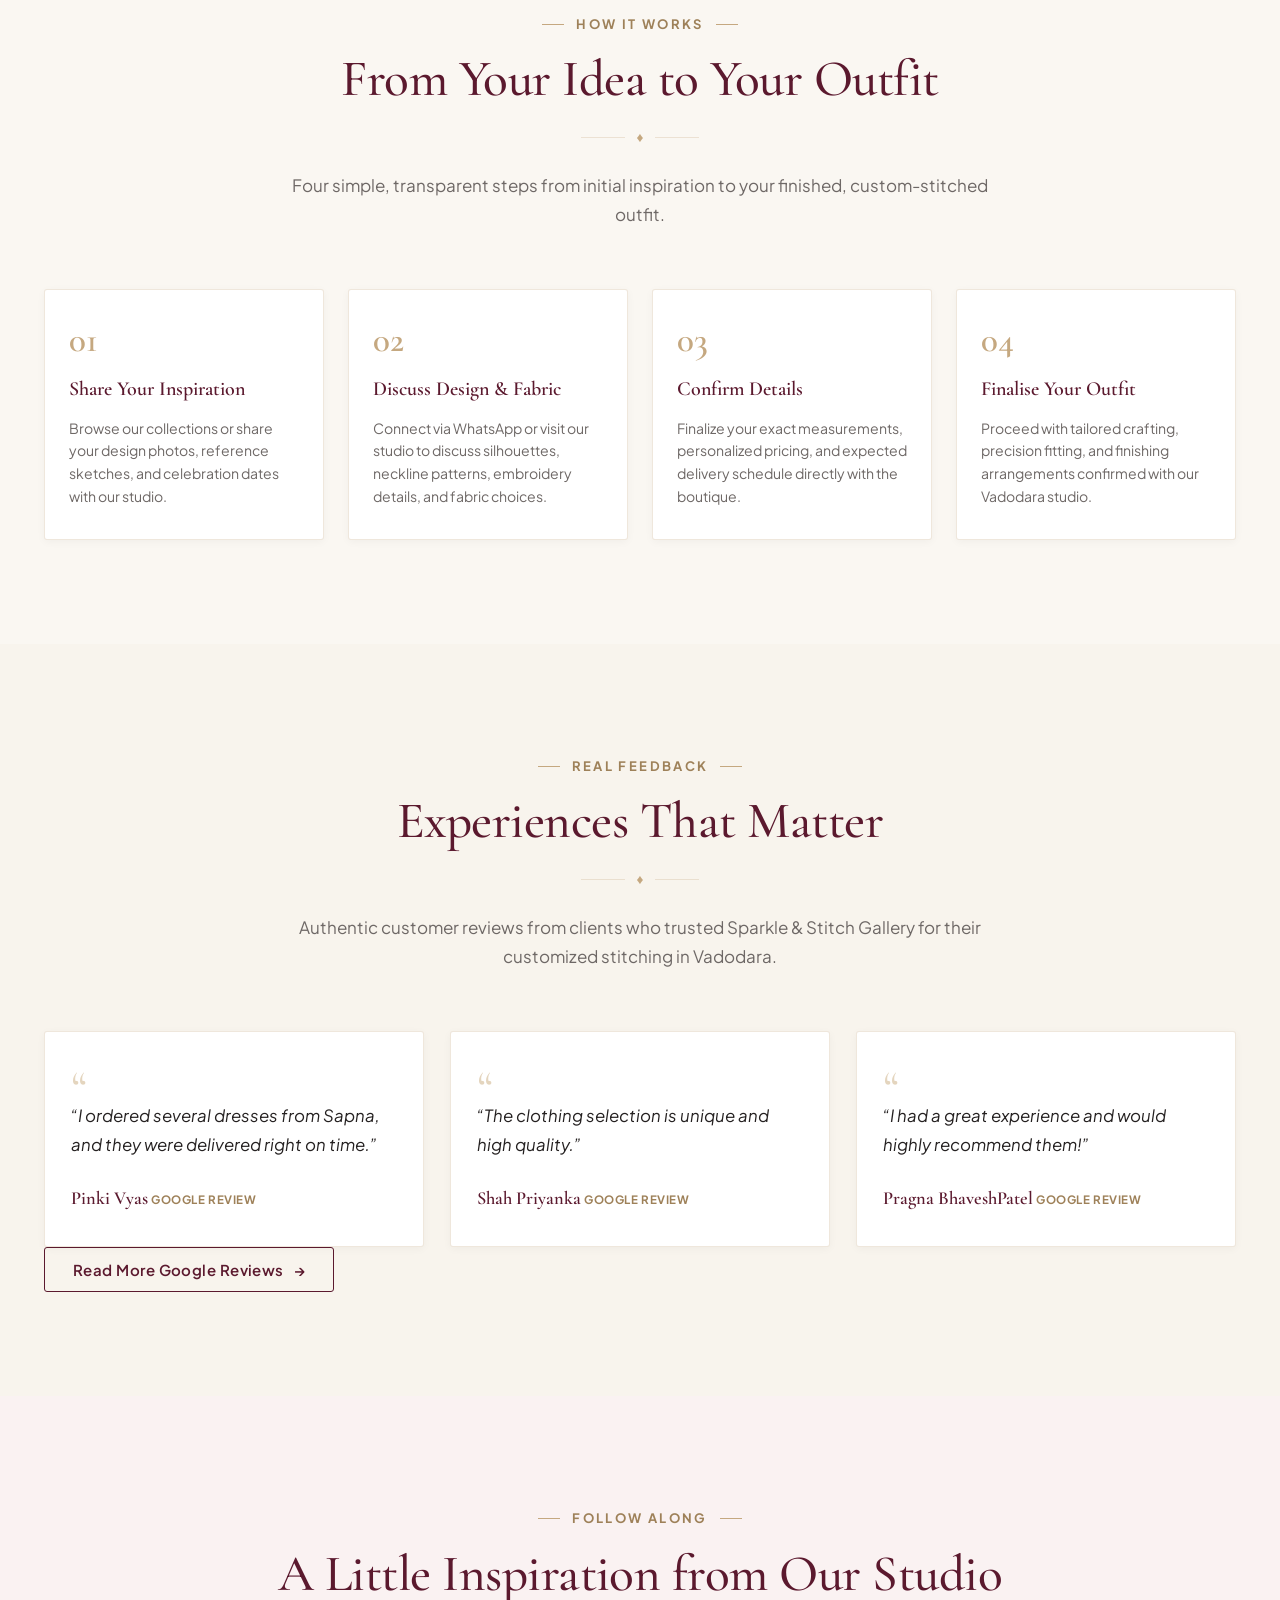
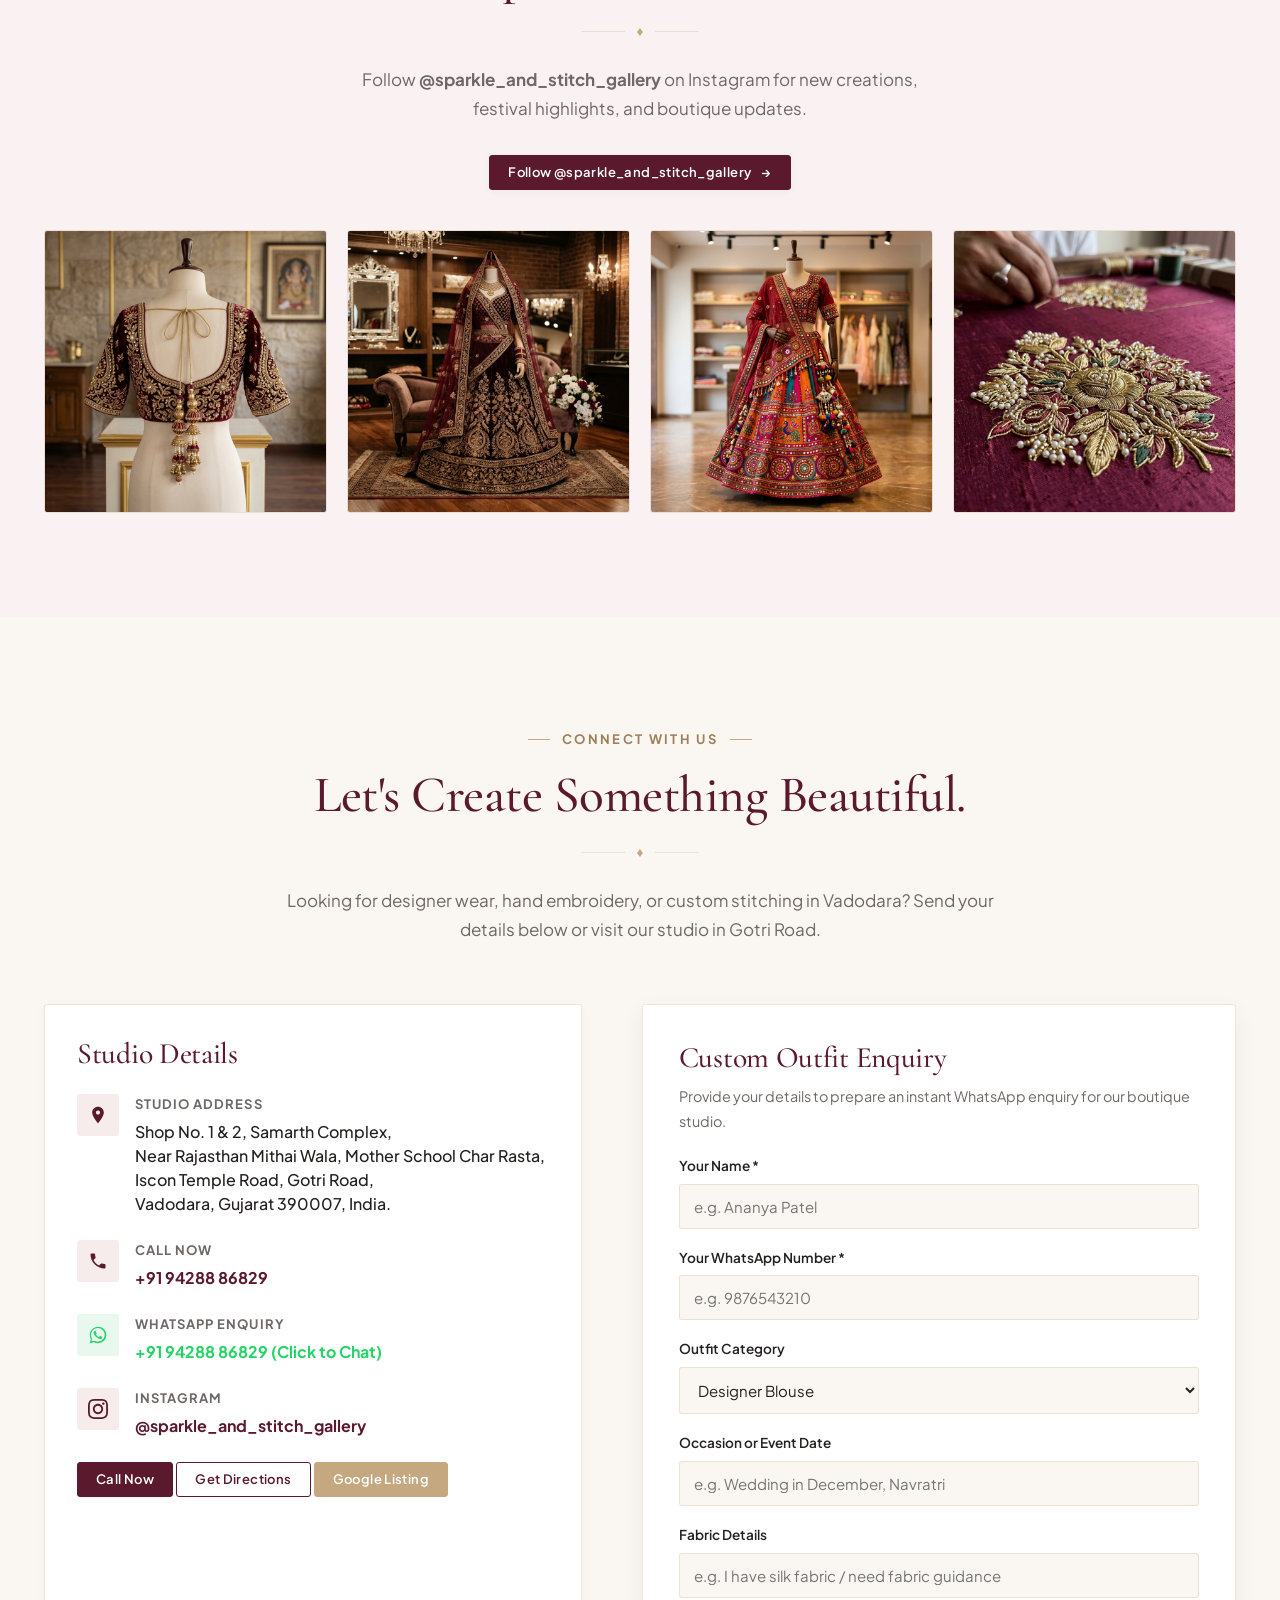
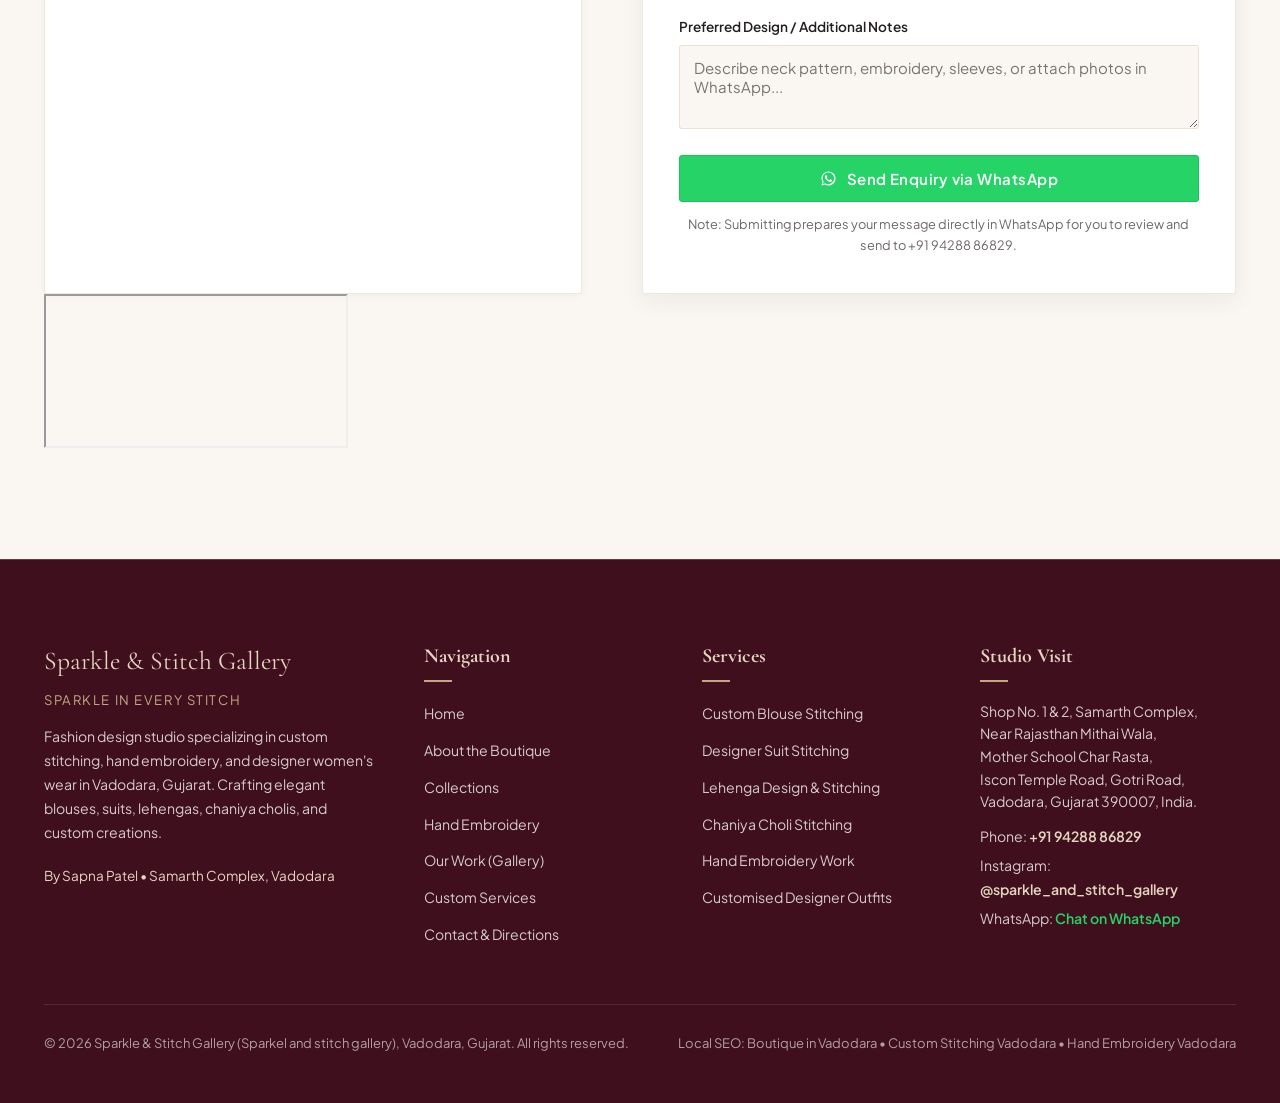
==== commit 7d2e6066: "Add files via upload" ====
--- a/index.html
+++ b/index.html
@@ -5,26 +5,30 @@
   <meta name="viewport" content="width=device-width, initial-scale=1.0" />
   
   <!-- Primary SEO Meta Tags -->
-  <title>Sparkle &amp; Stitch Gallery | Fashion Designer &amp; Custom Stitching in Vadodara</title>
-  <meta name="title" content="Sparkle &amp; Stitch Gallery | Fashion Designer &amp; Custom Stitching in Vadodara" />
-  <meta name="description" content="Sparkle &amp; Stitch Gallery is a premier fashion design studio in Vadodara, Gujarat specializing in custom blouse stitching, designer lehengas, chaniya cholis, suits, and bespoke women's ethnic wear." />
-  <meta name="keywords" content="Fashion designer in Vadodara, Boutique in Vadodara, Custom stitching in Vadodara, Designer blouse stitching in Vadodara, Lehenga designer in Vadodara, Chaniya choli stitching Vadodara, Women's ethnic wear in Vadodara, Gotri Road boutique, Samarth Complex Vadodara" />
+  <title>Sparkle &amp; Stitch Gallery | Designer Boutique &amp; Custom Stitching Vadodara</title>
+  <meta name="title" content="Sparkle &amp; Stitch Gallery | Designer Boutique &amp; Custom Stitching Vadodara" />
+  <meta name="description" content="Sparkle &amp; Stitch Gallery is a premier women's fashion design studio in Vadodara, Gujarat. Specializing in custom blouse stitching, designer lehengas, Navratri chaniya cholis, suits, hand embroidery, and tailored outfits." />
+  <meta name="keywords" content="Boutique in Vadodara, Designer boutique in Vadodara, Custom stitching in Vadodara, Designer blouse stitching Vadodara, Lehenga stitching Vadodara, Chaniya choli stitching Vadodara, Hand embroidery in Vadodara, Customised designer outfits Vadodara, Gotri Road boutique, Samarth Complex Vadodara" />
   <meta name="author" content="Sparkle &amp; Stitch Gallery" />
   <meta name="robots" content="index, follow" />
-  <meta name="theme-color" content="#651F35" />
+  <meta name="theme-color" content="#5B192E" />
+
+  <!-- Canonical URL -->
+  <link rel="canonical" href="https://sparkelandstitchgallery.vercel.app/" />
 
   <!-- Open Graph / Facebook -->
   <meta property="og:type" content="business.business" />
-  <meta property="og:title" content="Sparkle &amp; Stitch Gallery — Fashion Designer &amp; Custom Stitching" />
-  <meta property="og:description" content="Elegantly tailored blouses, suits, lehengas, chaniya cholis, and custom women's wear crafted with fine craftsmanship in Vadodara, Gujarat." />
-  <meta property="og:image" content="assets/images/sparkle_and_stitch_logo.jpg" />
+  <meta property="og:url" content="https://sparkelandstitchgallery.vercel.app/" />
+  <meta property="og:title" content="Sparkle &amp; Stitch Gallery — Custom Fashion Studio Vadodara" />
+  <meta property="og:description" content="Every Stitch. A Little More You. Thoughtfully designed ethnic outfits, intricate hand embroidery, and personalised stitching in Vadodara, Gujarat." />
+  <meta property="og:image" content="https://sparkelandstitchgallery.vercel.app/assets/images/sparkle_and_stitch_logo.jpg" />
   <meta property="og:locale" content="en_IN" />
 
   <!-- Twitter Card -->
   <meta name="twitter:card" content="summary_large_image" />
-  <meta name="twitter:title" content="Sparkle &amp; Stitch Gallery — Vadodara Fashion Studio" />
-  <meta name="twitter:description" content="Designer women's wear and bespoke custom stitching studio located in Gotri Road, Vadodara." />
-  <meta name="twitter:image" content="assets/images/sparkle_and_stitch_logo.jpg" />
+  <meta name="twitter:title" content="Sparkle &amp; Stitch Gallery — Custom Fashion Studio Vadodara" />
+  <meta name="twitter:description" content="Designer women's wear, bridal lehengas, custom blouse stitching, and hand embroidery in Gotri Road, Vadodara." />
+  <meta name="twitter:image" content="https://sparkelandstitchgallery.vercel.app/assets/images/sparkle_and_stitch_logo.jpg" />
 
   <!-- Favicon -->
   <link rel="icon" type="image/jpeg" href="assets/images/sparkle_and_stitch_logo.jpg" />
@@ -34,7 +38,7 @@
   <link rel="preconnect" href="https://fonts.gstatic.com" crossorigin />
   <link href="https://fonts.googleapis.com/css2?family=Cormorant+Garamond:ital,wght@0,400;0,500;0,600;0,700;1,400;1,600&family=Plus+Jakarta+Sans:wght@300;400;500;600;700&display=swap" rel="stylesheet" />
 
-  <!-- Boutique Stylesheet -->
+  <!-- Boutique Editorial Stylesheet -->
   <link rel="stylesheet" href="assets/css/style.css" />
 
   <!-- LocalBusiness Schema.org JSON-LD -->
@@ -44,9 +48,10 @@
     "@type": ["ClothingStore", "LocalBusiness"],
     "name": "Sparkle & Stitch Gallery",
     "alternateName": "Sparkel and stitch gallery",
-    "description": "Sparkle & Stitch Gallery is a fashion design studio specializing in custom stitching and designer women's wear. We create elegant blouses, suits, lehengas, chaniya cholis, Anarkalis, and customized outfits with quality fabrics, fine craftsmanship, and perfect fitting for weddings, festivals, parties, and everyday wear.",
+    "description": "Sparkle & Stitch Gallery is a fashion design studio specializing in custom stitching, hand embroidery, and designer women's wear in Vadodara, Gujarat. We create elegant blouses, suits, lehengas, chaniya cholis, Anarkalis, and customized outfits with quality fabrics, fine craftsmanship, and perfect fitting.",
     "telephone": "+919428886829",
     "image": "assets/images/sparkle_and_stitch_logo.jpg",
+    "url": "https://sparkelandstitchgallery.vercel.app/",
     "address": {
       "@type": "PostalAddress",
       "streetAddress": "Shop No. 1 & 2, Samarth Complex, Near Rajasthan Mithai Wala, Mother School Char Rasta, Iscon Temple Road, Gotri Road",
@@ -61,14 +66,15 @@
     ],
     "hasOfferCatalog": {
       "@type": "OfferCatalog",
-      "name": "Custom Tailoring & Designer Outfits",
+      "name": "Custom Tailoring, Hand Embroidery & Designer Outfits",
       "itemListElement": [
         { "@type": "Offer", "itemOffered": { "@type": "Service", "name": "Custom Blouse Stitching" } },
-        { "@type": "Offer", "itemOffered": { "@type": "Service", "name": "Suit Stitching" } },
-        { "@type": "Offer", "itemOffered": { "@type": "Service", "name": "Lehenga Design and Stitching" } },
+        { "@type": "Offer", "itemOffered": { "@type": "Service", "name": "Designer Suit Stitching" } },
+        { "@type": "Offer", "itemOffered": { "@type": "Service", "name": "Lehenga Design & Stitching" } },
         { "@type": "Offer", "itemOffered": { "@type": "Service", "name": "Chaniya Choli Stitching" } },
         { "@type": "Offer", "itemOffered": { "@type": "Service", "name": "Anarkali Stitching" } },
-        { "@type": "Offer", "itemOffered": { "@type": "Service", "name": "Customized Women's Wear" } }
+        { "@type": "Offer", "itemOffered": { "@type": "Service", "name": "Hand Embroidery & Creative Stitch Work" } },
+        { "@type": "Offer", "itemOffered": { "@type": "Service", "name": "Customised Women's Wear" } }
       ]
     }
   }
@@ -87,10 +93,10 @@
       
       <!-- Brand Identity -->
       <a href="index.html" class="brand-link" aria-label="Sparkle &amp; Stitch Gallery Home">
-        <img src="assets/images/sparkle_and_stitch_logo.jpg" alt="Sparkle &amp; Stitch Gallery Official Logo" class="brand-logo-img" width="52" height="52" />
+        <img src="assets/images/sparkle_and_stitch_logo.jpg" alt="Sparkle &amp; Stitch Gallery Official Logo" class="brand-logo-img" width="50" height="50" />
         <div class="brand-text">
           <span class="brand-title">Sparkle &amp; Stitch Gallery</span>
-          <span class="brand-subtitle">Fashion Studio &bull; Vadodara</span>
+          <span class="brand-tagline-sub">Sparkle in Every Stitch</span>
         </div>
       </a>
 
@@ -100,21 +106,15 @@
           <li><a href="#home" class="nav-item-link active">Home</a></li>
           <li><a href="#about" class="nav-item-link">About</a></li>
           <li><a href="#collections" class="nav-item-link">Collections</a></li>
-          <li><a href="#services" class="nav-item-link">Custom Stitching</a></li>
-          <li><a href="#gallery" class="nav-item-link">Gallery</a></li>
-          <li><a href="#reviews" class="nav-item-link">Reviews</a></li>
-          <li><a href="#faq" class="nav-item-link">FAQ</a></li>
+          <li><a href="#gallery" class="nav-item-link">Our Work</a></li>
+          <li><a href="#services" class="nav-item-link">Services</a></li>
           <li><a href="#contact" class="nav-item-link">Contact</a></li>
         </ul>
 
         <div class="nav-actions">
-          <a href="tel:+919428886829" class="btn btn-secondary btn-sm" aria-label="Call Sparkle and Stitch Gallery">
-            <svg class="btn-icon" viewBox="0 0 24 24" aria-hidden="true"><path d="M6.62 10.79c1.44 2.83 3.76 5.15 6.59 6.59l2.2-2.2c.28-.28.67-.36 1.02-.25 1.12.37 2.32.57 3.57.57.55 0 1 .45 1 1V20c0 .55-.45 1-1 1-9.39 0-17-7.61-17-17 0-.55.45-1 1-1h3.5c.55 0 1 .45 1 1 0 1.25.2 2.45.57 3.57.11.35.03.74-.25 1.02l-2.2 2.2z"/></svg>
-            <span>Call</span>
-          </a>
-          <a href="https://wa.me/919428886829?text=Hello%20Sparkle%20%26%20Stitch%20Gallery%2C%20I%20would%20like%20to%20enquire%20about%20your%20designer%20wear%20and%20custom%20stitching%20services." target="_blank" rel="noopener noreferrer" class="btn btn-whatsapp btn-sm" aria-label="Enquire on WhatsApp">
+          <a href="https://wa.me/919428886829?text=Hello%20Sparkle%20%26%20Stitch%20Gallery%2C%20I%20would%20like%20to%20enquire%20about%20your%20designer%20wear%20and%20custom%20stitching%20services." target="_blank" rel="noopener noreferrer" class="btn btn-whatsapp btn-sm" aria-label="WhatsApp Enquiry">
             <svg class="btn-icon" viewBox="0 0 24 24" aria-hidden="true"><path d="M12.04 2c-5.46 0-9.91 4.45-9.91 9.91 0 1.75.46 3.45 1.32 4.95L2.05 22l5.25-1.38c1.45.79 3.08 1.21 4.74 1.21 5.46 0 9.91-4.45 9.91-9.91 0-2.65-1.03-5.14-2.9-7.01A9.816 9.816 0 0 0 12.04 2zm0 18.15c-1.52 0-3.01-.41-4.32-1.19l-.31-.18-3.21.84.86-3.13-.2-.32a8.196 8.196 0 0 1-1.26-4.36c0-4.51 3.67-8.18 8.19-8.18 2.19 0 4.24.85 5.79 2.4 1.54 1.55 2.4 3.6 2.4 5.79 0 4.51-3.68 8.17-8.25 8.17zm4.49-6.13c-.25-.13-1.47-.72-1.7-.81-.23-.08-.39-.13-.56.13-.17.25-.64.81-.79.97-.14.17-.29.19-.54.06-.25-.13-1.06-.39-2.02-1.25-.75-.67-1.26-1.5-1.4-1.75-.15-.25-.02-.39.11-.51.11-.11.25-.29.37-.43.13-.15.17-.25.25-.42.08-.17.04-.32-.02-.45-.06-.13-.56-1.35-.77-1.85-.2-.49-.41-.42-.56-.43h-.48c-.17 0-.44.06-.67.31-.23.25-.88.86-.88 2.1 0 1.24.9 2.44 1.03 2.61.13.17 1.78 2.72 4.31 3.81.6.26 1.07.41 1.44.53.61.19 1.16.17 1.6.1.49-.07 1.47-.6 1.68-1.18.21-.58.21-1.07.15-1.18-.06-.11-.23-.18-.48-.3z"/></svg>
-            <span>WhatsApp</span>
+            <span>WhatsApp Enquiry</span>
           </a>
         </div>
       </nav>
@@ -135,11 +135,11 @@
       <li><a href="#home" class="mobile-nav-link active">Home</a></li>
       <li><a href="#about" class="mobile-nav-link">About the Boutique</a></li>
       <li><a href="#collections" class="mobile-nav-link">Our Collections</a></li>
-      <li><a href="#services" class="mobile-nav-link">Custom Stitching &amp; Services</a></li>
-      <li><a href="#gallery" class="mobile-nav-link">Fashion Gallery</a></li>
+      <li><a href="#embroidery" class="mobile-nav-link">Hand Embroidery</a></li>
+      <li><a href="#gallery" class="mobile-nav-link">Our Work (Gallery)</a></li>
+      <li><a href="#services" class="mobile-nav-link">Custom Services</a></li>
+      <li><a href="#process" class="mobile-nav-link">Our Process</a></li>
       <li><a href="#reviews" class="mobile-nav-link">Customer Reviews</a></li>
-      <li><a href="#how-it-works" class="mobile-nav-link">How It Works</a></li>
-      <li><a href="#faq" class="mobile-nav-link">Frequently Asked Questions</a></li>
       <li><a href="#contact" class="mobile-nav-link">Contact &amp; Studio Location</a></li>
     </ul>
 
@@ -156,38 +156,37 @@
   </div>
 
   <!-- ====================================================================
-       MAIN CONTENT
+       MAIN EDITORIAL CONTENT
        ==================================================================== -->
   <main id="main-content">
 
-    <!-- 1. HERO SECTION -->
-    <section id="home" class="hero-section" aria-label="Introduction">
+    <!-- 1. HERO SECTION (Asymmetric Editorial Composition) -->
+    <section id="home" class="hero-editorial" aria-label="Introduction">
       <div class="container">
-        <div class="hero-grid">
+        <div class="hero-editorial-grid">
           
-          <div class="hero-content">
-            <div class="hero-eyebrow">
-              <span class="hero-eyebrow-dot"></span>
-              <span>Boutique Fashion Studio &bull; Vadodara</span>
-            </div>
-
-            <h1 class="hero-title">
-              Designed Around You. <br />
-              <span class="hero-title-italic">Stitched with Care.</span>
+          <div class="hero-editorial-content">
+            <div class="hero-location-tag">
+              <span class="hero-location-dot"></span>
+              <span>Custom Fashion Studio &bull; Vadodara</span>
+            </div>
+
+            <h1 class="hero-headline">
+              Every Stitch. <br />
+              <span class="hero-headline-italic">A Little More You.</span>
             </h1>
 
-            <p class="hero-subtitle">
-              Discover elegant designer wear and custom stitching at Sparkle &amp; Stitch Gallery, Vadodara. From beautifully tailored blouses to festive lehengas and chaniya cholis, explore outfits created for your style and special moments.
+            <p class="hero-supporting-text">
+              Discover thoughtfully designed outfits, intricate hand embroidery, and personalised stitching made around your style and special moments.
             </p>
 
-            <div class="hero-actions">
+            <div class="hero-cta-group">
               <a href="#collections" class="btn btn-primary">
                 <span>Explore Our Collections</span>
                 <span aria-hidden="true">&rarr;</span>
               </a>
-              <a href="https://wa.me/919428886829?text=Hello%20Sparkle%20%26%20Stitch%20Gallery%2C%20I%20would%20like%20to%20enquire%20about%20your%20designer%20wear%20and%20custom%20stitching%20services." target="_blank" rel="noopener noreferrer" class="btn btn-whatsapp">
-                <svg class="btn-icon" viewBox="0 0 24 24" aria-hidden="true"><path d="M12.04 2c-5.46 0-9.91 4.45-9.91 9.91 0 1.75.46 3.45 1.32 4.95L2.05 22l5.25-1.38c1.45.79 3.08 1.21 4.74 1.21 5.46 0 9.91-4.45 9.91-9.91 0-2.65-1.03-5.14-2.9-7.01A9.816 9.816 0 0 0 12.04 2zm0 18.15c-1.52 0-3.01-.41-4.32-1.19l-.31-.18-3.21.84.86-3.13-.2-.32a8.196 8.196 0 0 1-1.26-4.36c0-4.51 3.67-8.18 8.19-8.18 2.19 0 4.24.85 5.79 2.4 1.54 1.55 2.4 3.6 2.4 5.79 0 4.51-3.68 8.17-8.25 8.17zm4.49-6.13c-.25-.13-1.47-.72-1.7-.81-.23-.08-.39-.13-.56.13-.17.25-.64.81-.79.97-.14.17-.29.19-.54.06-.25-.13-1.06-.39-2.02-1.25-.75-.67-1.26-1.5-1.4-1.75-.15-.25-.02-.39.11-.51.11-.11.25-.29.37-.43.13-.15.17-.25.25-.42.08-.17.04-.32-.02-.45-.06-.13-.56-1.35-.77-1.85-.2-.49-.41-.42-.56-.43h-.48c-.17 0-.44.06-.67.31-.23.25-.88.86-.88 2.1 0 1.24.9 2.44 1.03 2.61.13.17 1.78 2.72 4.31 3.81.6.26 1.07.41 1.44.53.61.19 1.16.17 1.6.1.49-.07 1.47-.6 1.68-1.18.21-.58.21-1.07.15-1.18-.06-.11-.23-.18-.48-.3z"/></svg>
-                <span>Enquire on WhatsApp</span>
+              <a href="#contact" class="btn btn-secondary">
+                <span>Customise Your Outfit</span>
               </a>
             </div>
 
@@ -198,12 +197,12 @@
                 <span class="highlight-sub">Tailored to You</span>
               </div>
               <div class="highlight-item">
-                <span class="highlight-label">Fine Craft</span>
-                <span class="highlight-sub">Care in Every Stitch</span>
+                <span class="highlight-label">Hand Craft</span>
+                <span class="highlight-sub">Fine Embroidery</span>
               </div>
               <div class="highlight-item">
                 <span class="highlight-label">Ethnic &bull; Bridal</span>
-                <span class="highlight-sub">Celebration Wear</span>
+                <span class="highlight-sub">Special Moments</span>
               </div>
               <div class="highlight-item">
                 <span class="highlight-label">Vadodara</span>
@@ -213,18 +212,18 @@
 
           </div>
 
-          <div class="hero-media-wrapper">
-            <div class="hero-image-frame">
-              <img src="assets/images/hero-fashion-studio.jpg" alt="Sparkle and Stitch Gallery designer boutique showcase in Vadodara with elegant bridal lehengas" class="hero-image" width="700" height="480" fetchpriority="high" />
+          <div class="hero-editorial-media">
+            <div class="hero-editorial-frame">
+              <img src="assets/images/hero-fashion-studio.jpg" alt="Sparkle and Stitch Gallery designer boutique showcase in Vadodara with elegant bridal lehengas" class="hero-editorial-img" width="700" height="480" fetchpriority="high" />
             </div>
             
-            <div class="hero-floating-badge">
-              <div class="floating-badge-icon">
+            <div class="hero-caption-card">
+              <div class="hero-caption-icon">
                 <svg width="20" height="20" viewBox="0 0 24 24" fill="currentColor"><path d="M12 2l3.09 6.26L22 9.27l-5 4.87 1.18 6.88L12 17.77l-6.18 3.25L7 14.14 2 9.27l6.91-1.01L12 2z"/></svg>
               </div>
               <div>
-                <div class="floating-badge-title">Personalized Tailoring</div>
-                <div class="floating-badge-desc">Weddings &bull; Festivals &bull; Parties</div>
+                <div class="hero-caption-title">Personalised Tailoring</div>
+                <div class="hero-caption-sub">Weddings &bull; Festivals &bull; Parties</div>
               </div>
             </div>
           </div>
@@ -233,66 +232,66 @@
       </div>
     </section>
 
-    <!-- 2. ABOUT THE BOUTIQUE -->
+    <!-- 2. BRAND INTRODUCTION -->
     <section id="about" class="section section-alt" aria-labelledby="about-heading">
       <div class="container">
-        <div class="about-grid">
+        <div class="intro-grid">
           
-          <div class="about-visual">
-            <div class="about-card-portrait">
-              <img src="assets/images/cat-customized.jpg" alt="Tailor craft and fabric selection at Sparkle &amp; Stitch Gallery" loading="lazy" width="500" height="625" />
-            </div>
-            <div class="about-badge-card">
-              <div class="about-badge-num">Custom</div>
-              <div class="about-badge-text">Stitching Studio</div>
-            </div>
-          </div>
-
-          <div class="about-text">
+          <div class="intro-media-box">
+            <div class="intro-portrait-frame">
+              <img src="assets/images/cat-customized.jpg" alt="Tailor craft, fabric swatches and measurements at Sparkle &amp; Stitch Gallery" loading="lazy" width="500" height="625" />
+            </div>
+            <div class="intro-tag-box">
+              <div class="intro-tag-title">Custom</div>
+              <div class="intro-tag-desc">Fashion Studio</div>
+            </div>
+          </div>
+
+          <div class="intro-text">
             <div class="section-eyebrow">Studio Heritage &amp; Craft</div>
-            <h2 id="about-heading" class="section-title">About Sparkle &amp; Stitch Gallery</h2>
-            <div class="boutique-ornament" aria-hidden="true">&diams;</div>
+            <h2 id="about-heading" class="section-title">Crafted with Care. Created for You.</h2>
+            <div class="editorial-divider" aria-hidden="true">&diams;</div>
 
             <p>
-              <strong>Sparkle &amp; Stitch Gallery</strong> is a fashion design studio specializing in custom stitching and designer women's wear, located in Samarth Complex on Gotri Road, Vadodara.
+              <strong>Sparkle &amp; Stitch Gallery</strong> is a fashion design studio in Samarth Complex on Gotri Road, Vadodara. We believe that true luxury lies in thoughtful design details, creative hand embroidery, and a silhouette that makes you feel effortlessly radiant.
             </p>
             <p>
               We create elegant blouses, suits, lehengas, chaniya cholis, Anarkalis, and customized outfits with quality fabrics, fine craftsmanship, and perfect fitting for weddings, festivals, parties, and everyday wear.
             </p>
             <p>
-              Every garment is shaped around the individual: honoring your preferred silhouette, neckline comfort, embroidery tastes, and celebration deadlines. Whether you bring your own beloved fabric or wish to design a distinctive piece from scratch, our studio ensures an attentive, personalized tailoring experience.
+              Whether you are bringing your cherished fabric for precision tailoring or conceptualizing a brand new celebratory outfit, our studio works closely with you through every step.
             </p>
 
-            <div class="about-features">
-              <div class="about-feature-box">
-                <svg class="about-feature-icon" viewBox="0 0 24 24" fill="currentColor"><path d="M12 2C6.48 2 2 6.48 2 12s4.48 10 10 10 10-4.48 10-10S17.52 2 12 2zm-2 15l-5-5 1.41-1.41L10 14.17l7.59-7.59L19 8l-9 9z"/></svg>
+            <div class="intro-pillars">
+              <div class="pillar-box">
+                <svg class="pillar-icon" viewBox="0 0 24 24" fill="currentColor"><path d="M12 2C6.48 2 2 6.48 2 12s4.48 10 10 10 10-4.48 10-10S17.52 2 12 2zm-2 15l-5-5 1.41-1.41L10 14.17l7.59-7.59L19 8l-9 9z"/></svg>
                 <div>
-                  <h3 class="about-feature-title">Personalized Fit</h3>
-                  <p class="about-feature-desc">Accurate pattern drafting and structured fitting for total comfort and posture.</p>
+                  <h3 class="pillar-title">Personalised Design</h3>
+                  <p class="pillar-desc">Custom patterns, necklines, and cuts structured to celebrate your individual style.</p>
                 </div>
               </div>
 
-              <div class="about-feature-box">
-                <svg class="about-feature-icon" viewBox="0 0 24 24" fill="currentColor"><path d="M12 2C6.48 2 2 6.48 2 12s4.48 10 10 10 10-4.48 10-10S17.52 2 12 2zm-2 15l-5-5 1.41-1.41L10 14.17l7.59-7.59L19 8l-9 9z"/></svg>
+              <div class="pillar-box">
+                <svg class="pillar-icon" viewBox="0 0 24 24" fill="currentColor"><path d="M12 2C6.48 2 2 6.48 2 12s4.48 10 10 10 10-4.48 10-10S17.52 2 12 2zm-2 15l-5-5 1.41-1.41L10 14.17l7.59-7.59L19 8l-9 9z"/></svg>
                 <div>
-                  <h3 class="about-feature-title">Fine Craftsmanship</h3>
-                  <p class="about-feature-desc">Delicate seam finishes, secure lining, reinforced borders, and artistic hand touches.</p>
+                  <h3 class="pillar-title">Thoughtful Craftsmanship</h3>
+                  <p class="pillar-desc">Artisanal seam finishes, secure lining, reinforced borders, and artistic hand touches.</p>
                 </div>
               </div>
 
-              <div class="about-feature-box">
-                <svg class="about-feature-icon" viewBox="0 0 24 24" fill="currentColor"><path d="M12 2C6.48 2 2 6.48 2 12s4.48 10 10 10 10-4.48 10-10S17.52 2 12 2zm-2 15l-5-5 1.41-1.41L10 14.17l7.59-7.59L19 8l-9 9z"/></svg>
+              <div class="pillar-box">
+                <svg class="pillar-icon" viewBox="0 0 24 24" fill="currentColor"><path d="M12 2C6.48 2 2 6.48 2 12s4.48 10 10 10 10-4.48 10-10S17.52 2 12 2zm-2 15l-5-5 1.41-1.41L10 14.17l7.59-7.59L19 8l-9 9z"/></svg>
                 <div>
-                  <h3 class="about-feature-title">Festive &amp; Occasion Wear</h3>
-                  <p class="about-feature-desc">Bridal lehengas, Navratri chaniya cholis, festive reception suits, and party styles.</p>
+                  <h3 class="pillar-title">Made for Your Occasion</h3>
+                  <p class="pillar-desc">Bridal lehengas, Navratri chaniya cholis, festive reception suits, and party styles.</p>
                 </div>
               </div>
 
-              <div class="about-feature-box">
-                <svg class="about-feature-icon" viewBox="0 0 24 24" fill="currentColor"><path d="M12 2C6.48 2 2 6.48 2 12s4.48 10 10 10 10-4.48 10-10S17.52 2 12 2zm-2 15l-5-5 1.41-1.41L10 14.17l7.59-7.59L19 8l-9 9z"/></svg>
+              <div class="pillar-box">
+                <svg class="pillar-icon" viewBox="0 0 24 24" fill="currentColor"><path d="M12 2C6.48 2 2 6.48 2 12s4.48 10 10 10 10-4.48 10-10S17.52 2 12 2zm-2 15l-5-5 1.41-1.41L10 14.17l7.59-7.59L19 8l-9 9z"/></svg>
                 <div>
-                  <h3 class="about-feature-title">Vadodara Studio</h3>
-                  <p class="about-feature-desc">Conveniently accessible near Rajasthan Mithai Wala, Mother School Char Rasta.</p>
+                  <h3 class="pillar-title">Individual Attention</h3>
+                  <p class="pillar-desc">Warm, one-on-one measurement consultations at our Gotri Road studio in Vadodara.</p>
                 </div>
               </div>
             </div>
@@ -307,243 +306,195 @@
       </div>
     </section>
 
-    <!-- 3. OUR COLLECTIONS -->
+    <!-- 3. COLLECTIONS SECTION -->
     <section id="collections" class="section" aria-labelledby="collections-heading">
       <div class="container">
         
         <header class="section-header">
           <div class="section-eyebrow">Curated Designer Wear</div>
-          <h2 id="collections-heading" class="section-title">Our Collections</h2>
-          <div class="boutique-ornament" aria-hidden="true">&diams;</div>
+          <h2 id="collections-heading" class="section-title">Find Your Signature Style</h2>
+          <div class="editorial-divider" aria-hidden="true">&diams;</div>
           <p class="section-description">
-            Explore our signature women's wear categories, thoughtfully designed and custom-stitched for celebrations, festivities, and sophisticated everyday elegance.
+            Discover designs that bring your vision to life. Each piece is thoughtfully tailored to your proportions and special celebrations.
           </p>
         </header>
 
-        <div class="collections-grid">
+        <div class="collections-editorial-grid">
           
-          <!-- Category A: Designer Blouses -->
-          <article class="collection-card">
-            <div class="collection-media">
-              <img src="assets/images/cat-blouses.jpg" alt="Designer blouse with intricate golden zari embroidery and velvet finish" class="collection-img" loading="lazy" width="400" height="300" />
-              <span class="collection-badge">Custom Stitching</span>
-            </div>
-            <div class="collection-body">
-              <h3 class="collection-title">Designer Blouses</h3>
-              <p class="collection-desc">Custom blouse designs for traditional outfits, celebrations, weddings, and festive occasions with exquisite back neck patterns, cups, and lining.</p>
-              <div class="collection-footer">
-                <a href="collections.html#blouses" class="service-link">View Details &rarr;</a>
+          <!-- Category 1: Designer Blouses -->
+          <article class="collection-tile">
+            <div class="collection-tile-media">
+              <img src="assets/images/cat-blouses.jpg" alt="Designer blouse with intricate golden zari embroidery and velvet finish" class="collection-tile-img" loading="lazy" width="400" height="300" />
+              <span class="collection-tile-badge">Custom Stitching</span>
+            </div>
+            <div class="collection-tile-body">
+              <h3 class="collection-tile-title">Designer Blouses</h3>
+              <p class="collection-tile-desc">Custom blouse designs for traditional outfits, celebrations, weddings, and festive occasions with exquisite back neck patterns, cups, and lining.</p>
+              <div class="collection-tile-action">
+                <a href="collections.html#blouses" class="service-card-link">View Details &rarr;</a>
                 <a href="https://wa.me/919428886829?text=Hello%20Sparkle%20%26%20Stitch%20Gallery%2C%20I%20would%20like%20to%20enquire%20about%20your%20Designer%20Blouses%20collection." target="_blank" rel="noopener noreferrer" class="btn btn-whatsapp btn-sm">Enquire</a>
               </div>
             </div>
           </article>
 
-          <!-- Category B: Suits -->
-          <article class="collection-card">
-            <div class="collection-media">
-              <img src="assets/images/cat-suits.jpg" alt="Elegant tailored designer suit with embroidered kurti and palazzo" class="collection-img" loading="lazy" width="400" height="300" />
-              <span class="collection-badge">Ethnic &bull; Daily</span>
-            </div>
-            <div class="collection-body">
-              <h3 class="collection-title">Suits &amp; Ethnic Sets</h3>
-              <p class="collection-desc">Elegant suits and customized ethnic outfits tailored for special occasions, festivities, and refined everyday comfort.</p>
-              <div class="collection-footer">
-                <a href="collections.html#suits" class="service-link">View Details &rarr;</a>
-                <a href="https://wa.me/919428886829?text=Hello%20Sparkle%20%26%20Stitch%20Gallery%2C%20I%20would%20like%20to%20enquire%20about%20your%20Suits%20collection." target="_blank" rel="noopener noreferrer" class="btn btn-whatsapp btn-sm">Enquire</a>
+          <!-- Category 2: Suits & Ethnic Sets -->
+          <article class="collection-tile">
+            <div class="collection-tile-media">
+              <img src="assets/images/cat-suits.jpg" alt="Tailored designer Indian suit set with embroidered kurti and palazzo" class="collection-tile-img" loading="lazy" width="400" height="300" />
+              <span class="collection-tile-badge">Ethnic &bull; Daily</span>
+            </div>
+            <div class="collection-tile-body">
+              <h3 class="collection-tile-title">Suits &amp; Ethnic Sets</h3>
+              <p class="collection-tile-desc">Elegant suits and customized ethnic outfits tailored for special celebrations and daily grace with comfortable cuts and fine fabric falls.</p>
+              <div class="collection-tile-action">
+                <a href="collections.html#suits" class="service-card-link">View Details &rarr;</a>
+                <a href="https://wa.me/919428886829?text=Hello%20Sparkle%20%26%20Stitch%20Gallery%2C%20I%20would%20like%20to%20enquire%20about%20your%20Suits%20and%20Ethnic%20Sets%20collection." target="_blank" rel="noopener noreferrer" class="btn btn-whatsapp btn-sm">Enquire</a>
               </div>
             </div>
           </article>
 
-          <!-- Category C: Lehengas -->
-          <article class="collection-card">
-            <div class="collection-media">
-              <img src="assets/images/cat-lehengas.jpg" alt="Royal deep wine burgundy bridal lehenga with royal zari work" class="collection-img" loading="lazy" width="400" height="300" />
-              <span class="collection-badge">Bridal &bull; Festive</span>
-            </div>
-            <div class="collection-body">
-              <h3 class="collection-title">Designer Lehengas</h3>
-              <p class="collection-desc">Designer lehengas for weddings, festive events, parties, and special occasions crafted with voluminous flare and ornate borders.</p>
-              <div class="collection-footer">
-                <a href="collections.html#lehengas" class="service-link">View Details &rarr;</a>
+          <!-- Category 3: Designer Lehengas -->
+          <article class="collection-tile">
+            <div class="collection-tile-media">
+              <img src="assets/images/cat-lehengas.jpg" alt="Royal deep wine burgundy bridal lehenga with royal zari work" class="collection-tile-img" loading="lazy" width="400" height="300" />
+              <span class="collection-tile-badge">Bridal &bull; Festive</span>
+            </div>
+            <div class="collection-tile-body">
+              <h3 class="collection-tile-title">Designer Lehengas</h3>
+              <p class="collection-tile-desc">Designer lehengas for weddings, festive events, parties, and special occasions crafted with dramatic flare, can-can layering, and ornate borders.</p>
+              <div class="collection-tile-action">
+                <a href="collections.html#lehengas" class="service-card-link">View Details &rarr;</a>
                 <a href="https://wa.me/919428886829?text=Hello%20Sparkle%20%26%20Stitch%20Gallery%2C%20I%20would%20like%20to%20enquire%20about%20your%20Designer%20Lehengas%20collection." target="_blank" rel="noopener noreferrer" class="btn btn-whatsapp btn-sm">Enquire</a>
               </div>
             </div>
           </article>
 
-          <!-- Category D: Chaniya Cholis -->
-          <article class="collection-card">
-            <div class="collection-media">
-              <img src="assets/images/cat-chaniya-choli.jpg" alt="Traditional Gujarati festive chaniya choli with mirror work for Navratri" class="collection-img" loading="lazy" width="400" height="300" />
-              <span class="collection-badge">Navratri &bull; Cultural</span>
-            </div>
-            <div class="collection-body">
-              <h3 class="collection-title">Chaniya Cholis</h3>
-              <p class="collection-desc">Traditional and designer chaniya cholis suitable for Navratri and other celebrations featuring authentic mirror work and vibrant motifs.</p>
-              <div class="collection-footer">
-                <a href="collections.html#chaniya-cholis" class="service-link">View Details &rarr;</a>
+          <!-- Category 4: Chaniya Cholis -->
+          <article class="collection-tile">
+            <div class="collection-tile-media">
+              <img src="assets/images/cat-chaniya-choli.jpg" alt="Traditional Gujarati festive chaniya choli with mirror work for Navratri" class="collection-tile-img" loading="lazy" width="400" height="300" />
+              <span class="collection-tile-badge">Navratri &bull; Cultural</span>
+            </div>
+            <div class="collection-tile-body">
+              <h3 class="collection-tile-title">Chaniya Cholis</h3>
+              <p class="collection-tile-desc">Traditional and designer chaniya cholis suitable for Navratri and other celebrations featuring authentic mirror work and vibrant motifs.</p>
+              <div class="collection-tile-action">
+                <a href="collections.html#chaniya-cholis" class="service-card-link">View Details &rarr;</a>
                 <a href="https://wa.me/919428886829?text=Hello%20Sparkle%20%26%20Stitch%20Gallery%2C%20I%20would%20like%20to%20enquire%20about%20your%20Chaniya%20Cholis%20collection." target="_blank" rel="noopener noreferrer" class="btn btn-whatsapp btn-sm">Enquire</a>
               </div>
             </div>
           </article>
 
-          <!-- Category E: Anarkali Outfits -->
-          <article class="collection-card">
-            <div class="collection-media">
-              <img src="assets/images/cat-anarkali.jpg" alt="Floor-length designer Anarkali outfit in ivory with fine embroidery" class="collection-img" loading="lazy" width="400" height="300" />
-              <span class="collection-badge">Kalidar Flair</span>
-            </div>
-            <div class="collection-body">
-              <h3 class="collection-title">Anarkali Outfits</h3>
-              <p class="collection-desc">Elegant Anarkali styles for festive and special occasions with flowing kalis, detailed neck yokes, and coordinating dupattas.</p>
-              <div class="collection-footer">
-                <a href="collections.html#anarkalis" class="service-link">View Details &rarr;</a>
+          <!-- Category 5: Anarkali Outfits -->
+          <article class="collection-tile">
+            <div class="collection-tile-media">
+              <img src="assets/images/cat-anarkali.jpg" alt="Floor-length designer Anarkali outfit in ivory with fine embroidery" class="collection-tile-img" loading="lazy" width="400" height="300" />
+              <span class="collection-tile-badge">Kalidar Flair</span>
+            </div>
+            <div class="collection-tile-body">
+              <h3 class="collection-tile-title">Anarkali Outfits</h3>
+              <p class="collection-tile-desc">Elegant Anarkali styles for festive and special occasions with flowing kalis, detailed neck yokes, and coordinating dupattas tailored to your height.</p>
+              <div class="collection-tile-action">
+                <a href="collections.html#anarkalis" class="service-card-link">View Details &rarr;</a>
                 <a href="https://wa.me/919428886829?text=Hello%20Sparkle%20%26%20Stitch%20Gallery%2C%20I%20would%20like%20to%20enquire%20about%20your%20Anarkali%20Outfits%20collection." target="_blank" rel="noopener noreferrer" class="btn btn-whatsapp btn-sm">Enquire</a>
               </div>
             </div>
           </article>
 
-          <!-- Category F: Customized Outfits -->
-          <article class="collection-card">
-            <div class="collection-media">
-              <img src="assets/images/cat-customized.jpg" alt="Custom tailored women's wear craft and fabric consultation" class="collection-img" loading="lazy" width="400" height="300" />
-              <span class="collection-badge">Bespoke Design</span>
-            </div>
-            <div class="collection-body">
-              <h3 class="collection-title">Customized Outfits</h3>
-              <p class="collection-desc">Personalized outfits based on customer preferences, selected designs, and available tailoring options crafted to your vision.</p>
-              <div class="collection-footer">
-                <a href="collections.html#customized" class="service-link">View Details &rarr;</a>
-                <a href="https://wa.me/919428886829?text=Hello%20Sparkle%20%26%20Stitch%20Gallery%2C%20I%20would%20like%20to%20enquire%20about%20Customized%20Outfits%20tailoring." target="_blank" rel="noopener noreferrer" class="btn btn-whatsapp btn-sm">Enquire</a>
+          <!-- Category 6: Customised Designer Wear -->
+          <article class="collection-tile">
+            <div class="collection-tile-media">
+              <img src="assets/images/cat-customized.jpg" alt="Custom tailored women's wear craft and fabric consultation" class="collection-tile-img" loading="lazy" width="400" height="300" />
+              <span class="collection-tile-badge">Bespoke Design</span>
+            </div>
+            <div class="collection-tile-body">
+              <h3 class="collection-tile-title">Customised Designer Wear</h3>
+              <p class="collection-tile-desc">Personalized outfits based on customer preferences, selected designs, and available tailoring options crafted to your vision.</p>
+              <div class="collection-tile-action">
+                <a href="collections.html#customized" class="service-card-link">View Details &rarr;</a>
+                <a href="https://wa.me/919428886829?text=Hello%20Sparkle%20%26%20Stitch%20Gallery%2C%20I%20would%20like%20to%20enquire%20about%20Customised%20Designer%20Wear." target="_blank" rel="noopener noreferrer" class="btn btn-whatsapp btn-sm">Enquire</a>
               </div>
             </div>
           </article>
 
         </div>
 
-        <div style="text-align: center; margin-top: 48px;">
-          <a href="collections.html" class="btn btn-secondary">
-            <span>Explore All Collections in Detail</span>
-            <span aria-hidden="true">&rarr;</span>
-          </a>
-        </div>
-
       </div>
     </section>
 
-    <!-- 4. CUSTOM STITCHING SERVICES -->
-    <section id="services" class="section section-alt" aria-labelledby="services-heading">
+    <!-- 4. HAND EMBROIDERY & CREATIVE WORK (Distinctive Craft Section) -->
+    <section id="embroidery" class="section embroidery-showcase" aria-labelledby="embroidery-heading">
       <div class="container">
-        
-        <header class="section-header">
-          <div class="section-eyebrow">Bespoke Tailoring &bull; Vadodara</div>
-          <h2 id="services-heading" class="section-title">Your Style. Your Fit. Your Design.</h2>
-          <div class="boutique-ornament" aria-hidden="true">&diams;</div>
-          <p class="section-description">
-            Tailoring designed around your body and tastes. Discover our specialized stitching services supported by experienced craftsmanship and attention to detail.
-          </p>
-        </header>
-
-        <div class="services-grid">
+        <div class="embroidery-grid">
           
-          <!-- Service 1 -->
-          <div class="service-card">
-            <div class="service-icon-box">
-              <svg viewBox="0 0 24 24" fill="currentColor"><path d="M12 3L2 12h3v8h6v-6h2v6h6v-8h3L12 3zm0 2.84L18 11v7h-2v-6H8v6H6v-7l6-5.16z"/></svg>
-            </div>
-            <h3 class="service-title">Custom Blouse Stitching</h3>
-            <p class="service-desc">Precision stitching for bridal, festive, and traditional blouses with tailored back patterns, cups, padded lining, and custom latkans.</p>
-            <a href="https://wa.me/919428886829?text=Hello%20Sparkle%20%26%20Stitch%20Gallery%2C%20I%20would%20like%20to%20enquire%20about%20Custom%20Blouse%20Stitching%20services." target="_blank" rel="noopener noreferrer" class="service-link">
-              <span>Enquire on WhatsApp</span> &rarr;
+          <div class="embroidery-media-frame">
+            <img src="assets/images/embroidery-craft-detail.jpg" alt="Hand embroidery craftsmanship at Sparkle &amp; Stitch Gallery featuring gold zardozi and pearl beading" loading="lazy" width="600" height="450" />
+            <div class="embroidery-card-badge">Handcrafted Detail</div>
+          </div>
+
+          <div class="embroidery-text">
+            <div class="section-eyebrow">Artisan Craftsmanship</div>
+            <h2 id="embroidery-heading" class="section-title">The Beauty Is in the Details.</h2>
+            <div class="editorial-divider" aria-hidden="true">&diams;</div>
+
+            <p>
+              From intricate hand embroidery to creative stitch work and distinctive fabric designs, every detail adds character to your creation.
+            </p>
+            <p>
+              At Sparkle &amp; Stitch Gallery, we celebrate the rich legacy of Indian hand needlework. Each embellishment—from fine gold zardozi wire and delicate pearl accents to vibrant threadwork and mirror placing—is placed with care to bring depth and distinction to your garments.
+            </p>
+
+            <div class="embroidery-details-list">
+              <div class="embroidery-detail-item">
+                <span class="embroidery-detail-dot"></span>
+                <div>
+                  <span class="embroidery-detail-title">Zardozi &amp; Metallic Threadwork:</span>
+                  <span> Royal metallic wire and dabka motifs for bridal and reception outfits.</span>
+                </div>
+              </div>
+              <div class="embroidery-detail-item">
+                <span class="embroidery-detail-dot"></span>
+                <div>
+                  <span class="embroidery-detail-title">Aari &amp; Resham Work:</span>
+                  <span> Delicate silk thread floral patterns tailored to match saree and lehenga borders.</span>
+                </div>
+              </div>
+              <div class="embroidery-detail-item">
+                <span class="embroidery-detail-dot"></span>
+                <div>
+                  <span class="embroidery-detail-title">Mirror Work &amp; Abhala Craft:</span>
+                  <span> Authentic Gujarati mirror embellishments perfect for festive Navratri chaniya cholis.</span>
+                </div>
+              </div>
+              <div class="embroidery-detail-item">
+                <span class="embroidery-detail-dot"></span>
+                <div>
+                  <span class="embroidery-detail-title">Custom Neckline &amp; Border Detailing:</span>
+                  <span> Personalized sleeve cuffs, dori tassels, and latkan finishing.</span>
+                </div>
+              </div>
+            </div>
+
+            <a href="https://wa.me/919428886829?text=Hello%20Sparkle%20%26%20Stitch%20Gallery%2C%20I%20would%20like%20to%20discuss%20Hand%20Embroidery%20and%20creative%20stitch%20work." target="_blank" rel="noopener noreferrer" class="btn btn-whatsapp">
+              <svg class="btn-icon" viewBox="0 0 24 24" aria-hidden="true"><path d="M12.04 2c-5.46 0-9.91 4.45-9.91 9.91 0 1.75.46 3.45 1.32 4.95L2.05 22l5.25-1.38c1.45.79 3.08 1.21 4.74 1.21 5.46 0 9.91-4.45 9.91-9.91 0-2.65-1.03-5.14-2.9-7.01A9.816 9.816 0 0 0 12.04 2zm0 18.15c-1.52 0-3.01-.41-4.32-1.19l-.31-.18-3.21.84.86-3.13-.2-.32a8.196 8.196 0 0 1-1.26-4.36c0-4.51 3.67-8.18 8.19-8.18 2.19 0 4.24.85 5.79 2.4 1.54 1.55 2.4 3.6 2.4 5.79 0 4.51-3.68 8.17-8.25 8.17zm4.49-6.13c-.25-.13-1.47-.72-1.7-.81-.23-.08-.39-.13-.56.13-.17.25-.64.81-.79.97-.14.17-.29.19-.54.06-.25-.13-1.06-.39-2.02-1.25-.75-.67-1.26-1.5-1.4-1.75-.15-.25-.02-.39.11-.51.11-.11.25-.29.37-.43.13-.15.17-.25.25-.42.08-.17.04-.32-.02-.45-.06-.13-.56-1.35-.77-1.85-.2-.49-.41-.42-.56-.43h-.48c-.17 0-.44.06-.67.31-.23.25-.88.86-.88 2.1 0 1.24.9 2.44 1.03 2.61.13.17 1.78 2.72 4.31 3.81.6.26 1.07.41 1.44.53.61.19 1.16.17 1.6.1.49-.07 1.47-.6 1.68-1.18.21-.58.21-1.07.15-1.18-.06-.11-.23-.18-.48-.3z"/></svg>
+              <span>Enquire About Embroidery on WhatsApp</span>
             </a>
           </div>
 
-          <!-- Service 2 -->
-          <div class="service-card">
-            <div class="service-icon-box">
-              <svg viewBox="0 0 24 24" fill="currentColor"><path d="M21 4H3c-1.1 0-2 .9-2 2v12c0 1.1.9 2 2 2h18c1.1 0 2-.9 2-2V6c0-1.1-.9-2-2-2zm0 14H3V6h18v12z"/></svg>
-            </div>
-            <h3 class="service-title">Suit Stitching</h3>
-            <p class="service-desc">Tailored suit stitching for straight suits, palazzo sets, and ethnic wear with flattering cuts, clean neckline finishes, and comfortable ease.</p>
-            <a href="https://wa.me/919428886829?text=Hello%20Sparkle%20%26%20Stitch%20Gallery%2C%20I%20would%20like%20to%20enquire%20about%20Suit%20Stitching%20services." target="_blank" rel="noopener noreferrer" class="service-link">
-              <span>Enquire on WhatsApp</span> &rarr;
-            </a>
-          </div>
-
-          <!-- Service 3 -->
-          <div class="service-card">
-            <div class="service-icon-box">
-              <svg viewBox="0 0 24 24" fill="currentColor"><path d="M12 2l3.09 6.26L22 9.27l-5 4.87 1.18 6.88L12 17.77l-6.18 3.25L7 14.14 2 9.27l6.91-1.01L12 2z"/></svg>
-            </div>
-            <h3 class="service-title">Lehenga Design and Stitching</h3>
-            <p class="service-desc">End-to-end lehenga stitching with customized kalis, can-can layering, border attachment, waist finish, and coordinating blouse tailoring.</p>
-            <a href="https://wa.me/919428886829?text=Hello%20Sparkle%20%26%20Stitch%20Gallery%2C%20I%20would%20like%20to%20enquire%20about%20Lehenga%20Design%20and%20Stitching." target="_blank" rel="noopener noreferrer" class="service-link">
-              <span>Enquire on WhatsApp</span> &rarr;
-            </a>
-          </div>
-
-          <!-- Service 4 -->
-          <div class="service-card">
-            <div class="service-icon-box">
-              <svg viewBox="0 0 24 24" fill="currentColor"><path d="M12 3v10.55c-.59-.34-1.27-.55-2-.55-2.21 0-4 1.79-4 4s1.79 4 4 4 4-1.79 4-4V7h4V3h-6z"/></svg>
-            </div>
-            <h3 class="service-title">Chaniya Choli Stitching</h3>
-            <p class="service-desc">Authentic tailoring for traditional and designer chaniya cholis for Navratri, Garba celebrations, and festive Gujarati occasions.</p>
-            <a href="https://wa.me/919428886829?text=Hello%20Sparkle%20%26%20Stitch%20Gallery%2C%20I%20would%20like%20to%20enquire%20about%20Chaniya%20Choli%20Stitching." target="_blank" rel="noopener noreferrer" class="service-link">
-              <span>Enquire on WhatsApp</span> &rarr;
-            </a>
-          </div>
-
-          <!-- Service 5 -->
-          <div class="service-card">
-            <div class="service-icon-box">
-              <svg viewBox="0 0 24 24" fill="currentColor"><path d="M19 3H5c-1.1 0-2 .9-2 2v14c0 1.1.9 2 2 2h14c1.1 0 2-.9 2-2V5c0-1.1-.9-2-2-2zm-7 14l-5-5 1.41-1.41L12 14.17l7.59-7.59L21 8l-9 9z"/></svg>
-            </div>
-            <h3 class="service-title">Anarkali Stitching</h3>
-            <p class="service-desc">Custom stitching for floor-length Anarkalis, multi-kali flared gowns, and festive dresses tailored to your exact height and proportions.</p>
-            <a href="https://wa.me/919428886829?text=Hello%20Sparkle%20%26%20Stitch%20Gallery%2C%20I%20would%20like%20to%20enquire%20about%20Anarkali%20Stitching." target="_blank" rel="noopener noreferrer" class="service-link">
-              <span>Enquire on WhatsApp</span> &rarr;
-            </a>
-          </div>
-
-          <!-- Service 6 -->
-          <div class="service-card">
-            <div class="service-icon-box">
-              <svg viewBox="0 0 24 24" fill="currentColor"><path d="M9.4 16.6L4.8 12l4.6-4.6L8 6l-6 6 6 6 1.4-1.4zm5.2 0l4.6-4.6-4.6-4.6L16 6l6 6-6 6-1.4-1.4z"/></svg>
-            </div>
-            <h3 class="service-title">Customized Women's Wear</h3>
-            <p class="service-desc">Bespoke tailoring based on your reference pictures, selected fabrics, and personalized styling choices for celebrations or everyday elegance.</p>
-            <a href="https://wa.me/919428886829?text=Hello%20Sparkle%20%26%20Stitch%20Gallery%2C%20I%20would%20like%20to%20enquire%20about%20Customized%20Women%27s%20Wear%20tailoring." target="_blank" rel="noopener noreferrer" class="service-link">
-              <span>Enquire on WhatsApp</span> &rarr;
-            </a>
-          </div>
-
-        </div>
-
-        <!-- Consultation Callout -->
-        <div class="service-callout">
-          <div class="service-callout-text">
-            <h3>Have a design in mind?</h3>
-            <p>Connect with Sparkle &amp; Stitch Gallery to discuss your preferred style, outfit requirements, and available customization options.</p>
-          </div>
-          <a href="https://wa.me/919428886829?text=Hello%20Sparkle%20%26%20Stitch%20Gallery%2C%20I%20have%20a%20design%20in%20mind%20and%20would%20like%20to%20discuss%20custom%20stitching." target="_blank" rel="noopener noreferrer" class="btn btn-whatsapp">
-            <svg class="btn-icon" viewBox="0 0 24 24" aria-hidden="true"><path d="M12.04 2c-5.46 0-9.91 4.45-9.91 9.91 0 1.75.46 3.45 1.32 4.95L2.05 22l5.25-1.38c1.45.79 3.08 1.21 4.74 1.21 5.46 0 9.91-4.45 9.91-9.91 0-2.65-1.03-5.14-2.9-7.01A9.816 9.816 0 0 0 12.04 2zm0 18.15c-1.52 0-3.01-.41-4.32-1.19l-.31-.18-3.21.84.86-3.13-.2-.32a8.196 8.196 0 0 1-1.26-4.36c0-4.51 3.67-8.18 8.19-8.18 2.19 0 4.24.85 5.79 2.4 1.54 1.55 2.4 3.6 2.4 5.79 0 4.51-3.68 8.17-8.25 8.17zm4.49-6.13c-.25-.13-1.47-.72-1.7-.81-.23-.08-.39-.13-.56.13-.17.25-.64.81-.79.97-.14.17-.29.19-.54.06-.25-.13-1.06-.39-2.02-1.25-.75-.67-1.26-1.5-1.4-1.75-.15-.25-.02-.39.11-.51.11-.11.25-.29.37-.43.13-.15.17-.25.25-.42.08-.17.04-.32-.02-.45-.06-.13-.56-1.35-.77-1.85-.2-.49-.41-.42-.56-.43h-.48c-.17 0-.44.06-.67.31-.23.25-.88.86-.88 2.1 0 1.24.9 2.44 1.03 2.61.13.17 1.78 2.72 4.31 3.81.6.26 1.07.41 1.44.53.61.19 1.16.17 1.6.1.49-.07 1.47-.6 1.68-1.18.21-.58.21-1.07.15-1.18-.06-.11-.23-.18-.48-.3z"/></svg>
-            <span>Discuss Customization on WhatsApp</span>
-          </a>
-        </div>
-
+        </div>
       </div>
     </section>
 
-    <!-- 5. FASHION GALLERY -->
+    <!-- 5. OUR WORK (Featured Fashion Gallery) -->
     <section id="gallery" class="section" aria-labelledby="gallery-heading">
       <div class="container">
         
         <header class="section-header">
           <div class="section-eyebrow">Studio Lookbook &amp; Creations</div>
-          <h2 id="gallery-heading" class="section-title">Fashion Gallery</h2>
-          <div class="boutique-ornament" aria-hidden="true">&diams;</div>
+          <h2 id="gallery-heading" class="section-title">A Gallery of Ideas &amp; Creations</h2>
+          <div class="editorial-divider" aria-hidden="true">&diams;</div>
           <p class="section-description">
-            A glimpse into tailored creations, intricate embroidery detailing, and silhouette craftsmanship. Click any item for an enlarged view or to enquire directly.
+            Explore authentic design inspiration and custom creations from our Vadodara studio. Click any creation to enlarge and enquire directly.
           </p>
         </header>
 
@@ -553,13 +504,14 @@
           <button class="gallery-filter-btn" data-filter="blouses">Blouse Designs</button>
           <button class="gallery-filter-btn" data-filter="lehengas">Lehengas</button>
           <button class="gallery-filter-btn" data-filter="chaniya-cholis">Chaniya Cholis</button>
-          <button class="gallery-filter-btn" data-filter="anarkalis">Anarkali Outfits</button>
+          <button class="gallery-filter-btn" data-filter="anarkalis">Anarkali</button>
           <button class="gallery-filter-btn" data-filter="suits">Suits</button>
+          <button class="gallery-filter-btn" data-filter="embroidery">Embroidery</button>
           <button class="gallery-filter-btn" data-filter="custom-creations">Custom Creations</button>
         </div>
 
         <!-- Gallery Grid -->
-        <div class="gallery-grid">
+        <div class="gallery-editorial-grid">
           
           <div class="gallery-item" tabindex="0" role="button" aria-label="View Velvet Bridal Blouse"
                data-category="blouses"
@@ -571,9 +523,7 @@
             <div class="gallery-overlay">
               <span class="gallery-item-category">Blouse Designs</span>
               <h3 class="gallery-item-title">Embroidered Velvet Bridal Blouse</h3>
-              <div class="gallery-item-actions">
-                <span class="btn btn-primary btn-sm">Enlarge &amp; Enquire &rarr;</span>
-              </div>
+              <span class="btn btn-primary btn-sm">Enlarge &amp; Enquire &rarr;</span>
             </div>
           </div>
 
@@ -587,73 +537,63 @@
             <div class="gallery-overlay">
               <span class="gallery-item-category">Blouse Designs</span>
               <h3 class="gallery-item-title">Royal Silk Zari Neckline Blouse</h3>
-              <div class="gallery-item-actions">
-                <span class="btn btn-primary btn-sm">Enlarge &amp; Enquire &rarr;</span>
-              </div>
+              <span class="btn btn-primary btn-sm">Enlarge &amp; Enquire &rarr;</span>
             </div>
           </div>
 
           <div class="gallery-item" tabindex="0" role="button" aria-label="View Burgundy Bridal Lehenga"
                data-category="lehengas"
-               data-category-name="Lehenga Designs"
+               data-category-name="Lehengas"
                data-title="Heritage Burgundy Bridal Lehenga"
                data-img="assets/images/gallery/gallery-lehenga-1.jpg"
                data-desc="Regal bridal lehenga set tailored with voluminous flare, intricate architectural kalis, and embroidered veil.">
             <img src="assets/images/gallery/gallery-lehenga-1.jpg" alt="Royal burgundy velvet wedding lehenga" class="gallery-thumb" loading="lazy" width="300" height="300" />
             <div class="gallery-overlay">
-              <span class="gallery-item-category">Lehenga Designs</span>
+              <span class="gallery-item-category">Lehengas</span>
               <h3 class="gallery-item-title">Heritage Burgundy Bridal Lehenga</h3>
-              <div class="gallery-item-actions">
-                <span class="btn btn-primary btn-sm">Enlarge &amp; Enquire &rarr;</span>
-              </div>
+              <span class="btn btn-primary btn-sm">Enlarge &amp; Enquire &rarr;</span>
             </div>
           </div>
 
           <div class="gallery-item" tabindex="0" role="button" aria-label="View Pastel Peach Resham Lehenga"
                data-category="lehengas"
-               data-category-name="Lehenga Designs"
+               data-category-name="Lehengas"
                data-title="Pastel Peach Resham Lehenga"
                data-img="assets/images/gallery/gallery-lehenga-2.jpg"
                data-desc="Modern romantic pastel lehenga featuring silver resham florals and soft layered tulle drape.">
             <img src="assets/images/gallery/gallery-lehenga-2.jpg" alt="Pastel peach designer lehenga with delicate resham embroidery" class="gallery-thumb" loading="lazy" width="300" height="300" />
             <div class="gallery-overlay">
-              <span class="gallery-item-category">Lehenga Designs</span>
+              <span class="gallery-item-category">Lehengas</span>
               <h3 class="gallery-item-title">Pastel Peach Resham Lehenga</h3>
-              <div class="gallery-item-actions">
-                <span class="btn btn-primary btn-sm">Enlarge &amp; Enquire &rarr;</span>
-              </div>
+              <span class="btn btn-primary btn-sm">Enlarge &amp; Enquire &rarr;</span>
             </div>
           </div>
 
           <div class="gallery-item" tabindex="0" role="button" aria-label="View Navratri Chaniya Choli"
                data-category="chaniya-cholis"
-               data-category-name="Chaniya Choli Designs"
+               data-category-name="Chaniya Cholis"
                data-title="Navratri Mirror Work Chaniya Choli"
                data-img="assets/images/gallery/gallery-chaniya-1.jpg"
                data-desc="Traditional Gujarati festive chaniya choli with peacock panels, genuine abhala mirror work, and vibrant Garba flare.">
             <img src="assets/images/gallery/gallery-chaniya-1.jpg" alt="Festive Gujarati chaniya choli with mirror work" class="gallery-thumb" loading="lazy" width="300" height="300" />
             <div class="gallery-overlay">
-              <span class="gallery-item-category">Chaniya Choli Designs</span>
+              <span class="gallery-item-category">Chaniya Cholis</span>
               <h3 class="gallery-item-title">Navratri Mirror Work Chaniya Choli</h3>
-              <div class="gallery-item-actions">
-                <span class="btn btn-primary btn-sm">Enlarge &amp; Enquire &rarr;</span>
-              </div>
+              <span class="btn btn-primary btn-sm">Enlarge &amp; Enquire &rarr;</span>
             </div>
           </div>
 
           <div class="gallery-item" tabindex="0" role="button" aria-label="View Kalidar Anarkali"
                data-category="anarkalis"
-               data-category-name="Anarkali Outfits"
+               data-category-name="Anarkali"
                data-title="Ivory &amp; Antique Gold Kalidar Anarkali"
                data-img="assets/images/gallery/gallery-anarkali-1.jpg"
                data-desc="Regal ivory floor-length Anarkali with intricate neck yoke, micro-pleated skirt, and scalloped dupatta.">
             <img src="assets/images/gallery/gallery-anarkali-1.jpg" alt="Floor-length ivory Anarkali gown" class="gallery-thumb" loading="lazy" width="300" height="300" />
             <div class="gallery-overlay">
-              <span class="gallery-item-category">Anarkali Outfits</span>
+              <span class="gallery-item-category">Anarkali</span>
               <h3 class="gallery-item-title">Ivory &amp; Antique Gold Kalidar Anarkali</h3>
-              <div class="gallery-item-actions">
-                <span class="btn btn-primary btn-sm">Enlarge &amp; Enquire &rarr;</span>
-              </div>
+              <span class="btn btn-primary btn-sm">Enlarge &amp; Enquire &rarr;</span>
             </div>
           </div>
 
@@ -667,9 +607,21 @@
             <div class="gallery-overlay">
               <span class="gallery-item-category">Suits</span>
               <h3 class="gallery-item-title">Emerald Silk Embroidered Kurti &amp; Palazzo</h3>
-              <div class="gallery-item-actions">
-                <span class="btn btn-primary btn-sm">Enlarge &amp; Enquire &rarr;</span>
-              </div>
+              <span class="btn btn-primary btn-sm">Enlarge &amp; Enquire &rarr;</span>
+            </div>
+          </div>
+
+          <div class="gallery-item" tabindex="0" role="button" aria-label="View Artisanal Hand Embroidery"
+               data-category="embroidery"
+               data-category-name="Embroidery"
+               data-title="Artisanal Zardozi &amp; Pearl Hand Embroidery"
+               data-img="assets/images/gallery/gallery-embroidery-1.jpg"
+               data-desc="Artisanal Indian hand embroidery featuring gold wire, seed pearls, and resham floral motifs stretched on a wooden frame.">
+            <img src="assets/images/gallery/gallery-embroidery-1.jpg" alt="Close-up detail of zardozi and pearl embroidery on silk" class="gallery-thumb" loading="lazy" width="300" height="300" />
+            <div class="gallery-overlay">
+              <span class="gallery-item-category">Embroidery</span>
+              <h3 class="gallery-item-title">Artisanal Zardozi &amp; Pearl Hand Embroidery</h3>
+              <span class="btn btn-primary btn-sm">Enlarge &amp; Enquire &rarr;</span>
             </div>
           </div>
 
@@ -683,9 +635,7 @@
             <div class="gallery-overlay">
               <span class="gallery-item-category">Custom Creations</span>
               <h3 class="gallery-item-title">Atelier Custom Pattern &amp; Tailoring Craft</h3>
-              <div class="gallery-item-actions">
-                <span class="btn btn-primary btn-sm">Enlarge &amp; Enquire &rarr;</span>
-              </div>
+              <span class="btn btn-primary btn-sm">Enlarge &amp; Enquire &rarr;</span>
             </div>
           </div>
 
@@ -708,12 +658,11 @@
         <div class="lightbox-details">
           <div>
             <span class="gallery-item-category lightbox-category"></span>
-            <h3 class="collection-title lightbox-title" style="margin-top: 8px;"></h3>
-            <p class="collection-desc lightbox-desc" style="margin-top: 12px;"></p>
+            <h3 class="collection-tile-title lightbox-title" style="margin-top: 8px;"></h3>
+            <p class="collection-tile-desc lightbox-desc" style="margin-top: 12px;"></p>
           </div>
           <div style="margin-top: 24px;">
             <a href="#" target="_blank" rel="noopener noreferrer" class="btn btn-whatsapp lightbox-wa-btn" style="width: 100%;">
-              <svg class="btn-icon" viewBox="0 0 24 24" aria-hidden="true"><path d="M12.04 2c-5.46 0-9.91 4.45-9.91 9.91 0 1.75.46 3.45 1.32 4.95L2.05 22l5.25-1.38c1.45.79 3.08 1.21 4.74 1.21 5.46 0 9.91-4.45 9.91-9.91 0-2.65-1.03-5.14-2.9-7.01A9.816 9.816 0 0 0 12.04 2zm0 18.15c-1.52 0-3.01-.41-4.32-1.19l-.31-.18-3.21.84.86-3.13-.2-.32a8.196 8.196 0 0 1-1.26-4.36c0-4.51 3.67-8.18 8.19-8.18 2.19 0 4.24.85 5.79 2.4 1.54 1.55 2.4 3.6 2.4 5.79 0 4.51-3.68 8.17-8.25 8.17zm4.49-6.13c-.25-.13-1.47-.72-1.7-.81-.23-.08-.39-.13-.56.13-.17.25-.64.81-.79.97-.14.17-.29.19-.54.06-.25-.13-1.06-.39-2.02-1.25-.75-.67-1.26-1.5-1.4-1.75-.15-.25-.02-.39.11-.51.11-.11.25-.29.37-.43.13-.15.17-.25.25-.42.08-.17.04-.32-.02-.45-.06-.13-.56-1.35-.77-1.85-.2-.49-.41-.42-.56-.43h-.48c-.17 0-.44.06-.67.31-.23.25-.88.86-.88 2.1 0 1.24.9 2.44 1.03 2.61.13.17 1.78 2.72 4.31 3.81.6.26 1.07.41 1.44.53.61.19 1.16.17 1.6.1.49-.07 1.47-.6 1.68-1.18.21-.58.21-1.07.15-1.18-.06-.11-.23-.18-.48-.3z"/></svg>
               <span>Enquire About This Look</span>
             </a>
           </div>
@@ -721,77 +670,202 @@
       </div>
     </div>
 
-    <!-- 6. CUSTOMER REVIEWS -->
+    <!-- 6. SERVICES SECTION -->
+    <section id="services" class="section section-alt" aria-labelledby="services-heading">
+      <div class="container">
+        
+        <header class="section-header">
+          <div class="section-eyebrow">Bespoke Offerings</div>
+          <h2 id="services-heading" class="section-title">Designed Around Your Vision</h2>
+          <div class="editorial-divider" aria-hidden="true">&diams;</div>
+          <p class="section-description">
+            Tailoring designed around your body, preferences, and celebration dates. Explore our specialized services supported by experienced craftsmanship.
+          </p>
+        </header>
+
+        <div class="services-editorial-grid">
+          
+          <!-- Service 1 -->
+          <div class="service-card-editorial">
+            <div class="service-card-icon">
+              <svg viewBox="0 0 24 24" fill="currentColor"><path d="M12 3L2 12h3v8h6v-6h2v6h6v-8h3L12 3zm0 2.84L18 11v7h-2v-6H8v6H6v-7l6-5.16z"/></svg>
+            </div>
+            <h3 class="service-card-title">Custom Blouse Stitching</h3>
+            <p class="service-card-desc">Precision stitching for bridal, festive, and traditional blouses with tailored back patterns, padded cups, lining, and custom latkans.</p>
+            <a href="https://wa.me/919428886829?text=Hello%20Sparkle%20%26%20Stitch%20Gallery%2C%20I%20would%20like%20to%20discuss%20Custom%20Blouse%20Stitching%20services." target="_blank" rel="noopener noreferrer" class="service-card-link">
+              <span>Discuss Your Design</span> &rarr;
+            </a>
+          </div>
+
+          <!-- Service 2 -->
+          <div class="service-card-editorial">
+            <div class="service-card-icon">
+              <svg viewBox="0 0 24 24" fill="currentColor"><path d="M21 4H3c-1.1 0-2 .9-2 2v12c0 1.1.9 2 2 2h18c1.1 0 2-.9 2-2V6c0-1.1-.9-2-2-2zm0 14H3V6h18v12z"/></svg>
+            </div>
+            <h3 class="service-card-title">Designer Suit Stitching</h3>
+            <p class="service-card-desc">Tailored suit stitching for straight suits, palazzo sets, and ethnic wear with flattering cuts, clean finishes, and comfortable ease.</p>
+            <a href="https://wa.me/919428886829?text=Hello%20Sparkle%20%26%20Stitch%20Gallery%2C%20I%20would%20like%20to%20discuss%20Designer%20Suit%20Stitching%20services." target="_blank" rel="noopener noreferrer" class="service-card-link">
+              <span>Discuss Your Design</span> &rarr;
+            </a>
+          </div>
+
+          <!-- Service 3 -->
+          <div class="service-card-editorial">
+            <div class="service-card-icon">
+              <svg viewBox="0 0 24 24" fill="currentColor"><path d="M12 2l3.09 6.26L22 9.27l-5 4.87 1.18 6.88L12 17.77l-6.18 3.25L7 14.14 2 9.27l6.91-1.01L12 2z"/></svg>
+            </div>
+            <h3 class="service-card-title">Lehenga Design &amp; Stitching</h3>
+            <p class="service-card-desc">End-to-end lehenga stitching with customized kalis, can-can layering, border attachment, waist finish, and coordinating blouse tailoring.</p>
+            <a href="https://wa.me/919428886829?text=Hello%20Sparkle%20%26%20Stitch%20Gallery%2C%20I%20would%20like%20to%20discuss%20Lehenga%20Design%20and%20Stitching." target="_blank" rel="noopener noreferrer" class="service-card-link">
+              <span>Discuss Your Design</span> &rarr;
+            </a>
+          </div>
+
+          <!-- Service 4 -->
+          <div class="service-card-editorial">
+            <div class="service-card-icon">
+              <svg viewBox="0 0 24 24" fill="currentColor"><path d="M12 3v10.55c-.59-.34-1.27-.55-2-.55-2.21 0-4 1.79-4 4s1.79 4 4 4 4-1.79 4-4V7h4V3h-6z"/></svg>
+            </div>
+            <h3 class="service-card-title">Chaniya Choli Stitching</h3>
+            <p class="service-card-desc">Authentic tailoring for traditional and designer chaniya cholis for Navratri, Garba celebrations, and festive Gujarati occasions.</p>
+            <a href="https://wa.me/919428886829?text=Hello%20Sparkle%20%26%20Stitch%20Gallery%2C%20I%20would%20like%20to%20discuss%20Chaniya%20Choli%20Stitching." target="_blank" rel="noopener noreferrer" class="service-card-link">
+              <span>Discuss Your Design</span> &rarr;
+            </a>
+          </div>
+
+          <!-- Service 5 -->
+          <div class="service-card-editorial">
+            <div class="service-card-icon">
+              <svg viewBox="0 0 24 24" fill="currentColor"><path d="M19 3H5c-1.1 0-2 .9-2 2v14c0 1.1.9 2 2 2h14c1.1 0 2-.9 2-2V5c0-1.1-.9-2-2-2zm-7 14l-5-5 1.41-1.41L12 14.17l7.59-7.59L21 8l-9 9z"/></svg>
+            </div>
+            <h3 class="service-card-title">Anarkali Stitching</h3>
+            <p class="service-card-desc">Custom stitching for floor-length Anarkalis, multi-kali flared gowns, and festive dresses tailored to your exact height and proportions.</p>
+            <a href="https://wa.me/919428886829?text=Hello%20Sparkle%20%26%20Stitch%20Gallery%2C%20I%20would%20like%20to%20discuss%20Anarkali%20Stitching." target="_blank" rel="noopener noreferrer" class="service-card-link">
+              <span>Discuss Your Design</span> &rarr;
+            </a>
+          </div>
+
+          <!-- Service 6 -->
+          <div class="service-card-editorial">
+            <div class="service-card-icon">
+              <svg viewBox="0 0 24 24" fill="currentColor"><path d="M12 2l3.09 6.26L22 9.27l-5 4.87 1.18 6.88L12 17.77l-6.18 3.25L7 14.14 2 9.27l6.91-1.01L12 2z"/></svg>
+            </div>
+            <h3 class="service-card-title">Hand Embroidery &amp; Creative Stitch Work</h3>
+            <p class="service-card-desc">Artisanal zardozi, aari, sequin detailing, pearl embroidery, and unique fabric stitch work executed with precision.</p>
+            <a href="https://wa.me/919428886829?text=Hello%20Sparkle%20%26%20Stitch%20Gallery%2C%20I%20would%20like%20to%20discuss%20Hand%20Embroidery%20and%20Stitch%20Work." target="_blank" rel="noopener noreferrer" class="service-card-link">
+              <span>Discuss Your Design</span> &rarr;
+            </a>
+          </div>
+
+          <!-- Service 7 -->
+          <div class="service-card-editorial">
+            <div class="service-card-icon">
+              <svg viewBox="0 0 24 24" fill="currentColor"><path d="M9.4 16.6L4.8 12l4.6-4.6L8 6l-6 6 6 6 1.4-1.4zm5.2 0l4.6-4.6-4.6-4.6L16 6l6 6-6 6-1.4-1.4z"/></svg>
+            </div>
+            <h3 class="service-card-title">Customised Women's Wear</h3>
+            <p class="service-card-desc">Bespoke tailoring based on your reference pictures, selected fabrics, and personalized styling choices for celebrations or daily wear.</p>
+            <a href="https://wa.me/919428886829?text=Hello%20Sparkle%20%26%20Stitch%20Gallery%2C%20I%20would%20like%20to%20discuss%20Customised%20Women%27s%20Wear." target="_blank" rel="noopener noreferrer" class="service-card-link">
+              <span>Discuss Your Design</span> &rarr;
+            </a>
+          </div>
+
+        </div>
+
+      </div>
+    </section>
+
+    <!-- 7. OUR PROCESS -->
+    <section id="process" class="section" aria-labelledby="process-heading">
+      <div class="container">
+        
+        <header class="section-header">
+          <div class="section-eyebrow">How It Works</div>
+          <h2 id="process-heading" class="section-title">From Your Idea to Your Outfit</h2>
+          <div class="editorial-divider" aria-hidden="true">&diams;</div>
+          <p class="section-description">
+            Four simple, transparent steps from initial inspiration to your finished, custom-stitched outfit.
+          </p>
+        </header>
+
+        <div class="process-editorial-grid">
+          
+          <div class="process-step-box">
+            <div class="process-step-num">01</div>
+            <h3 class="process-step-title">Share Your Inspiration</h3>
+            <p class="process-step-desc">Browse our collections or share your design photos, reference sketches, and celebration dates with our studio.</p>
+          </div>
+
+          <div class="process-step-box">
+            <div class="process-step-num">02</div>
+            <h3 class="process-step-title">Discuss Design &amp; Fabric</h3>
+            <p class="process-step-desc">Connect via WhatsApp or visit our studio to discuss silhouettes, neckline patterns, embroidery details, and fabric choices.</p>
+          </div>
+
+          <div class="process-step-box">
+            <div class="process-step-num">03</div>
+            <h3 class="process-step-title">Confirm Details</h3>
+            <p class="process-step-desc">Finalize your exact measurements, personalized pricing, and expected delivery schedule directly with the boutique.</p>
+          </div>
+
+          <div class="process-step-box">
+            <div class="process-step-num">04</div>
+            <h3 class="process-step-title">Finalise Your Outfit</h3>
+            <p class="process-step-desc">Proceed with tailored crafting, precision fitting, and finishing arrangements confirmed with our Vadodara studio.</p>
+          </div>
+
+        </div>
+
+      </div>
+    </section>
+
+    <!-- 8. TRUST AND CUSTOMER REVIEWS -->
     <section id="reviews" class="section section-alt" aria-labelledby="reviews-heading">
       <div class="container">
         
         <header class="section-header">
-          <div class="section-eyebrow">Customer Experiences</div>
-          <h2 id="reviews-heading" class="section-title">Loved by Our Customers</h2>
-          <div class="boutique-ornament" aria-hidden="true">&diams;</div>
+          <div class="section-eyebrow">Real Feedback</div>
+          <h2 id="reviews-heading" class="section-title">Experiences That Matter</h2>
+          <div class="editorial-divider" aria-hidden="true">&diams;</div>
           <p class="section-description">
-            Real feedback from clients who have trusted Sparkle &amp; Stitch Gallery for their customized outfits and stitching in Vadodara.
+            Authentic customer reviews from clients who trusted Sparkle &amp; Stitch Gallery for their customized stitching in Vadodara.
           </p>
         </header>
 
         <div class="reviews-container">
           
-          <!-- Google Reviews Indicator -->
-          <div class="reviews-badge-bar">
-            <svg class="google-g-icon" viewBox="0 0 24 24">
-              <path fill="#4285F4" d="M23.745 12.27c0-.7-.06-1.4-.19-2.07H12v4.51h6.6c-.29 1.52-1.14 2.82-2.4 3.68v3.05h3.88c2.27-2.09 3.66-5.17 3.66-9.17z"/>
-              <path fill="#34A853" d="M12 24c3.24 0 5.95-1.08 7.93-2.91l-3.88-3.05c-1.08.72-2.45 1.16-4.05 1.16-3.12 0-5.77-2.1-6.72-4.93H1.25v3.15C3.26 21.36 7.33 24 12 24z"/>
-              <path fill="#FBBC05" d="M5.28 14.27c-.25-.72-.38-1.49-.38-2.27s.14-1.55.38-2.27V6.58H1.25C.45 8.18 0 9.98 0 12s.45 3.82 1.25 5.42l4.03-3.15z"/>
-              <path fill="#EA4335" d="M12 4.75c1.77 0 3.35.61 4.6 1.8l3.42-3.42C17.95 1.19 15.24 0 12 0 7.33 0 3.26 2.64 1.25 6.58l4.03 3.15c.95-2.83 3.6-4.98 6.72-4.98z"/>
-            </svg>
-            <span class="reviews-badge-text">9 Google Reviews for Sparkel and stitch gallery</span>
-          </div>
-
           <!-- Reviews Grid -->
-          <div class="reviews-grid">
+          <div class="reviews-grid-editorial">
             
-            <!-- Review 1 -->
-            <article class="review-card">
-              <div class="review-quote-mark">&ldquo;</div>
-              <p class="review-text">
+            <article class="review-card-editorial">
+              <div class="review-editorial-quote">&ldquo;</div>
+              <p class="review-editorial-text">
                 “I ordered several dresses from Sapna, and they were delivered right on time.”
               </p>
               <div class="review-author-wrap">
-                <span class="review-author-name">Pinki Vyas</span>
-                <span class="review-verified-pill">
-                  <svg width="14" height="14" viewBox="0 0 24 24" fill="currentColor"><path d="M9 16.2L4.8 12l-1.4 1.4L9 19 21 7l-1.4-1.4L9 16.2z"/></svg>
-                  Google Review
-                </span>
+                <span class="review-editorial-author">Pinki Vyas</span>
+                <span class="review-editorial-source">Google Review</span>
               </div>
             </article>
 
-            <!-- Review 2 -->
-            <article class="review-card">
-              <div class="review-quote-mark">&ldquo;</div>
-              <p class="review-text">
+            <article class="review-card-editorial">
+              <div class="review-editorial-quote">&ldquo;</div>
+              <p class="review-editorial-text">
                 “The clothing selection is unique and high quality.”
               </p>
               <div class="review-author-wrap">
-                <span class="review-author-name">Shah Priyanka</span>
-                <span class="review-verified-pill">
-                  <svg width="14" height="14" viewBox="0 0 24 24" fill="currentColor"><path d="M9 16.2L4.8 12l-1.4 1.4L9 19 21 7l-1.4-1.4L9 16.2z"/></svg>
-                  Google Review
-                </span>
+                <span class="review-editorial-author">Shah Priyanka</span>
+                <span class="review-editorial-source">Google Review</span>
               </div>
             </article>
 
-            <!-- Review 3 -->
-            <article class="review-card">
-              <div class="review-quote-mark">&ldquo;</div>
-              <p class="review-text">
+            <article class="review-card-editorial">
+              <div class="review-editorial-quote">&ldquo;</div>
+              <p class="review-editorial-text">
                 “I had a great experience and would highly recommend them!”
               </p>
               <div class="review-author-wrap">
-                <span class="review-author-name">Pragna BhaveshPatel</span>
-                <span class="review-verified-pill">
-                  <svg width="14" height="14" viewBox="0 0 24 24" fill="currentColor"><path d="M9 16.2L4.8 12l-1.4 1.4L9 19 21 7l-1.4-1.4L9 16.2z"/></svg>
-                  Google Review
-                </span>
+                <span class="review-editorial-author">Pragna BhaveshPatel</span>
+                <span class="review-editorial-source">Google Review</span>
               </div>
             </article>
 
@@ -799,7 +873,7 @@
 
           <div class="reviews-cta-wrap">
             <a href="https://www.google.com/search?q=Sparkel+and+stitch+gallery" target="_blank" rel="noopener noreferrer" class="btn btn-secondary">
-              <span>Read Google Reviews</span>
+              <span>Read More Google Reviews</span>
               <span aria-hidden="true">&rarr;</span>
             </a>
           </div>
@@ -809,263 +883,170 @@
       </div>
     </section>
 
-    <!-- 7. HOW IT WORKS -->
-    <section id="how-it-works" class="section" aria-labelledby="how-heading">
-      <div class="container">
+    <!-- 9. INSTAGRAM SECTION -->
+    <section class="section section-blush" aria-labelledby="insta-heading">
+      <div class="container text-center" style="text-align: center;">
         
-        <header class="section-header">
-          <div class="section-eyebrow">Consultation Journey</div>
-          <h2 id="how-heading" class="section-title">How It Works</h2>
-          <div class="boutique-ornament" aria-hidden="true">&diams;</div>
-          <p class="section-description">
-            From initial inspiration to tailored perfection, our straightforward four-step process ensures clear communication and a comfortable fitting experience.
-          </p>
-        </header>
-
-        <div class="process-grid">
-          
-          <div class="process-card">
-            <div class="process-num">01</div>
-            <h3 class="process-title">Explore Designs</h3>
-            <p class="process-desc">Browse our collections and lookbook to discover styles, cuts, and embroidery inspiration for your upcoming celebration.</p>
-          </div>
-
-          <div class="process-card">
-            <div class="process-num">02</div>
-            <h3 class="process-title">Share Your Requirements</h3>
-            <p class="process-desc">Contact the boutique via WhatsApp or phone to discuss your outfit, occasion date, preferred design, and stitching requirements.</p>
-          </div>
-
-          <div class="process-card">
-            <div class="process-num">03</div>
-            <h3 class="process-title">Discuss Customization</h3>
-            <p class="process-desc">Confirm available options, measurements process, pricing, and expected delivery timeline directly with the boutique.</p>
-          </div>
-
-          <div class="process-card">
-            <div class="process-num">04</div>
-            <h3 class="process-title">Finalize Your Outfit</h3>
-            <p class="process-desc">Proceed with crafting and fitting arrangements according to the confirmed details with our Vadodara studio.</p>
-          </div>
-
+        <div class="section-eyebrow">Follow Along</div>
+        <h2 id="insta-heading" class="section-title">A Little Inspiration from Our Studio</h2>
+        <div class="editorial-divider" aria-hidden="true">&diams;</div>
+        <p class="section-description" style="max-width: 600px; margin: 0 auto 32px auto;">
+          Follow <strong>@sparkle_and_stitch_gallery</strong> on Instagram for new creations, festival highlights, and boutique updates.
+        </p>
+
+        <a href="https://www.instagram.com/sparkle_and_stitch_gallery" target="_blank" rel="noopener noreferrer" class="btn btn-primary btn-sm">
+          <span>Follow @sparkle_and_stitch_gallery</span>
+          <span aria-hidden="true">&rarr;</span>
+        </a>
+
+        <!-- Instagram Visual Showcase Grid -->
+        <div class="insta-grid">
+          <a href="https://www.instagram.com/sparkle_and_stitch_gallery" target="_blank" rel="noopener noreferrer" class="insta-tile" aria-label="View on Instagram">
+            <img src="assets/images/cat-blouses.jpg" alt="Designer blouse design showcase" loading="lazy" width="300" height="300" />
+            <div class="insta-overlay">View on Instagram &rarr;</div>
+          </a>
+          <a href="https://www.instagram.com/sparkle_and_stitch_gallery" target="_blank" rel="noopener noreferrer" class="insta-tile" aria-label="View on Instagram">
+            <img src="assets/images/cat-lehengas.jpg" alt="Bridal lehenga design showcase" loading="lazy" width="300" height="300" />
+            <div class="insta-overlay">View on Instagram &rarr;</div>
+          </a>
+          <a href="https://www.instagram.com/sparkle_and_stitch_gallery" target="_blank" rel="noopener noreferrer" class="insta-tile" aria-label="View on Instagram">
+            <img src="assets/images/cat-chaniya-choli.jpg" alt="Navratri chaniya choli showcase" loading="lazy" width="300" height="300" />
+            <div class="insta-overlay">View on Instagram &rarr;</div>
+          </a>
+          <a href="https://www.instagram.com/sparkle_and_stitch_gallery" target="_blank" rel="noopener noreferrer" class="insta-tile" aria-label="View on Instagram">
+            <img src="assets/images/embroidery-craft-detail.jpg" alt="Intricate hand embroidery work showcase" loading="lazy" width="300" height="300" />
+            <div class="insta-overlay">View on Instagram &rarr;</div>
+          </a>
         </div>
 
       </div>
     </section>
 
-    <!-- 8. FREQUENTLY ASKED QUESTIONS -->
-    <section id="faq" class="section section-alt" aria-labelledby="faq-heading">
-      <div class="container">
-        
-        <header class="section-header">
-          <div class="section-eyebrow">Clear Answers</div>
-          <h2 id="faq-heading" class="section-title">Frequently Asked Questions</h2>
-          <div class="boutique-ornament" aria-hidden="true">&diams;</div>
-          <p class="section-description">
-            Find answers to common questions about our women's wear, custom stitching, studio location, and consultation process.
-          </p>
-        </header>
-
-        <div class="faq-list">
-          
-          <!-- Q1 -->
-          <div class="faq-item">
-            <button class="faq-button" aria-expanded="false" aria-controls="faq-ans-1">
-              <span>What types of outfits does Sparkle &amp; Stitch Gallery offer?</span>
-              <svg class="faq-chevron" viewBox="0 0 24 24" fill="currentColor"><path d="M7.41 8.59L12 13.17l4.59-4.58L18 10l-6 6-6-6 1.41-1.41z"/></svg>
-            </button>
-            <div id="faq-ans-1" class="faq-content">
-              <p>Sparkle &amp; Stitch Gallery is a fashion design studio specializing in custom stitching and designer women's wear. We create elegant blouses, suits, lehengas, chaniya cholis, Anarkalis, and customized outfits with quality fabrics, fine craftsmanship, and perfect fitting for weddings, festivals, parties, and everyday wear.</p>
-            </div>
-          </div>
-
-          <!-- Q2 -->
-          <div class="faq-item">
-            <button class="faq-button" aria-expanded="false" aria-controls="faq-ans-2">
-              <span>Do you provide custom blouse stitching?</span>
-              <svg class="faq-chevron" viewBox="0 0 24 24" fill="currentColor"><path d="M7.41 8.59L12 13.17l4.59-4.58L18 10l-6 6-6-6 1.41-1.41z"/></svg>
-            </button>
-            <div id="faq-ans-2" class="faq-content">
-              <p>Yes, we specialize in custom blouse stitching tailored to your measurements and desired patterns. Whether you need an intricately embroidered wedding blouse, a festive padded blouse, or an elegant daily wear blouse, we tailor each piece with care.</p>
-            </div>
-          </div>
-
-          <!-- Q3 -->
-          <div class="faq-item">
-            <button class="faq-button" aria-expanded="false" aria-controls="faq-ans-3">
-              <span>Can I enquire about lehengas and chaniya cholis?</span>
-              <svg class="faq-chevron" viewBox="0 0 24 24" fill="currentColor"><path d="M7.41 8.59L12 13.17l4.59-4.58L18 10l-6 6-6-6 1.41-1.41z"/></svg>
-            </button>
-            <div id="faq-ans-3" class="faq-content">
-              <p>Yes! We create designer lehengas for weddings, festive events, parties, and special occasions, as well as traditional chaniya cholis suitable for Navratri and Gujarati cultural celebrations.</p>
-            </div>
-          </div>
-
-          <!-- Q4 -->
-          <div class="faq-item">
-            <button class="faq-button" aria-expanded="false" aria-controls="faq-ans-4">
-              <span>How can I discuss a customized outfit?</span>
-              <svg class="faq-chevron" viewBox="0 0 24 24" fill="currentColor"><path d="M7.41 8.59L12 13.17l4.59-4.58L18 10l-6 6-6-6 1.41-1.41z"/></svg>
-            </button>
-            <div id="faq-ans-4" class="faq-content">
-              <p>You can discuss your outfit ideas by contacting our boutique directly via WhatsApp at +91 94288 86829 or visiting our studio at Samarth Complex, Gotri Road, Vadodara. You can share your design preferences, fabric choices, and event dates with us.</p>
-            </div>
-          </div>
-
-          <!-- Q5 -->
-          <div class="faq-item">
-            <button class="faq-button" aria-expanded="false" aria-controls="faq-ans-5">
-              <span>How do I contact the boutique?</span>
-              <svg class="faq-chevron" viewBox="0 0 24 24" fill="currentColor"><path d="M7.41 8.59L12 13.17l4.59-4.58L18 10l-6 6-6-6 1.41-1.41z"/></svg>
-            </button>
-            <div id="faq-ans-5" class="faq-content">
-              <p>You can call us directly on <strong>+91 94288 86829</strong>, send a message through WhatsApp, or visit our studio in Vadodara during business hours.</p>
-            </div>
-          </div>
-
-          <!-- Q6 -->
-          <div class="faq-item">
-            <button class="faq-button" aria-expanded="false" aria-controls="faq-ans-6">
-              <span>Where is Sparkle &amp; Stitch Gallery located?</span>
-              <svg class="faq-chevron" viewBox="0 0 24 24" fill="currentColor"><path d="M7.41 8.59L12 13.17l4.59-4.58L18 10l-6 6-6-6 1.41-1.41z"/></svg>
-            </button>
-            <div id="faq-ans-6" class="faq-content">
-              <p>Our studio is located at: <strong>Shop No. 1 &amp; 2, Samarth Complex, Near Rajasthan Mithai Wala, Mother School Char Rasta, Iscon Temple Road, Gotri Road, Vadodara, Gujarat 390007, India.</strong></p>
-            </div>
-          </div>
-
-          <!-- Q7 -->
-          <div class="faq-item">
-            <button class="faq-button" aria-expanded="false" aria-controls="faq-ans-7">
-              <span>How can I ask about pricing and delivery time?</span>
-              <svg class="faq-chevron" viewBox="0 0 24 24" fill="currentColor"><path d="M7.41 8.59L12 13.17l4.59-4.58L18 10l-6 6-6-6 1.41-1.41z"/></svg>
-            </button>
-            <div id="faq-ans-7" class="faq-content">
-              <p>Pricing and delivery timelines depend on the specific garment, handwork, fabric, and complexity of customization. Please contact the boutique directly via WhatsApp or phone to confirm availability, pricing, customization options, and delivery timelines.</p>
-            </div>
-          </div>
-
-        </div>
-
-      </div>
-    </section>
-
-    <!-- 9. CONTACT & LOCATION -->
+    <!-- 10. CONTACT AND WHATSAPP ENQUIRY -->
     <section id="contact" class="section" aria-labelledby="contact-heading">
       <div class="container">
         
         <header class="section-header">
-          <div class="section-eyebrow">Studio &bull; Vadodara</div>
-          <h2 id="contact-heading" class="section-title">Let's Create Something Beautiful</h2>
-          <div class="boutique-ornament" aria-hidden="true">&diams;</div>
+          <div class="section-eyebrow">Connect with Us</div>
+          <h2 id="contact-heading" class="section-title">Let's Create Something Beautiful.</h2>
+          <div class="editorial-divider" aria-hidden="true">&diams;</div>
           <p class="section-description">
-            Looking for designer wear or custom stitching in Vadodara? Get in touch with Sparkle &amp; Stitch Gallery to discuss your outfit requirements.
+            Looking for designer wear, hand embroidery, or custom stitching in Vadodara? Send your details below or visit our studio in Gotri Road.
           </p>
         </header>
 
-        <div class="contact-grid">
+        <div class="contact-editorial-grid">
           
-          <!-- Contact Info Panel -->
-          <div class="contact-info-panel">
+          <!-- Studio Contact Info -->
+          <div class="contact-card-editorial">
+            <h3 class="section-title" style="font-size: 1.85rem; margin-bottom: 22px;">Studio Details</h3>
             
-            <div class="contact-card-box">
+            <div class="contact-row-item">
+              <div class="contact-bubble">
+                <svg width="20" height="20" viewBox="0 0 24 24" fill="currentColor"><path d="M12 2C8.13 2 5 5.13 5 9c0 5.25 7 13 7 13s7-7.75 7-13c0-3.87-3.13-7-7-7zm0 9.5c-1.38 0-2.5-1.12-2.5-2.5s1.12-2.5 2.5-2.5 2.5 1.12 2.5 2.5-1.12 2.5-2.5 2.5z"/></svg>
+              </div>
+              <div>
+                <div class="contact-label-small">Studio Address</div>
+                <div class="contact-value-text">
+                  Shop No. 1 &amp; 2, Samarth Complex,<br />
+                  Near Rajasthan Mithai Wala, Mother School Char Rasta,<br />
+                  Iscon Temple Road, Gotri Road,<br />
+                  Vadodara, Gujarat 390007, India.
+                </div>
+              </div>
+            </div>
+
+            <div class="contact-row-item">
+              <div class="contact-bubble">
+                <svg width="20" height="20" viewBox="0 0 24 24" fill="currentColor"><path d="M6.62 10.79c1.44 2.83 3.76 5.15 6.59 6.59l2.2-2.2c.28-.28.67-.36 1.02-.25 1.12.37 2.32.57 3.57.57.55 0 1 .45 1 1V20c0 .55-.45 1-1 1-9.39 0-17-7.61-17-17 0-.55.45-1 1-1h3.5c.55 0 1 .45 1 1 0 1.25.2 2.45.57 3.57.11.35.03.74-.25 1.02l-2.2 2.2z"/></svg>
+              </div>
+              <div>
+                <div class="contact-label-small">Call Now</div>
+                <div class="contact-value-text">
+                  <a href="tel:+919428886829" style="color: var(--color-burgundy); font-weight: 700;">+91 94288 86829</a>
+                </div>
+              </div>
+            </div>
+
+            <div class="contact-row-item">
+              <div class="contact-bubble" style="background-color: #E8F8EE; color: #25D366;">
+                <svg width="20" height="20" viewBox="0 0 24 24" fill="currentColor"><path d="M12.04 2c-5.46 0-9.91 4.45-9.91 9.91 0 1.75.46 3.45 1.32 4.95L2.05 22l5.25-1.38c1.45.79 3.08 1.21 4.74 1.21 5.46 0 9.91-4.45 9.91-9.91 0-2.65-1.03-5.14-2.9-7.01A9.816 9.816 0 0 0 12.04 2zm0 18.15c-1.52 0-3.01-.41-4.32-1.19l-.31-.18-3.21.84.86-3.13-.2-.32a8.196 8.196 0 0 1-1.26-4.36c0-4.51 3.67-8.18 8.19-8.18 2.19 0 4.24.85 5.79 2.4 1.54 1.55 2.4 3.6 2.4 5.79 0 4.51-3.68 8.17-8.25 8.17zm4.49-6.13c-.25-.13-1.47-.72-1.7-.81-.23-.08-.39-.13-.56.13-.17.25-.64.81-.79.97-.14.17-.29.19-.54.06-.25-.13-1.06-.39-2.02-1.25-.75-.67-1.26-1.5-1.4-1.75-.15-.25-.02-.39.11-.51.11-.11.25-.29.37-.43.13-.15.17-.25.25-.42.08-.17.04-.32-.02-.45-.06-.13-.56-1.35-.77-1.85-.2-.49-.41-.42-.56-.43h-.48c-.17 0-.44.06-.67.31-.23.25-.88.86-.88 2.1 0 1.24.9 2.44 1.03 2.61.13.17 1.78 2.72 4.31 3.81.6.26 1.07.41 1.44.53.61.19 1.16.17 1.6.1.49-.07 1.47-.6 1.68-1.18.21-.58.21-1.07.15-1.18-.06-.11-.23-.18-.48-.3z"/></svg>
+              </div>
+              <div>
+                <div class="contact-label-small">WhatsApp Enquiry</div>
+                <div class="contact-value-text">
+                  <a href="https://wa.me/919428886829?text=Hello%20Sparkle%20%26%20Stitch%20Gallery%2C%20I%20would%20like%20to%20enquire%20about%20your%20services." target="_blank" rel="noopener noreferrer" style="color: #25D366; font-weight: 700;">+91 94288 86829 (Click to Chat)</a>
+                </div>
+              </div>
+            </div>
+
+            <div class="contact-row-item">
+              <div class="contact-bubble">
+                <svg width="20" height="20" viewBox="0 0 24 24" fill="currentColor"><path d="M12 2.163c3.204 0 3.584.012 4.85.07 3.252.148 4.771 1.691 4.919 4.919.058 1.265.069 1.645.069 4.849 0 3.205-.012 3.584-.069 4.849-.149 3.225-1.664 4.771-4.919 4.919-1.266.058-1.644.07-4.85.07-3.204 0-3.584-.012-4.849-.07-3.26-.149-4.771-1.699-4.919-4.92-.058-1.265-.07-1.644-.07-4.849 0-3.204.013-3.583.07-4.849.149-3.227 1.664-4.771 4.919-4.919 1.266-.057 1.645-.069 4.849-.069zm0-2.163c-3.259 0-3.667.014-4.947.072-4.358.2-6.78 2.618-6.98 6.98-.059 1.281-.073 1.689-.073 4.948 0 3.259.014 3.668.072 4.948.2 4.358 2.618 6.78 6.98 6.98 1.281.058 1.689.072 4.948.072 3.259 0 3.668-.014 4.948-.072 4.354-.2 6.782-2.618 6.979-6.98.059-1.28.073-1.689.073-4.948 0-3.259-.014-3.667-.072-4.947-.196-4.354-2.617-6.78-6.979-6.98-1.281-.059-1.69-.073-4.949-.073zm0 5.838c-3.403 0-6.162 2.759-6.162 6.162s2.759 6.163 6.162 6.163 6.162-2.759 6.162-6.163c0-3.403-2.759-6.162-6.162-6.162zm0 10.162c-2.209 0-4-1.79-4-4 0-2.209 1.791-4 4-4s4 1.791 4 4c0 2.21-1.791 4-4 4zm6.406-11.845c-.796 0-1.441.645-1.441 1.44s.645 1.44 1.441 1.44c.795 0 1.439-.645 1.439-1.44s-.644-1.44-1.439-1.44z"/></svg>
+              </div>
+              <div>
+                <div class="contact-label-small">Instagram</div>
+                <div class="contact-value-text">
+                  <a href="https://www.instagram.com/sparkle_and_stitch_gallery" target="_blank" rel="noopener noreferrer" style="color: var(--color-burgundy); font-weight: 700;">@sparkle_and_stitch_gallery</a>
+                </div>
+              </div>
+            </div>
+
+            <div class="contact-actions-bar">
+              <a href="tel:+919428886829" class="btn btn-primary btn-sm">Call Now</a>
+              <a href="https://www.google.com/maps/search/?api=1&query=Sparkle+%26+Stitch+Gallery+Shop+No+1+2+Samarth+Complex+Gotri+Road+Vadodara+Gujarat+390007" target="_blank" rel="noopener noreferrer" class="btn btn-secondary btn-sm">Get Directions</a>
+              <a href="https://www.google.com/search?q=Sparkel+and+stitch+gallery" target="_blank" rel="noopener noreferrer" class="btn btn-gold btn-sm">Google Listing</a>
+            </div>
+
+          </div>
+
+          <!-- Functional Custom Outfit Enquiry Form with Validation -->
+          <div class="enquiry-form-card">
+            <h3 class="section-title" style="font-size: 1.85rem; margin-bottom: 8px;">Custom Outfit Enquiry</h3>
+            <p style="font-size: 0.9rem; color: var(--color-gray-muted); margin-bottom: 22px;">
+              Provide your details to prepare an instant WhatsApp enquiry for our boutique studio.
+            </p>
+
+            <form id="outfit-enquiry-form" novalidate>
               
-              <!-- Address -->
-              <div class="contact-detail-row">
-                <div class="contact-icon-bubble">
-                  <svg width="22" height="22" viewBox="0 0 24 24" fill="currentColor"><path d="M12 2C8.13 2 5 5.13 5 9c0 5.25 7 13 7 13s7-7.75 7-13c0-3.87-3.13-7-7-7zm0 9.5c-1.38 0-2.5-1.12-2.5-2.5s1.12-2.5 2.5-2.5 2.5 1.12 2.5 2.5-1.12 2.5-2.5 2.5z"/></svg>
-                </div>
-                <div>
-                  <div class="contact-detail-title">Studio Location</div>
-                  <div class="contact-detail-value">
-                    Shop No. 1 &amp; 2, Samarth Complex,<br />
-                    Near Rajasthan Mithai Wala, Mother School Char Rasta,<br />
-                    Iscon Temple Road, Gotri Road,<br />
-                    Vadodara, Gujarat 390007, India.
-                  </div>
-                </div>
-              </div>
-
-              <!-- Phone -->
-              <div class="contact-detail-row">
-                <div class="contact-icon-bubble">
-                  <svg width="22" height="22" viewBox="0 0 24 24" fill="currentColor"><path d="M6.62 10.79c1.44 2.83 3.76 5.15 6.59 6.59l2.2-2.2c.28-.28.67-.36 1.02-.25 1.12.37 2.32.57 3.57.57.55 0 1 .45 1 1V20c0 .55-.45 1-1 1-9.39 0-17-7.61-17-17 0-.55.45-1 1-1h3.5c.55 0 1 .45 1 1 0 1.25.2 2.45.57 3.57.11.35.03.74-.25 1.02l-2.2 2.2z"/></svg>
-                </div>
-                <div>
-                  <div class="contact-detail-title">Call Directly</div>
-                  <div class="contact-detail-value">
-                    <a href="tel:+919428886829" style="color: var(--color-burgundy); font-weight: 700;">+91 94288 86829</a>
-                  </div>
-                </div>
-              </div>
-
-              <!-- WhatsApp -->
-              <div class="contact-detail-row">
-                <div class="contact-icon-bubble" style="background-color: #E8F8EE; color: #25D366;">
-                  <svg width="22" height="22" viewBox="0 0 24 24" fill="currentColor"><path d="M12.04 2c-5.46 0-9.91 4.45-9.91 9.91 0 1.75.46 3.45 1.32 4.95L2.05 22l5.25-1.38c1.45.79 3.08 1.21 4.74 1.21 5.46 0 9.91-4.45 9.91-9.91 0-2.65-1.03-5.14-2.9-7.01A9.816 9.816 0 0 0 12.04 2zm0 18.15c-1.52 0-3.01-.41-4.32-1.19l-.31-.18-3.21.84.86-3.13-.2-.32a8.196 8.196 0 0 1-1.26-4.36c0-4.51 3.67-8.18 8.19-8.18 2.19 0 4.24.85 5.79 2.4 1.54 1.55 2.4 3.6 2.4 5.79 0 4.51-3.68 8.17-8.25 8.17zm4.49-6.13c-.25-.13-1.47-.72-1.7-.81-.23-.08-.39-.13-.56.13-.17.25-.64.81-.79.97-.14.17-.29.19-.54.06-.25-.13-1.06-.39-2.02-1.25-.75-.67-1.26-1.5-1.4-1.75-.15-.25-.02-.39.11-.51.11-.11.25-.29.37-.43.13-.15.17-.25.25-.42.08-.17.04-.32-.02-.45-.06-.13-.56-1.35-.77-1.85-.2-.49-.41-.42-.56-.43h-.48c-.17 0-.44.06-.67.31-.23.25-.88.86-.88 2.1 0 1.24.9 2.44 1.03 2.61.13.17 1.78 2.72 4.31 3.81.6.26 1.07.41 1.44.53.61.19 1.16.17 1.6.1.49-.07 1.47-.6 1.68-1.18.21-.58.21-1.07.15-1.18-.06-.11-.23-.18-.48-.3z"/></svg>
-                </div>
-                <div>
-                  <div class="contact-detail-title">WhatsApp Chat</div>
-                  <div class="contact-detail-value">
-                    <a href="https://wa.me/919428886829?text=Hello%20Sparkle%20%26%20Stitch%20Gallery%2C%20I%20would%20like%20to%20enquire%20about%20your%20designer%20wear%20and%20custom%20stitching%20services." target="_blank" rel="noopener noreferrer" style="color: #25D366; font-weight: 700;">+91 94288 86829 (Click to Chat)</a>
-                  </div>
-                </div>
-              </div>
-
-              <!-- Action Buttons -->
-              <div class="contact-actions-bar">
-                <a href="tel:+919428886829" class="btn btn-primary btn-sm">
-                  <svg class="btn-icon" viewBox="0 0 24 24" fill="currentColor"><path d="M6.62 10.79c1.44 2.83 3.76 5.15 6.59 6.59l2.2-2.2c.28-.28.67-.36 1.02-.25 1.12.37 2.32.57 3.57.57.55 0 1 .45 1 1V20c0 .55-.45 1-1 1-9.39 0-17-7.61-17-17 0-.55.45-1 1-1h3.5c.55 0 1 .45 1 1 0 1.25.2 2.45.57 3.57.11.35.03.74-.25 1.02l-2.2 2.2z"/></svg>
-                  <span>Call Now</span>
-                </a>
-                <a href="https://www.google.com/maps/search/?api=1&query=Sparkle+%26+Stitch+Gallery+Shop+No+1+2+Samarth+Complex+Gotri+Road+Vadodara+Gujarat+390007" target="_blank" rel="noopener noreferrer" class="btn btn-secondary btn-sm">
-                  <svg class="btn-icon" viewBox="0 0 24 24" fill="currentColor"><path d="M12 2C8.13 2 5 5.13 5 9c0 5.25 7 13 7 13s7-7.75 7-13c0-3.87-3.13-7-7-7zm0 9.5c-1.38 0-2.5-1.12-2.5-2.5s1.12-2.5 2.5-2.5 2.5 1.12 2.5 2.5-1.12 2.5-2.5 2.5z"/></svg>
-                  <span>Get Directions</span>
-                </a>
-                <a href="https://www.instagram.com/sparkle_and_stitch_gallery" target="_blank" rel="noopener noreferrer" class="btn btn-gold btn-sm">
-                  <svg class="btn-icon" viewBox="0 0 24 24" fill="currentColor"><path d="M12 2.163c3.204 0 3.584.012 4.85.07 3.252.148 4.771 1.691 4.919 4.919.058 1.265.069 1.645.069 4.849 0 3.205-.012 3.584-.069 4.849-.149 3.225-1.664 4.771-4.919 4.919-1.266.058-1.644.07-4.85.07-3.204 0-3.584-.012-4.849-.07-3.26-.149-4.771-1.699-4.919-4.92-.058-1.265-.07-1.644-.07-4.849 0-3.204.013-3.583.07-4.849.149-3.227 1.664-4.771 4.919-4.919 1.266-.057 1.645-.069 4.849-.069zm0-2.163c-3.259 0-3.667.014-4.947.072-4.358.2-6.78 2.618-6.98 6.98-.059 1.281-.073 1.689-.073 4.948 0 3.259.014 3.668.072 4.948.2 4.358 2.618 6.78 6.98 6.98 1.281.058 1.689.072 4.948.072 3.259 0 3.668-.014 4.948-.072 4.354-.2 6.782-2.618 6.979-6.98.059-1.28.073-1.689.073-4.948 0-3.259-.014-3.667-.072-4.947-.196-4.354-2.617-6.78-6.979-6.98-1.281-.059-1.69-.073-4.949-.073zm0 5.838c-3.403 0-6.162 2.759-6.162 6.162s2.759 6.163 6.162 6.163 6.162-2.759 6.162-6.163c0-3.403-2.759-6.162-6.162-6.162zm0 10.162c-2.209 0-4-1.79-4-4 0-2.209 1.791-4 4-4s4 1.791 4 4c0 2.21-1.791 4-4 4zm6.406-11.845c-.796 0-1.441.645-1.441 1.44s.645 1.44 1.441 1.44c.795 0 1.439-.645 1.439-1.44s-.644-1.44-1.439-1.44z"/></svg>
-                  <span>Instagram</span>
-                </a>
-              </div>
-
-            </div>
-
-          </div>
-
-          <!-- Interactive Custom Outfit Enquiry Builder -->
-          <div class="enquiry-builder-card">
-            <h3 class="enquiry-builder-title">Request Custom Stitching</h3>
-            <p class="enquiry-builder-desc">
-              Choose your outfit requirements below to generate an instant, pre-filled WhatsApp enquiry for Sapna and the Sparkle &amp; Stitch Gallery studio.
-            </p>
-
-            <form id="outfit-enquiry-form">
-              
-              <div class="form-group">
-                <label for="enquiry-outfit-type" class="form-label">Outfit Category</label>
-                <select id="enquiry-outfit-type" class="form-control">
+              <div class="form-group-editorial">
+                <label for="enquiry-customer-name" class="form-label-editorial">Your Name *</label>
+                <input type="text" id="enquiry-customer-name" class="form-input-editorial" placeholder="e.g. Ananya Patel" required />
+                <span id="name-error" class="form-error-msg">Please enter your name (at least 2 letters).</span>
+              </div>
+
+              <div class="form-group-editorial">
+                <label for="enquiry-customer-phone" class="form-label-editorial">Your WhatsApp Number *</label>
+                <input type="tel" id="enquiry-customer-phone" class="form-input-editorial" placeholder="e.g. 9876543210" required />
+                <span id="phone-error" class="form-error-msg">Please enter a valid 10-digit mobile number.</span>
+              </div>
+
+              <div class="form-group-editorial">
+                <label for="enquiry-outfit-type" class="form-label-editorial">Outfit Category</label>
+                <select id="enquiry-outfit-type" class="form-input-editorial">
                   <option value="Designer Blouse">Designer Blouse</option>
                   <option value="Designer Lehenga">Designer Lehenga</option>
                   <option value="Chaniya Choli">Chaniya Choli (Navratri / Festival)</option>
-                  <option value="Suit / Salwar Kameez">Suit / Ethnic Set</option>
+                  <option value="Suits & Ethnic Set">Suits &amp; Ethnic Set</option>
                   <option value="Anarkali Outfit">Anarkali Outfit</option>
-                  <option value="Customized Outfit Design">Customized Outfit Design</option>
+                  <option value="Hand Embroidery & Stitch Work">Hand Embroidery &amp; Stitch Work</option>
+                  <option value="Customised Designer Wear">Customised Designer Wear</option>
                 </select>
               </div>
 
-              <div class="form-group">
-                <label for="enquiry-occasion" class="form-label">Occasion / Event Timeline</label>
-                <input type="text" id="enquiry-occasion" class="form-control" placeholder="e.g. Wedding in December, Navratri, Party" />
-              </div>
-
-              <div class="form-group">
-                <label for="enquiry-fabric" class="form-label">Fabric Details</label>
-                <input type="text" id="enquiry-fabric" class="form-control" placeholder="e.g. I have silk fabric / need fabric guidance" />
-              </div>
-
-              <div class="form-group">
-                <label for="enquiry-notes" class="form-label">Style Preferences / Notes</label>
-                <textarea id="enquiry-notes" class="form-control" placeholder="Describe back neck pattern, embroidery, sleeves, or attach pictures in WhatsApp..."></textarea>
+              <div class="form-group-editorial">
+                <label for="enquiry-occasion" class="form-label-editorial">Occasion or Event Date</label>
+                <input type="text" id="enquiry-occasion" class="form-input-editorial" placeholder="e.g. Wedding in December, Navratri" />
+              </div>
+
+              <div class="form-group-editorial">
+                <label for="enquiry-fabric" class="form-label-editorial">Fabric Details</label>
+                <input type="text" id="enquiry-fabric" class="form-input-editorial" placeholder="e.g. I have silk fabric / need fabric guidance" />
+              </div>
+
+              <div class="form-group-editorial">
+                <label for="enquiry-notes" class="form-label-editorial">Preferred Design / Additional Notes</label>
+                <textarea id="enquiry-notes" class="form-input-editorial" placeholder="Describe neck pattern, embroidery, sleeves, or attach photos in WhatsApp..."></textarea>
               </div>
 
               <button type="submit" class="btn btn-whatsapp" style="width: 100%;">
@@ -1073,12 +1054,16 @@
                 <span>Send Enquiry via WhatsApp</span>
               </button>
 
+              <div class="form-transparency-note">
+                Note: Submitting prepares your message directly in WhatsApp for you to review and send to +91 94288 86829.
+              </div>
+
             </form>
           </div>
 
         </div>
 
-        <!-- Embedded Interactive Map Frame -->
+        <!-- Embedded Interactive Map -->
         <div class="map-frame-wrapper">
           <iframe 
             src="https://maps.google.com/maps?q=Samarth%20Complex%2C%20Gotri%20Road%2C%20Vadodara%2C%20Gujarat%20390007&t=&z=15&ie=UTF8&iwloc=&output=embed" 
@@ -1098,13 +1083,14 @@
        ==================================================================== -->
   <footer class="site-footer" role="contentinfo">
     <div class="container">
-      <div class="footer-grid">
+      <div class="footer-grid-editorial">
         
         <!-- Brand Info -->
         <div>
           <div class="footer-brand-title">Sparkle &amp; Stitch Gallery</div>
+          <div class="footer-brand-tagline">Sparkle in Every Stitch</div>
           <p class="footer-brand-desc">
-            Fashion design studio specializing in custom stitching and designer women's wear in Vadodara, Gujarat. We create elegant blouses, suits, lehengas, chaniya cholis, Anarkalis, and customized outfits for special moments.
+            Fashion design studio specializing in custom stitching, hand embroidery, and designer women's wear in Vadodara, Gujarat. Crafting elegant blouses, suits, lehengas, chaniya cholis, and custom creations.
           </p>
           <div style="font-size: 0.85rem; color: var(--color-gold-light);">
             By Sapna Patel &bull; Samarth Complex, Vadodara
@@ -1113,47 +1099,49 @@
 
         <!-- Navigation Links -->
         <div>
-          <h4 class="footer-heading">Quick Links</h4>
+          <h4 class="footer-heading">Navigation</h4>
           <ul class="footer-links-list">
             <li><a href="#home" class="footer-link">Home</a></li>
             <li><a href="#about" class="footer-link">About the Boutique</a></li>
-            <li><a href="collections.html" class="footer-link">Our Collections</a></li>
-            <li><a href="custom-stitching.html" class="footer-link">Custom Stitching Services</a></li>
-            <li><a href="gallery.html" class="footer-link">Fashion Lookbook &amp; Gallery</a></li>
-            <li><a href="#reviews" class="footer-link">Customer Reviews</a></li>
-            <li><a href="#faq" class="footer-link">Frequently Asked Questions</a></li>
-            <li><a href="contact.html" class="footer-link">Contact &amp; Directions</a></li>
+            <li><a href="#collections" class="footer-link">Collections</a></li>
+            <li><a href="#embroidery" class="footer-link">Hand Embroidery</a></li>
+            <li><a href="#gallery" class="footer-link">Our Work (Gallery)</a></li>
+            <li><a href="#services" class="footer-link">Custom Services</a></li>
+            <li><a href="#contact" class="footer-link">Contact &amp; Directions</a></li>
           </ul>
         </div>
 
         <!-- Collections -->
         <div>
-          <h4 class="footer-heading">Collections</h4>
+          <h4 class="footer-heading">Services</h4>
           <ul class="footer-links-list">
-            <li><a href="collections.html#blouses" class="footer-link">Designer Blouses</a></li>
-            <li><a href="collections.html#suits" class="footer-link">Suits &amp; Ethnic Sets</a></li>
-            <li><a href="collections.html#lehengas" class="footer-link">Designer Lehengas</a></li>
-            <li><a href="collections.html#chaniya-cholis" class="footer-link">Navratri Chaniya Cholis</a></li>
-            <li><a href="collections.html#anarkalis" class="footer-link">Anarkali Outfits</a></li>
-            <li><a href="collections.html#customized" class="footer-link">Customized Outfits</a></li>
+            <li><a href="collections.html#blouses" class="footer-link">Custom Blouse Stitching</a></li>
+            <li><a href="collections.html#suits" class="footer-link">Designer Suit Stitching</a></li>
+            <li><a href="collections.html#lehengas" class="footer-link">Lehenga Design &amp; Stitching</a></li>
+            <li><a href="collections.html#chaniya-cholis" class="footer-link">Chaniya Choli Stitching</a></li>
+            <li><a href="#embroidery" class="footer-link">Hand Embroidery Work</a></li>
+            <li><a href="collections.html#customized" class="footer-link">Customised Designer Outfits</a></li>
           </ul>
         </div>
 
         <!-- Contact & Visit -->
         <div>
           <h4 class="footer-heading">Studio Visit</h4>
-          <p style="font-size: 0.88rem; color: rgba(255, 255, 255, 0.78); line-height: 1.6; margin-bottom: 14px;">
+          <p style="font-size: 0.88rem; color: rgba(255, 255, 255, 0.78); line-height: 1.6; margin-bottom: 12px;">
             Shop No. 1 &amp; 2, Samarth Complex,<br />
             Near Rajasthan Mithai Wala,<br />
             Mother School Char Rasta,<br />
             Iscon Temple Road, Gotri Road,<br />
             Vadodara, Gujarat 390007, India.
           </p>
-          <p style="font-size: 0.88rem; color: rgba(255, 255, 255, 0.78); margin-bottom: 8px;">
+          <p style="font-size: 0.88rem; color: rgba(255, 255, 255, 0.78); margin-bottom: 6px;">
             Phone: <a href="tel:+919428886829" style="color: var(--color-gold-light); font-weight: 600;">+91 94288 86829</a>
           </p>
+          <p style="font-size: 0.88rem; color: rgba(255, 255, 255, 0.78); margin-bottom: 6px;">
+            Instagram: <a href="https://www.instagram.com/sparkle_and_stitch_gallery" target="_blank" rel="noopener noreferrer" style="color: var(--color-gold-light); font-weight: 600;">@sparkle_and_stitch_gallery</a>
+          </p>
           <p style="font-size: 0.88rem; color: rgba(255, 255, 255, 0.78);">
-            WhatsApp: <a href="https://wa.me/919428886829" target="_blank" rel="noopener noreferrer" style="color: #25D366; font-weight: 600;">Chat with Studio</a>
+            WhatsApp: <a href="https://wa.me/919428886829" target="_blank" rel="noopener noreferrer" style="color: #25D366; font-weight: 600;">Chat on WhatsApp</a>
           </p>
         </div>
 
@@ -1161,10 +1149,10 @@
 
       <div class="footer-bottom">
         <div>
-          &copy; Sparkle &amp; Stitch Gallery (Sparkel and stitch gallery), Vadodara, Gujarat. All rights reserved.
+          &copy; <span id="copyright-year">2026</span> Sparkle &amp; Stitch Gallery (Sparkel and stitch gallery), Vadodara, Gujarat. All rights reserved.
         </div>
         <div>
-          Local SEO: Fashion Designer in Vadodara &bull; Custom Stitching Vadodara &bull; Gotri Road Boutique
+          Local SEO: Boutique in Vadodara &bull; Custom Stitching Vadodara &bull; Hand Embroidery Vadodara
         </div>
       </div>
 
--- a/assets/css/style.css
+++ b/assets/css/style.css
@@ -1,49 +1,64 @@
 /* ==========================================================================
-   Sparkle & Stitch Gallery — Boutique Luxury Design System
-   Color Palette: Warm Ivory, Soft Beige, Deep Burgundy, Charcoal, Muted Gold
+   Sparkle & Stitch Gallery — Editorial Fashion Boutique Design System
+   Palette: Warm Ivory, Soft Blush Pink, Deep Burgundy, Champagne Gold, Charcoal
    ========================================================================== */
 
 /* --------------------------------------------------------------------------
-   1. CSS Custom Properties & Design Tokens
+   1. Design Tokens & CSS Custom Properties
    -------------------------------------------------------------------------- */
 :root {
+  /* Warm Ivory / Cream Backgrounds */
   --color-ivory: #FAF7F2;
-  --color-ivory-warm: #F4EFE6;
-  --color-beige: #E8DCCB;
-  --color-beige-light: #F6F1EA;
-  --color-burgundy: #651F35;
-  --color-burgundy-dark: #471323;
-  --color-burgundy-light: #832C47;
-  --color-gold: #B69A65;
-  --color-gold-dark: #937B4C;
-  --color-gold-light: #DFCEAC;
-  --color-gold-pale: #F8F4EC;
-  --color-charcoal: #292525;
-  --color-charcoal-light: #484140;
-  --color-gray-muted: #6B6462;
-  --color-gray-light: #F0ECE6;
+  --color-cream: #F8F4ED;
+  --color-ivory-warm: #F3ECE1;
   --color-white: #FFFFFF;
+
+  /* Soft Blush Pink Accents */
+  --color-blush: #F7ECEC;
+  --color-blush-tint: #FAF2F2;
+  --color-blush-border: #E8D4D4;
+  --color-blush-muted: #DDBDBD;
+
+  /* Deep Burgundy & Wine */
+  --color-burgundy: #5B192E;
+  --color-burgundy-dark: #3F0F1E;
+  --color-burgundy-rich: #651F35;
+  --color-burgundy-light: #7A243F;
+
+  /* Champagne Gold Accents */
+  --color-gold: #C5A880;
+  --color-gold-dark: #9E8159;
+  --color-gold-light: #E4D5BE;
+  --color-gold-pale: #FBF7F0;
+
+  /* Dark Charcoal & Muted Tones */
+  --color-charcoal: #242020;
+  --color-charcoal-light: #484241;
+  --color-gray-muted: #6E6866;
+  --color-gray-light: #F0EBE5;
+
+  /* Subtle Borders & Dividers */
+  --color-border: rgba(197, 168, 128, 0.28);
+  --color-border-subtle: rgba(36, 32, 32, 0.08);
+
+  /* Conversion WhatsApp */
   --color-whatsapp: #25D366;
   --color-whatsapp-dark: #1EBE5D;
-
-  --color-border: rgba(182, 154, 101, 0.28);
-  --color-border-subtle: rgba(41, 37, 37, 0.08);
 
   /* Typography */
   --font-serif: 'Cormorant Garamond', 'Playfair Display', Didot, Garamond, Georgia, serif;
   --font-sans: 'Plus Jakarta Sans', -apple-system, BlinkMacSystemFont, 'Segoe UI', Roboto, Helvetica, Arial, sans-serif;
 
-  /* Shadows */
-  --shadow-sm: 0 2px 8px rgba(41, 37, 37, 0.04);
-  --shadow-md: 0 8px 24px rgba(41, 37, 37, 0.07);
-  --shadow-lg: 0 16px 40px rgba(41, 37, 37, 0.1);
-  --shadow-gold: 0 6px 20px rgba(182, 154, 101, 0.22);
-  --shadow-burgundy: 0 8px 24px rgba(101, 31, 53, 0.25);
+  /* Shadows (Restrained, Editorial) */
+  --shadow-sm: 0 2px 8px rgba(36, 32, 32, 0.04);
+  --shadow-md: 0 8px 24px rgba(36, 32, 32, 0.06);
+  --shadow-lg: 0 16px 40px rgba(36, 32, 32, 0.08);
+  --shadow-burgundy: 0 8px 24px rgba(91, 25, 46, 0.22);
 
   /* Radius */
-  --radius-sm: 4px;
-  --radius-md: 8px;
-  --radius-lg: 16px;
+  --radius-sm: 3px;
+  --radius-md: 6px;
+  --radius-lg: 12px;
   --radius-full: 9999px;
 
   /* Layout */
@@ -54,7 +69,7 @@
 }
 
 /* --------------------------------------------------------------------------
-   2. Reset & Base Styles
+   2. Reset & Base Typography
    -------------------------------------------------------------------------- */
 *, *::before, *::after {
   box-sizing: border-box;
@@ -73,7 +88,7 @@
   font-family: var(--font-sans);
   background-color: var(--color-ivory);
   color: var(--color-charcoal);
-  line-height: 1.65;
+  line-height: 1.68;
   font-weight: 400;
   overflow-x: hidden;
   position: relative;
@@ -136,40 +151,43 @@
   padding-right: 24px;
 }
 
-/* Section Common Spacing */
+/* Section Spacing */
 .section {
-  padding-top: 96px;
-  padding-bottom: 96px;
+  padding-top: 104px;
+  padding-bottom: 104px;
   position: relative;
 }
 
 .section-alt {
-  background-color: var(--color-ivory-warm);
+  background-color: var(--color-cream);
+}
+
+.section-blush {
+  background-color: var(--color-blush-tint);
 }
 
 .section-burgundy {
-  background-color: var(--color-burgundy);
+  background-color: var(--color-burgundy-dark);
   color: var(--color-white);
 }
 
-/* Section Header Editorial Presentation */
+/* Editorial Section Header */
 .section-header {
   text-align: center;
-  max-width: 760px;
-  margin: 0 auto 56px auto;
+  max-width: 740px;
+  margin: 0 auto 60px auto;
 }
 
 .section-eyebrow {
   display: inline-flex;
   align-items: center;
-  gap: 10px;
-  font-family: var(--font-sans);
+  gap: 12px;
   font-size: 0.8125rem;
-  letter-spacing: 0.16em;
+  letter-spacing: 0.18em;
   text-transform: uppercase;
   color: var(--color-gold-dark);
   font-weight: 700;
-  margin-bottom: 12px;
+  margin-bottom: 14px;
 }
 
 .section-burgundy .section-eyebrow {
@@ -180,16 +198,16 @@
 .section-eyebrow::after {
   content: "";
   display: inline-block;
-  width: 24px;
+  width: 22px;
   height: 1px;
   background-color: var(--color-gold);
 }
 
 .section-title {
   font-family: var(--font-serif);
-  font-size: clamp(2.1rem, 4vw, 3.1rem);
+  font-size: clamp(2.2rem, 4.2vw, 3.2rem);
   font-weight: 500;
-  line-height: 1.2;
+  line-height: 1.18;
   color: var(--color-burgundy);
   letter-spacing: -0.01em;
   margin-bottom: 16px;
@@ -202,26 +220,27 @@
 .section-description {
   font-size: 1.0625rem;
   color: var(--color-gray-muted);
-  line-height: 1.7;
+  line-height: 1.72;
 }
 
 .section-burgundy .section-description {
-  color: rgba(255, 255, 255, 0.85);
-}
-
-/* Decorative Divider Ornament */
-.boutique-ornament {
+  color: rgba(255, 255, 255, 0.82);
+}
+
+/* Thin Divider */
+.editorial-divider {
   display: flex;
   align-items: center;
   justify-content: center;
-  gap: 14px;
-  margin: 18px 0 24px 0;
+  gap: 12px;
+  margin: 16px 0 22px 0;
   color: var(--color-gold);
-}
-.boutique-ornament::before,
-.boutique-ornament::after {
+  font-size: 0.85rem;
+}
+.editorial-divider::before,
+.editorial-divider::after {
   content: "";
-  width: 48px;
+  width: 44px;
   height: 1px;
   background-color: var(--color-border);
 }
@@ -243,7 +262,6 @@
   transition: all var(--transition-normal);
   cursor: pointer;
   position: relative;
-  overflow: hidden;
   line-height: 1;
 }
 
@@ -266,7 +284,7 @@
   border: 1px solid var(--color-burgundy);
 }
 .btn-secondary:hover, .btn-secondary:focus-visible {
-  background-color: rgba(101, 31, 53, 0.06);
+  background-color: rgba(91, 25, 46, 0.05);
   color: var(--color-burgundy-dark);
   transform: translateY(-2px);
 }
@@ -279,25 +297,24 @@
 .btn-gold:hover, .btn-gold:focus-visible {
   background-color: var(--color-gold-dark);
   border-color: var(--color-gold-dark);
-  box-shadow: var(--shadow-gold);
   transform: translateY(-2px);
 }
 
 .btn-whatsapp {
-  background-color: #25D366;
+  background-color: var(--color-whatsapp);
   color: var(--color-white);
-  border: 1px solid #20BD5A;
+  border: 1px solid var(--color-whatsapp-dark);
 }
 .btn-whatsapp:hover, .btn-whatsapp:focus-visible {
-  background-color: #1EBE5D;
-  box-shadow: 0 6px 18px rgba(37, 211, 102, 0.3);
+  background-color: var(--color-whatsapp-dark);
+  box-shadow: 0 6px 18px rgba(37, 211, 102, 0.28);
   transform: translateY(-2px);
 }
 
 .btn-outline-white {
   background-color: transparent;
   color: var(--color-white);
-  border: 1px solid rgba(255, 255, 255, 0.5);
+  border: 1px solid rgba(255, 255, 255, 0.45);
 }
 .btn-outline-white:hover, .btn-outline-white:focus-visible {
   background-color: var(--color-white);
@@ -311,14 +328,14 @@
 }
 
 .btn-icon {
-  width: 18px;
-  height: 18px;
+  width: 17px;
+  height: 17px;
   flex-shrink: 0;
   fill: currentColor;
 }
 
 /* --------------------------------------------------------------------------
-   4. Site Header & Navigation
+   4. Header & Navigation
    -------------------------------------------------------------------------- */
 .site-header {
   position: sticky;
@@ -326,9 +343,9 @@
   left: 0;
   width: 100%;
   height: var(--header-height);
-  background-color: rgba(250, 247, 242, 0.95);
-  backdrop-filter: blur(12px);
-  -webkit-backdrop-filter: blur(12px);
+  background-color: rgba(250, 247, 242, 0.94);
+  backdrop-filter: blur(10px);
+  -webkit-backdrop-filter: blur(10px);
   border-bottom: 1px solid var(--color-border);
   z-index: 1000;
   transition: background-color var(--transition-normal), box-shadow var(--transition-normal);
@@ -346,7 +363,6 @@
   height: 100%;
 }
 
-/* Brand Logo */
 .brand-link {
   display: flex;
   align-items: center;
@@ -355,12 +371,11 @@
 }
 
 .brand-logo-img {
-  width: 52px;
-  height: 52px;
+  width: 50px;
+  height: 50px;
   border-radius: var(--radius-sm);
   object-fit: cover;
   border: 1px solid var(--color-border);
-  box-shadow: var(--shadow-sm);
 }
 
 .brand-text {
@@ -370,14 +385,14 @@
 
 .brand-title {
   font-family: var(--font-serif);
-  font-size: 1.375rem;
+  font-size: 1.35rem;
   font-weight: 600;
   color: var(--color-burgundy);
   letter-spacing: 0.02em;
   line-height: 1.15;
 }
 
-.brand-subtitle {
+.brand-tagline-sub {
   font-size: 0.72rem;
   letter-spacing: 0.12em;
   text-transform: uppercase;
@@ -385,7 +400,6 @@
   font-weight: 600;
 }
 
-/* Desktop Navigation Menu */
 .desktop-nav {
   display: none;
 }
@@ -394,14 +408,14 @@
   .desktop-nav {
     display: flex;
     align-items: center;
-    gap: 32px;
+    gap: 28px;
   }
 }
 
 .nav-list {
   display: flex;
   align-items: center;
-  gap: 28px;
+  gap: 26px;
 }
 
 .nav-item-link {
@@ -438,10 +452,9 @@
 .nav-actions {
   display: flex;
   align-items: center;
-  gap: 14px;
-}
-
-/* Mobile Hamburger Toggle */
+  gap: 12px;
+}
+
 .mobile-toggle {
   display: flex;
   flex-direction: column;
@@ -452,7 +465,6 @@
   padding: 10px;
   cursor: pointer;
   border-radius: var(--radius-sm);
-  transition: background-color var(--transition-fast);
 }
 
 @media (min-width: 992px) {
@@ -479,7 +491,6 @@
   transform: translateY(-7px) rotate(-45deg);
 }
 
-/* Mobile Navigation Drawer */
 .mobile-drawer {
   position: fixed;
   top: var(--header-height);
@@ -505,7 +516,7 @@
 .mobile-nav-list {
   display: flex;
   flex-direction: column;
-  gap: 20px;
+  gap: 18px;
 }
 
 .mobile-nav-link {
@@ -514,35 +525,35 @@
   color: var(--color-charcoal);
   font-weight: 500;
   display: block;
-  padding-bottom: 10px;
+  padding-bottom: 8px;
   border-bottom: 1px solid var(--color-border-subtle);
 }
 
 .mobile-nav-link:hover,
 .mobile-nav-link.active {
   color: var(--color-burgundy);
-  padding-left: 8px;
+  padding-left: 6px;
 }
 
 .mobile-drawer-footer {
   margin-top: 36px;
   display: flex;
   flex-direction: column;
-  gap: 14px;
+  gap: 12px;
 }
 
 /* --------------------------------------------------------------------------
-   5. Hero Section
+   5. Hero Section (Editorial Asymmetric Layout)
    -------------------------------------------------------------------------- */
-.hero-section {
-  padding-top: 50px;
-  padding-bottom: 80px;
-  background: radial-gradient(circle at 80% 20%, rgba(232, 220, 203, 0.45) 0%, rgba(250, 247, 242, 1) 70%);
+.hero-editorial {
+  padding-top: 56px;
+  padding-bottom: 84px;
+  background: linear-gradient(135deg, #FAF7F2 0%, #F8F4ED 60%, #F5ECEC 100%);
   position: relative;
   overflow: hidden;
 }
 
-.hero-grid {
+.hero-editorial-grid {
   display: grid;
   grid-template-columns: 1fr;
   gap: 48px;
@@ -550,131 +561,98 @@
 }
 
 @media (min-width: 992px) {
-  .hero-grid {
-    grid-template-columns: 1.05fr 0.95fr;
-    gap: 60px;
-  }
-}
-
-.hero-content {
+  .hero-editorial-grid {
+    grid-template-columns: 1.08fr 0.92fr;
+    gap: 64px;
+  }
+}
+
+.hero-editorial-content {
   max-width: 620px;
 }
 
-.hero-eyebrow {
+.hero-location-tag {
   display: inline-flex;
   align-items: center;
   gap: 8px;
   font-size: 0.8125rem;
-  letter-spacing: 0.15em;
+  letter-spacing: 0.16em;
   text-transform: uppercase;
   color: var(--color-gold-dark);
   font-weight: 700;
   margin-bottom: 18px;
-  background: rgba(182, 154, 101, 0.12);
+  background: var(--color-blush);
+  border: 1px solid var(--color-blush-border);
   padding: 6px 14px;
   border-radius: var(--radius-full);
 }
 
-.hero-eyebrow-dot {
-  width: 7px;
-  height: 7px;
+.hero-location-dot {
+  width: 6px;
+  height: 6px;
   border-radius: 50%;
   background-color: var(--color-burgundy);
 }
 
-.hero-title {
+.hero-headline {
   font-family: var(--font-serif);
-  font-size: clamp(2.5rem, 5vw, 3.8rem);
+  font-size: clamp(2.6rem, 5.2vw, 4rem);
   font-weight: 500;
-  line-height: 1.15;
+  line-height: 1.14;
   color: var(--color-burgundy);
   letter-spacing: -0.015em;
   margin-bottom: 22px;
 }
 
-.hero-title-italic {
+.hero-headline-italic {
   font-style: italic;
   font-weight: 400;
   color: var(--color-gold-dark);
 }
 
-.hero-subtitle {
+.hero-supporting-text {
   font-size: 1.125rem;
   color: var(--color-charcoal-light);
-  line-height: 1.75;
+  line-height: 1.76;
   margin-bottom: 36px;
 }
 
-.hero-actions {
+.hero-cta-group {
   display: flex;
   flex-wrap: wrap;
   gap: 16px;
   margin-bottom: 44px;
 }
 
-.hero-highlights {
-  display: grid;
-  grid-template-columns: repeat(2, 1fr);
-  gap: 20px;
-  padding-top: 24px;
-  border-top: 1px solid var(--color-border);
-}
-
-@media (min-width: 576px) {
-  .hero-highlights {
-    grid-template-columns: repeat(4, 1fr);
-  }
-}
-
-.highlight-item {
-  display: flex;
-  flex-direction: column;
-}
-
-.highlight-label {
-  font-family: var(--font-serif);
-  font-size: 1.25rem;
-  font-weight: 600;
-  color: var(--color-burgundy);
-  line-height: 1.2;
-}
-
-.highlight-sub {
-  font-size: 0.78rem;
-  color: var(--color-gray-muted);
-  margin-top: 2px;
-}
-
-/* Hero Media Display */
-.hero-media-wrapper {
+.hero-editorial-media {
   position: relative;
 }
 
-.hero-image-frame {
+.hero-editorial-frame {
   position: relative;
-  border-radius: var(--radius-md);
+  border-radius: var(--radius-sm);
   overflow: hidden;
   box-shadow: var(--shadow-lg);
   border: 1px solid var(--color-border);
   aspect-ratio: 16 / 11;
-  background-color: var(--color-beige);
-}
-
-.hero-image {
+  background-color: var(--color-cream);
+}
+
+.hero-editorial-img {
   width: 100%;
   height: 100%;
   object-fit: cover;
   transition: transform 0.8s ease;
 }
 
-.hero-image-frame:hover .hero-image {
+.hero-editorial-frame:hover .hero-editorial-img {
   transform: scale(1.03);
 }
 
-.hero-floating-badge {
+.hero-caption-card {
   position: absolute;
-  bottom: 24px;
-  left: -20px;
+  bottom: 20px;
+  left: -18px;
   background: var(--color-white);
   padding: 16px 20px;
   border-radius: var(--radius-sm);
@@ -683,45 +661,45 @@
   display: flex;
   align-items: center;
   gap: 14px;
-  max-width: 260px;
+  max-width: 270px;
 }
 
 @media (max-width: 768px) {
-  .hero-floating-badge {
+  .hero-caption-card {
     left: 12px;
     bottom: 12px;
     padding: 10px 14px;
   }
 }
 
-.floating-badge-icon {
+.hero-caption-icon {
   width: 36px;
   height: 36px;
   border-radius: 50%;
-  background-color: var(--color-gold-pale);
-  color: var(--color-gold-dark);
+  background-color: var(--color-blush);
+  color: var(--color-burgundy);
   display: flex;
   align-items: center;
   justify-content: center;
   flex-shrink: 0;
 }
 
-.floating-badge-title {
-  font-size: 0.84rem;
+.hero-caption-title {
+  font-size: 0.85rem;
   font-weight: 700;
   color: var(--color-burgundy);
   line-height: 1.2;
 }
 
-.floating-badge-desc {
+.hero-caption-sub {
   font-size: 0.72rem;
   color: var(--color-gray-muted);
 }
 
 /* --------------------------------------------------------------------------
-   6. About Section
+   6. Brand Introduction (Crafted with Care. Created for You.)
    -------------------------------------------------------------------------- */
-.about-grid {
+.intro-grid {
   display: grid;
   grid-template-columns: 1fr;
   gap: 48px;
@@ -729,35 +707,35 @@
 }
 
 @media (min-width: 992px) {
-  .about-grid {
-    grid-template-columns: 0.9fr 1.1fr;
+  .intro-grid {
+    grid-template-columns: 0.95fr 1.05fr;
     gap: 64px;
   }
 }
 
-.about-visual {
+.intro-media-box {
   position: relative;
 }
 
-.about-card-portrait {
-  border-radius: var(--radius-md);
+.intro-portrait-frame {
+  border-radius: var(--radius-sm);
   overflow: hidden;
-  box-shadow: var(--shadow-lg);
+  box-shadow: var(--shadow-md);
   border: 1px solid var(--color-border);
   aspect-ratio: 4 / 5;
-  background-color: var(--color-beige);
-}
-
-.about-card-portrait img {
+  background-color: var(--color-cream);
+}
+
+.intro-portrait-frame img {
   width: 100%;
   height: 100%;
   object-fit: cover;
 }
 
-.about-badge-card {
+.intro-tag-box {
   position: absolute;
   top: 24px;
-  right: -24px;
+  right: -20px;
   background: var(--color-burgundy);
   color: var(--color-white);
   padding: 18px 24px;
@@ -767,79 +745,79 @@
 }
 
 @media (max-width: 768px) {
-  .about-badge-card {
-    right: 12px;
-    top: 12px;
-    padding: 12px 18px;
-  }
-}
-
-.about-badge-num {
+  .intro-tag-box {
+    right: 10px;
+    top: 10px;
+    padding: 10px 16px;
+  }
+}
+
+.intro-tag-title {
   font-family: var(--font-serif);
-  font-size: 2rem;
+  font-size: 1.8rem;
   line-height: 1;
   color: var(--color-gold-light);
   font-weight: 600;
 }
 
-.about-badge-text {
+.intro-tag-desc {
   font-size: 0.75rem;
+  letter-spacing: 0.08em;
   text-transform: uppercase;
-  letter-spacing: 0.08em;
   margin-top: 4px;
 }
 
-.about-text p {
+.intro-text p {
   margin-bottom: 20px;
   font-size: 1.0625rem;
   line-height: 1.8;
   color: var(--color-charcoal-light);
 }
 
-.about-features {
+.intro-pillars {
   display: grid;
   grid-template-columns: repeat(1, 1fr);
-  gap: 18px;
+  gap: 16px;
   margin: 32px 0;
 }
 
 @media (min-width: 576px) {
-  .about-features {
+  .intro-pillars {
     grid-template-columns: repeat(2, 1fr);
   }
 }
 
-.about-feature-box {
+.pillar-box {
   display: flex;
   gap: 14px;
   align-items: flex-start;
-  padding: 16px;
+  padding: 16px 18px;
   background: var(--color-white);
   border: 1px solid var(--color-border-subtle);
   border-radius: var(--radius-sm);
   transition: border-color var(--transition-fast);
 }
 
-.about-feature-box:hover {
+.pillar-box:hover {
   border-color: var(--color-gold);
 }
 
-.about-feature-icon {
-  width: 24px;
-  height: 24px;
+.pillar-icon {
+  width: 22px;
+  height: 22px;
   color: var(--color-burgundy);
   flex-shrink: 0;
   margin-top: 2px;
 }
 
-.about-feature-title {
+.pillar-title {
   font-family: var(--font-serif);
-  font-size: 1.125rem;
+  font-size: 1.15rem;
   color: var(--color-burgundy);
   font-weight: 600;
 }
 
-.about-feature-desc {
+.pillar-desc {
   font-size: 0.8125rem;
   color: var(--color-gray-muted);
   line-height: 1.5;
@@ -847,27 +825,27 @@
 }
 
 /* --------------------------------------------------------------------------
-   7. Collections Section
+   7. Collections (Find Your Signature Style)
    -------------------------------------------------------------------------- */
-.collections-grid {
+.collections-editorial-grid {
   display: grid;
   grid-template-columns: 1fr;
   gap: 32px;
 }
 
 @media (min-width: 640px) {
-  .collections-grid {
+  .collections-editorial-grid {
     grid-template-columns: repeat(2, 1fr);
   }
 }
 
 @media (min-width: 1024px) {
-  .collections-grid {
+  .collections-editorial-grid {
     grid-template-columns: repeat(3, 1fr);
   }
 }
 
-.collection-card {
+.collection-tile {
   background: var(--color-white);
   border-radius: var(--radius-sm);
   overflow: hidden;
@@ -878,63 +856,63 @@
   transition: transform var(--transition-normal), box-shadow var(--transition-normal), border-color var(--transition-normal);
 }
 
-.collection-card:hover {
-  transform: translateY(-6px);
-  box-shadow: var(--shadow-lg);
+.collection-tile:hover {
+  transform: translateY(-5px);
+  box-shadow: var(--shadow-md);
   border-color: var(--color-gold);
 }
 
-.collection-media {
+.collection-tile-media {
   position: relative;
   aspect-ratio: 4 / 3;
   overflow: hidden;
-  background-color: var(--color-beige-light);
-}
-
-.collection-img {
+  background-color: var(--color-cream);
+}
+
+.collection-tile-img {
   width: 100%;
   height: 100%;
   object-fit: cover;
   transition: transform 0.6s ease;
 }
 
-.collection-card:hover .collection-img {
+.collection-tile:hover .collection-tile-img {
   transform: scale(1.05);
 }
 
-.collection-badge {
+.collection-tile-badge {
   position: absolute;
   top: 14px;
   left: 14px;
   background: rgba(255, 255, 255, 0.94);
-  backdrop-filter: blur(6px);
+  backdrop-filter: blur(4px);
   color: var(--color-burgundy);
   font-size: 0.72rem;
   font-weight: 700;
   text-transform: uppercase;
-  letter-spacing: 0.1em;
-  padding: 6px 12px;
+  letter-spacing: 0.08em;
+  padding: 5px 12px;
   border-radius: var(--radius-sm);
   border: 1px solid var(--color-border);
 }
 
-.collection-body {
+.collection-tile-body {
   padding: 24px;
   display: flex;
   flex-direction: column;
   flex-grow: 1;
 }
 
-.collection-title {
+.collection-tile-title {
   font-family: var(--font-serif);
-  font-size: 1.5rem;
+  font-size: 1.45rem;
   color: var(--color-burgundy);
   font-weight: 600;
   line-height: 1.25;
-  margin-bottom: 10px;
-}
-
-.collection-desc {
+  margin-bottom: 8px;
+}
+
+.collection-tile-desc {
   font-size: 0.9rem;
   color: var(--color-gray-muted);
   line-height: 1.6;
@@ -942,155 +920,120 @@
   flex-grow: 1;
 }
 
-.collection-footer {
+.collection-tile-action {
   display: flex;
   align-items: center;
   justify-content: space-between;
-  gap: 12px;
   padding-top: 16px;
   border-top: 1px solid var(--color-border-subtle);
 }
 
 /* --------------------------------------------------------------------------
-   8. Custom Stitching Services Section
+   8. Hand Embroidery & Creative Work (The Beauty Is in the Details.)
    -------------------------------------------------------------------------- */
-.services-grid {
+.embroidery-showcase {
+  background: linear-gradient(to bottom, var(--color-ivory), var(--color-blush-tint));
+}
+
+.embroidery-grid {
   display: grid;
   grid-template-columns: 1fr;
-  gap: 28px;
-}
-
-@media (min-width: 640px) {
-  .services-grid {
-    grid-template-columns: repeat(2, 1fr);
-  }
-}
-
-@media (min-width: 1024px) {
-  .services-grid {
-    grid-template-columns: repeat(3, 1fr);
-  }
-}
-
-.service-card {
-  background: var(--color-white);
-  border-radius: var(--radius-sm);
-  padding: 28px;
+  gap: 48px;
+  align-items: center;
+}
+
+@media (min-width: 992px) {
+  .embroidery-grid {
+    grid-template-columns: 1.05fr 0.95fr;
+    gap: 60px;
+  }
+}
+
+.embroidery-media-frame {
+  position: relative;
+  border-radius: var(--radius-sm);
+  overflow: hidden;
+  box-shadow: var(--shadow-md);
   border: 1px solid var(--color-border);
-  box-shadow: var(--shadow-sm);
+  aspect-ratio: 4 / 3;
+  background-color: var(--color-cream);
+}
+
+.embroidery-media-frame img {
+  width: 100%;
+  height: 100%;
+  object-fit: cover;
+  transition: transform 0.6s ease;
+}
+
+.embroidery-media-frame:hover img {
+  transform: scale(1.04);
+}
+
+.embroidery-card-badge {
+  position: absolute;
+  bottom: 20px;
+  right: 20px;
+  background: rgba(91, 25, 46, 0.94);
+  color: var(--color-gold-light);
+  padding: 10px 18px;
+  border-radius: var(--radius-sm);
+  font-family: var(--font-serif);
+  font-size: 0.95rem;
+  letter-spacing: 0.04em;
+}
+
+.embroidery-text p {
+  font-size: 1.0625rem;
+  line-height: 1.78;
+  color: var(--color-charcoal-light);
+  margin-bottom: 20px;
+}
+
+.embroidery-details-list {
   display: flex;
   flex-direction: column;
-  position: relative;
-  transition: all var(--transition-normal);
-}
-
-.service-card:hover {
-  transform: translateY(-4px);
-  box-shadow: var(--shadow-md);
-  border-color: var(--color-gold);
-}
-
-.service-icon-box {
-  width: 48px;
-  height: 48px;
-  border-radius: var(--radius-sm);
-  background-color: var(--color-gold-pale);
-  color: var(--color-burgundy);
-  display: flex;
-  align-items: center;
-  justify-content: center;
-  margin-bottom: 20px;
-}
-
-.service-icon-box svg {
-  width: 24px;
-  height: 24px;
-}
-
-.service-title {
-  font-family: var(--font-serif);
-  font-size: 1.35rem;
-  color: var(--color-burgundy);
+  gap: 14px;
+  margin: 28px 0;
+}
+
+.embroidery-detail-item {
+  display: flex;
+  align-items: flex-start;
+  gap: 12px;
+}
+
+.embroidery-detail-dot {
+  width: 8px;
+  height: 8px;
+  border-radius: 50%;
+  background-color: var(--color-gold);
+  margin-top: 8px;
+  flex-shrink: 0;
+}
+
+.embroidery-detail-title {
   font-weight: 600;
-  margin-bottom: 10px;
-  line-height: 1.3;
-}
-
-.service-desc {
-  font-size: 0.9rem;
-  color: var(--color-gray-muted);
-  line-height: 1.6;
-  margin-bottom: 22px;
-  flex-grow: 1;
-}
-
-.service-link {
-  display: inline-flex;
-  align-items: center;
-  gap: 8px;
-  font-size: 0.875rem;
-  font-weight: 600;
-  color: var(--color-burgundy);
-  transition: gap var(--transition-fast), color var(--transition-fast);
-}
-
-.service-link:hover {
-  color: var(--color-gold-dark);
-  gap: 12px;
-}
-
-/* Service Consultation Callout Box */
-.service-callout {
-  margin-top: 56px;
-  background: var(--color-white);
-  border: 1px solid var(--color-border);
-  border-radius: var(--radius-md);
-  padding: 36px;
-  display: flex;
-  flex-direction: column;
-  align-items: center;
-  text-align: center;
-  gap: 20px;
-  box-shadow: var(--shadow-md);
-}
-
-@media (min-width: 768px) {
-  .service-callout {
-    flex-direction: row;
-    justify-content: space-between;
-    text-align: left;
-  }
-}
-
-.service-callout-text h3 {
-  font-family: var(--font-serif);
-  font-size: 1.65rem;
-  color: var(--color-burgundy);
-  margin-bottom: 6px;
-}
-
-.service-callout-text p {
-  color: var(--color-gray-muted);
-  font-size: 0.95rem;
+  color: var(--color-burgundy);
 }
 
 /* --------------------------------------------------------------------------
-   9. Visual Lookbook & Gallery Section
+   9. Our Work & Fashion Gallery (A Gallery of Ideas & Creations)
    -------------------------------------------------------------------------- */
 .gallery-filters {
   display: flex;
   flex-wrap: wrap;
   justify-content: center;
-  gap: 10px;
+  gap: 8px;
   margin-bottom: 40px;
 }
 
 .gallery-filter-btn {
-  padding: 10px 20px;
+  padding: 9px 18px;
   border-radius: var(--radius-full);
   font-size: 0.84rem;
   font-weight: 600;
-  letter-spacing: 0.04em;
+  letter-spacing: 0.03em;
   background: var(--color-white);
   color: var(--color-charcoal);
   border: 1px solid var(--color-border);
@@ -1102,24 +1045,23 @@
   background: var(--color-burgundy);
   color: var(--color-white);
   border-color: var(--color-burgundy);
-  box-shadow: var(--shadow-sm);
-}
-
-.gallery-grid {
+}
+
+.gallery-editorial-grid {
   display: grid;
   grid-template-columns: 1fr;
-  gap: 24px;
+  gap: 22px;
 }
 
 @media (min-width: 576px) {
-  .gallery-grid {
+  .gallery-editorial-grid {
     grid-template-columns: repeat(2, 1fr);
   }
 }
 
 @media (min-width: 992px) {
-  .gallery-grid {
-    grid-template-columns: repeat(4, 1fr);
+  .gallery-editorial-grid {
+    grid-template-columns: repeat(3, 1fr);
   }
 }
 
@@ -1129,8 +1071,7 @@
   border-radius: var(--radius-sm);
   overflow: hidden;
   border: 1px solid var(--color-border);
-  box-shadow: var(--shadow-sm);
-  background: var(--color-beige-light);
+  background: var(--color-cream);
   cursor: pointer;
   transition: transform var(--transition-normal), box-shadow var(--transition-normal);
 }
@@ -1154,7 +1095,7 @@
 .gallery-overlay {
   position: absolute;
   inset: 0;
-  background: linear-gradient(to top, rgba(71, 19, 35, 0.92) 0%, rgba(71, 19, 35, 0.2) 60%, transparent 100%);
+  background: linear-gradient(to top, rgba(63, 15, 30, 0.94) 0%, rgba(63, 15, 30, 0.25) 60%, transparent 100%);
   display: flex;
   flex-direction: column;
   justify-content: flex-end;
@@ -1181,19 +1122,14 @@
   font-size: 1.15rem;
   color: var(--color-white);
   line-height: 1.25;
-  margin: 4px 0 12px 0;
-}
-
-.gallery-item-actions {
-  display: flex;
-  gap: 8px;
+  margin: 4px 0 10px 0;
 }
 
 /* Lightbox Modal */
 .lightbox-modal {
   position: fixed;
   inset: 0;
-  background: rgba(41, 37, 37, 0.94);
+  background: rgba(36, 32, 32, 0.94);
   backdrop-filter: blur(8px);
   z-index: 2000;
   display: none;
@@ -1214,7 +1150,7 @@
   display: flex;
   flex-direction: column;
   background: var(--color-white);
-  border-radius: var(--radius-md);
+  border-radius: var(--radius-sm);
   overflow: hidden;
   box-shadow: var(--shadow-lg);
   border: 1px solid var(--color-border);
@@ -1234,7 +1170,6 @@
   align-items: center;
   justify-content: center;
   overflow: hidden;
-  position: relative;
 }
 
 .lightbox-media img {
@@ -1266,7 +1201,6 @@
   justify-content: center;
   cursor: pointer;
   z-index: 10;
-  box-shadow: var(--shadow-sm);
   transition: all var(--transition-fast);
 }
 
@@ -1301,156 +1235,127 @@
 .lightbox-next-btn { right: 14px; }
 
 /* --------------------------------------------------------------------------
-   10. Customer Reviews Section
+   10. Services Section (Designed Around Your Vision)
    -------------------------------------------------------------------------- */
-.reviews-container {
-  display: flex;
-  flex-direction: column;
-  gap: 40px;
-}
-
-.reviews-badge-bar {
-  display: flex;
-  align-items: center;
-  justify-content: center;
-  gap: 16px;
+.services-editorial-grid {
+  display: grid;
+  grid-template-columns: 1fr;
+  gap: 24px;
+}
+
+@media (min-width: 640px) {
+  .services-editorial-grid {
+    grid-template-columns: repeat(2, 1fr);
+  }
+}
+
+@media (min-width: 1024px) {
+  .services-editorial-grid {
+    grid-template-columns: repeat(3, 1fr);
+  }
+}
+
+.service-card-editorial {
   background: var(--color-white);
-  padding: 16px 28px;
-  border-radius: var(--radius-full);
+  border-radius: var(--radius-sm);
+  padding: 30px;
   border: 1px solid var(--color-border);
   box-shadow: var(--shadow-sm);
-  max-width: fit-content;
-  margin: 0 auto;
-}
-
-.google-g-icon {
-  width: 22px;
-  height: 22px;
-}
-
-.reviews-badge-text {
-  font-size: 0.9rem;
-  font-weight: 600;
-  color: var(--color-charcoal);
-}
-
-.reviews-grid {
-  display: grid;
-  grid-template-columns: 1fr;
-  gap: 28px;
-}
-
-@media (min-width: 768px) {
-  .reviews-grid {
-    grid-template-columns: repeat(3, 1fr);
-  }
-}
-
-.review-card {
-  background: var(--color-white);
-  border-radius: var(--radius-md);
-  padding: 32px 28px;
-  border: 1px solid var(--color-border);
-  box-shadow: var(--shadow-sm);
   display: flex;
   flex-direction: column;
-  justify-content: space-between;
-  position: relative;
   transition: all var(--transition-normal);
 }
 
-.review-card:hover {
+.service-card-editorial:hover {
   transform: translateY(-4px);
   box-shadow: var(--shadow-md);
   border-color: var(--color-gold);
 }
 
-.review-quote-mark {
+.service-card-icon {
+  width: 44px;
+  height: 44px;
+  border-radius: var(--radius-sm);
+  background-color: var(--color-blush);
+  color: var(--color-burgundy);
+  display: flex;
+  align-items: center;
+  justify-content: center;
+  margin-bottom: 20px;
+}
+
+.service-card-icon svg {
+  width: 22px;
+  height: 22px;
+}
+
+.service-card-title {
   font-family: var(--font-serif);
-  font-size: 3.5rem;
-  line-height: 1;
-  color: var(--color-gold-light);
-  margin-bottom: -10px;
-}
-
-.review-text {
-  font-size: 1.05rem;
-  font-style: italic;
-  color: var(--color-charcoal);
-  line-height: 1.7;
-  margin-bottom: 24px;
-}
-
-.review-author-wrap {
-  display: flex;
-  align-items: center;
-  justify-content: space-between;
-  padding-top: 18px;
-  border-top: 1px solid var(--color-border-subtle);
-}
-
-.review-author-name {
-  font-family: var(--font-serif);
-  font-size: 1.15rem;
+  font-size: 1.35rem;
   color: var(--color-burgundy);
   font-weight: 600;
-}
-
-.review-verified-pill {
+  margin-bottom: 10px;
+}
+
+.service-card-desc {
+  font-size: 0.9rem;
+  color: var(--color-gray-muted);
+  line-height: 1.6;
+  margin-bottom: 22px;
+  flex-grow: 1;
+}
+
+.service-card-link {
   display: inline-flex;
   align-items: center;
-  gap: 4px;
-  font-size: 0.72rem;
+  gap: 8px;
+  font-size: 0.875rem;
+  font-weight: 600;
+  color: var(--color-burgundy);
+  transition: gap var(--transition-fast);
+}
+
+.service-card-link:hover {
+  gap: 12px;
   color: var(--color-gold-dark);
-  font-weight: 700;
-  text-transform: uppercase;
-  letter-spacing: 0.05em;
-}
-
-.reviews-cta-wrap {
-  text-align: center;
-  margin-top: 20px;
 }
 
 /* --------------------------------------------------------------------------
-   11. How It Works Section
+   11. Our Process (From Your Idea to Your Outfit)
    -------------------------------------------------------------------------- */
-.process-grid {
+.process-editorial-grid {
   display: grid;
   grid-template-columns: 1fr;
-  gap: 28px;
-  position: relative;
+  gap: 24px;
 }
 
 @media (min-width: 576px) {
-  .process-grid {
+  .process-editorial-grid {
     grid-template-columns: repeat(2, 1fr);
   }
 }
 
 @media (min-width: 1024px) {
-  .process-grid {
+  .process-editorial-grid {
     grid-template-columns: repeat(4, 1fr);
   }
 }
 
-.process-card {
+.process-step-box {
   background: var(--color-white);
   border-radius: var(--radius-sm);
   padding: 32px 24px;
   border: 1px solid var(--color-border);
   box-shadow: var(--shadow-sm);
-  position: relative;
   transition: all var(--transition-normal);
 }
 
-.process-card:hover {
+.process-step-box:hover {
   transform: translateY(-4px);
   border-color: var(--color-gold);
-  box-shadow: var(--shadow-md);
-}
-
-.process-num {
+}
+
+.process-step-num {
   font-family: var(--font-serif);
   font-size: 2.2rem;
   font-weight: 600;
@@ -1459,129 +1364,174 @@
   margin-bottom: 16px;
 }
 
-.process-title {
+.process-step-title {
   font-family: var(--font-serif);
-  font-size: 1.3rem;
+  font-size: 1.25rem;
   color: var(--color-burgundy);
   font-weight: 600;
   margin-bottom: 10px;
 }
 
-.process-desc {
+.process-step-desc {
   font-size: 0.88rem;
   color: var(--color-gray-muted);
   line-height: 1.6;
 }
 
 /* --------------------------------------------------------------------------
-   12. FAQ Accordion Section
+   12. Trust & Customer Reviews (Experiences That Matter)
    -------------------------------------------------------------------------- */
-.faq-list {
-  max-width: 820px;
-  margin: 0 auto;
+.reviews-grid-editorial {
+  display: grid;
+  grid-template-columns: 1fr;
+  gap: 26px;
+}
+
+@media (min-width: 768px) {
+  .reviews-grid-editorial {
+    grid-template-columns: repeat(3, 1fr);
+  }
+}
+
+.review-card-editorial {
+  background: var(--color-white);
+  border-radius: var(--radius-sm);
+  padding: 32px 26px;
+  border: 1px solid var(--color-border);
+  box-shadow: var(--shadow-sm);
   display: flex;
   flex-direction: column;
+  justify-content: space-between;
+  transition: all var(--transition-normal);
+}
+
+.review-card-editorial:hover {
+  transform: translateY(-3px);
+  border-color: var(--color-gold);
+}
+
+.review-editorial-quote {
+  font-family: var(--font-serif);
+  font-size: 3rem;
+  line-height: 1;
+  color: var(--color-gold-light);
+  margin-bottom: -10px;
+}
+
+.review-editorial-text {
+  font-size: 1.05rem;
+  font-style: italic;
+  color: var(--color-charcoal);
+  line-height: 1.7;
+  margin-bottom: 24px;
+}
+
+.review-editorial-author {
+  font-family: var(--font-serif);
+  font-size: 1.15rem;
+  color: var(--color-burgundy);
+  font-weight: 600;
+}
+
+.review-editorial-source {
+  font-size: 0.72rem;
+  color: var(--color-gold-dark);
+  font-weight: 700;
+  text-transform: uppercase;
+  letter-spacing: 0.05em;
+}
+
+/* --------------------------------------------------------------------------
+   13. Instagram Inspiration Section
+   -------------------------------------------------------------------------- */
+.insta-grid {
+  display: grid;
+  grid-template-columns: repeat(2, 1fr);
   gap: 16px;
-}
-
-.faq-item {
-  background: var(--color-white);
+  margin-top: 40px;
+}
+
+@media (min-width: 768px) {
+  .insta-grid {
+    grid-template-columns: repeat(4, 1fr);
+    gap: 20px;
+  }
+}
+
+.insta-tile {
+  position: relative;
+  aspect-ratio: 1 / 1;
+  border-radius: var(--radius-sm);
+  overflow: hidden;
   border: 1px solid var(--color-border);
-  border-radius: var(--radius-sm);
-  overflow: hidden;
-  box-shadow: var(--shadow-sm);
-  transition: border-color var(--transition-fast);
-}
-
-.faq-item:hover {
-  border-color: var(--color-gold);
-}
-
-.faq-button {
+  display: block;
+}
+
+.insta-tile img {
   width: 100%;
-  padding: 22px 24px;
-  display: flex;
-  align-items: center;
-  justify-content: space-between;
-  gap: 16px;
-  text-align: left;
-  font-family: var(--font-serif);
-  font-size: 1.25rem;
-  font-weight: 600;
-  color: var(--color-burgundy);
-  cursor: pointer;
-}
-
-.faq-chevron {
-  width: 20px;
-  height: 20px;
-  flex-shrink: 0;
-  color: var(--color-gold-dark);
-  transition: transform var(--transition-normal);
-}
-
-.faq-button[aria-expanded="true"] .faq-chevron {
-  transform: rotate(180deg);
-}
-
-.faq-content {
-  padding: 0 24px 22px 24px;
-  display: none;
-  font-size: 0.95rem;
-  color: var(--color-charcoal-light);
-  line-height: 1.7;
-  border-top: 1px dashed var(--color-border-subtle);
-  padding-top: 16px;
-}
-
-.faq-content.open {
-  display: block;
+  height: 100%;
+  object-fit: cover;
+  transition: transform 0.6s ease;
+}
+
+.insta-tile:hover img {
+  transform: scale(1.06);
+}
+
+.insta-overlay {
+  position: absolute;
+  inset: 0;
+  background: rgba(91, 25, 46, 0.7);
+  display: flex;
+  align-items: center;
+  justify-content: center;
+  color: var(--color-white);
+  opacity: 0;
+  transition: opacity var(--transition-fast);
+}
+
+.insta-tile:hover .insta-overlay {
+  opacity: 1;
 }
 
 /* --------------------------------------------------------------------------
-   13. Contact & Location Section
+   14. Contact & WhatsApp Enquiry Builder (Validated)
    -------------------------------------------------------------------------- */
-.contact-grid {
+.contact-editorial-grid {
   display: grid;
   grid-template-columns: 1fr;
   gap: 48px;
 }
 
 @media (min-width: 992px) {
-  .contact-grid {
-    grid-template-columns: 1fr 1fr;
+  .contact-editorial-grid {
+    grid-template-columns: 0.95fr 1.05fr;
     gap: 60px;
   }
 }
 
-.contact-info-panel {
-  display: flex;
-  flex-direction: column;
-  gap: 28px;
-}
-
-.contact-card-box {
+.contact-card-editorial {
   background: var(--color-white);
   border-radius: var(--radius-sm);
-  padding: 28px;
+  padding: 32px;
   border: 1px solid var(--color-border);
   box-shadow: var(--shadow-sm);
 }
 
-.contact-detail-row {
+.contact-row-item {
   display: flex;
   gap: 16px;
   margin-bottom: 24px;
 }
-.contact-detail-row:last-child {
+.contact-row-item:last-child {
   margin-bottom: 0;
 }
 
-.contact-icon-bubble {
-  width: 44px;
-  height: 44px;
-  border-radius: var(--radius-sm);
-  background-color: var(--color-gold-pale);
+.contact-bubble {
+  width: 42px;
+  height: 42px;
+  border-radius: var(--radius-sm);
+  background-color: var(--color-blush);
   color: var(--color-burgundy);
   display: flex;
   align-items: center;
@@ -1589,7 +1539,7 @@
   flex-shrink: 0;
 }
 
-.contact-detail-title {
+.contact-label-small {
   font-size: 0.8125rem;
   text-transform: uppercase;
   letter-spacing: 0.08em;
@@ -1598,49 +1548,27 @@
   margin-bottom: 4px;
 }
 
-.contact-detail-value {
+.contact-value-text {
   font-size: 1rem;
   color: var(--color-charcoal);
   font-weight: 500;
   line-height: 1.5;
 }
 
-.contact-actions-bar {
-  display: flex;
-  flex-wrap: wrap;
-  gap: 12px;
-  margin-top: 24px;
-  padding-top: 20px;
-  border-top: 1px solid var(--color-border-subtle);
-}
-
-/* Custom Outfit Requirement Builder Form */
-.enquiry-builder-card {
+/* Custom Outfit Enquiry Form */
+.enquiry-form-card {
   background: var(--color-white);
-  border-radius: var(--radius-md);
+  border-radius: var(--radius-sm);
   padding: 36px;
   border: 1px solid var(--color-border);
   box-shadow: var(--shadow-md);
 }
 
-.enquiry-builder-title {
-  font-family: var(--font-serif);
-  font-size: 1.75rem;
-  color: var(--color-burgundy);
-  margin-bottom: 8px;
-}
-
-.enquiry-builder-desc {
-  font-size: 0.9rem;
-  color: var(--color-gray-muted);
-  margin-bottom: 24px;
-}
-
-.form-group {
+.form-group-editorial {
   margin-bottom: 18px;
 }
 
-.form-label {
+.form-label-editorial {
   display: block;
   font-size: 0.85rem;
   font-weight: 600;
@@ -1648,7 +1576,7 @@
   margin-bottom: 6px;
 }
 
-.form-control {
+.form-input-editorial {
   width: 100%;
   padding: 12px 14px;
   border: 1px solid var(--color-border);
@@ -1659,43 +1587,48 @@
   transition: border-color var(--transition-fast), background-color var(--transition-fast);
 }
 
-.form-control:focus {
+.form-input-editorial:focus {
   outline: none;
   border-color: var(--color-burgundy);
   background: var(--color-white);
 }
 
-textarea.form-control {
+.form-input-editorial.has-error {
+  border-color: #D32F2F;
+  background-color: #FFF8F8;
+}
+
+.form-error-msg {
+  display: none;
+  font-size: 0.78rem;
+  color: #D32F2F;
+  margin-top: 4px;
+}
+.form-error-msg.visible {
+  display: block;
+}
+
+textarea.form-input-editorial {
   resize: vertical;
-  min-height: 90px;
-}
-
-/* Map Frame */
-.map-frame-wrapper {
-  margin-top: 48px;
-  border-radius: var(--radius-md);
-  overflow: hidden;
-  border: 1px solid var(--color-border);
-  box-shadow: var(--shadow-md);
-  height: 380px;
-  background-color: var(--color-beige);
-}
-
-.map-frame-wrapper iframe {
-  width: 100%;
-  height: 100%;
-  border: none;
+  min-height: 84px;
+}
+
+.form-transparency-note {
+  font-size: 0.8rem;
+  color: var(--color-gray-muted);
+  margin-top: 12px;
+  text-align: center;
 }
 
 /* --------------------------------------------------------------------------
-   14. Site Footer
+   15. Site Footer
    -------------------------------------------------------------------------- */
 .site-footer {
   background-color: var(--color-burgundy-dark);
   color: var(--color-white);
   padding-top: 80px;
-  padding-bottom: 110px; /* spacing for mobile sticky bar */
-  border-top: 1px solid rgba(182, 154, 101, 0.3);
+  padding-bottom: 110px;
+  border-top: 1px solid rgba(197, 168, 128, 0.3);
 }
 
 @media (min-width: 768px) {
@@ -1704,7 +1637,7 @@
   }
 }
 
-.footer-grid {
+.footer-grid-editorial {
   display: grid;
   grid-template-columns: 1fr;
   gap: 48px;
@@ -1712,13 +1645,13 @@
 }
 
 @media (min-width: 576px) {
-  .footer-grid {
+  .footer-grid-editorial {
     grid-template-columns: repeat(2, 1fr);
   }
 }
 
 @media (min-width: 992px) {
-  .footer-grid {
+  .footer-grid-editorial {
     grid-template-columns: 1.3fr 0.9fr 0.9fr 1fr;
   }
 }
@@ -1727,7 +1660,15 @@
   font-family: var(--font-serif);
   font-size: 1.6rem;
   color: var(--color-gold-light);
-  margin-bottom: 12px;
+  margin-bottom: 6px;
+}
+
+.footer-brand-tagline {
+  font-size: 0.82rem;
+  letter-spacing: 0.12em;
+  text-transform: uppercase;
+  color: var(--color-gold);
+  margin-bottom: 14px;
 }
 
 .footer-brand-desc {
@@ -1794,7 +1735,7 @@
 }
 
 /* --------------------------------------------------------------------------
-   15. Sticky Mobile Action Bar
+   16. Sticky Mobile Action Bar
    -------------------------------------------------------------------------- */
 .mobile-sticky-bar {
   position: fixed;
@@ -1803,7 +1744,7 @@
   width: 100%;
   background: var(--color-white);
   border-top: 1px solid var(--color-border);
-  box-shadow: 0 -4px 16px rgba(41, 37, 37, 0.08);
+  box-shadow: 0 -4px 16px rgba(36, 32, 32, 0.08);
   padding: 10px 16px;
   display: flex;
   align-items: center;
@@ -1837,12 +1778,12 @@
 }
 
 .mobile-sticky-wa {
-  background-color: #25D366;
+  background-color: var(--color-whatsapp);
   color: var(--color-white);
 }
 
 /* --------------------------------------------------------------------------
-   16. Accessibility & Reduced Motion
+   17. Accessibility & Reduced Motion
    -------------------------------------------------------------------------- */
 :focus-visible {
   outline: 2px solid var(--color-burgundy);
